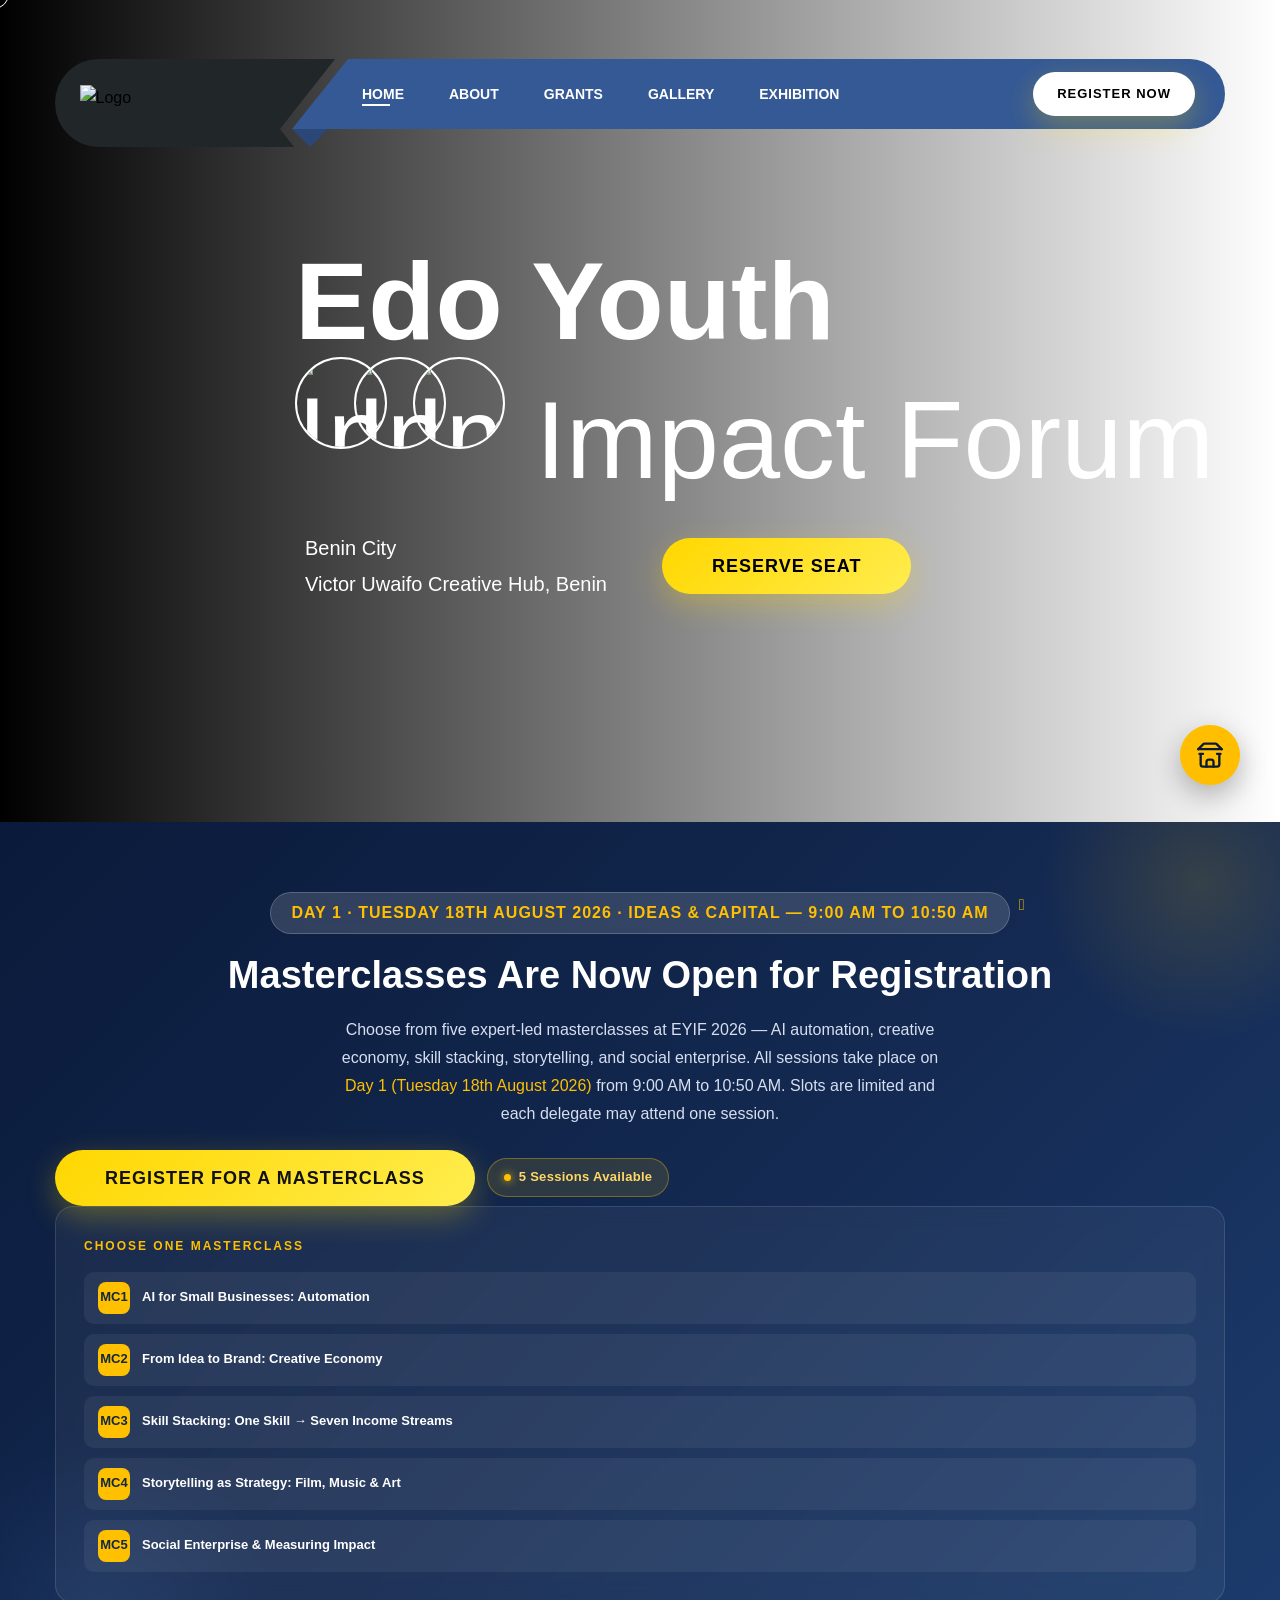
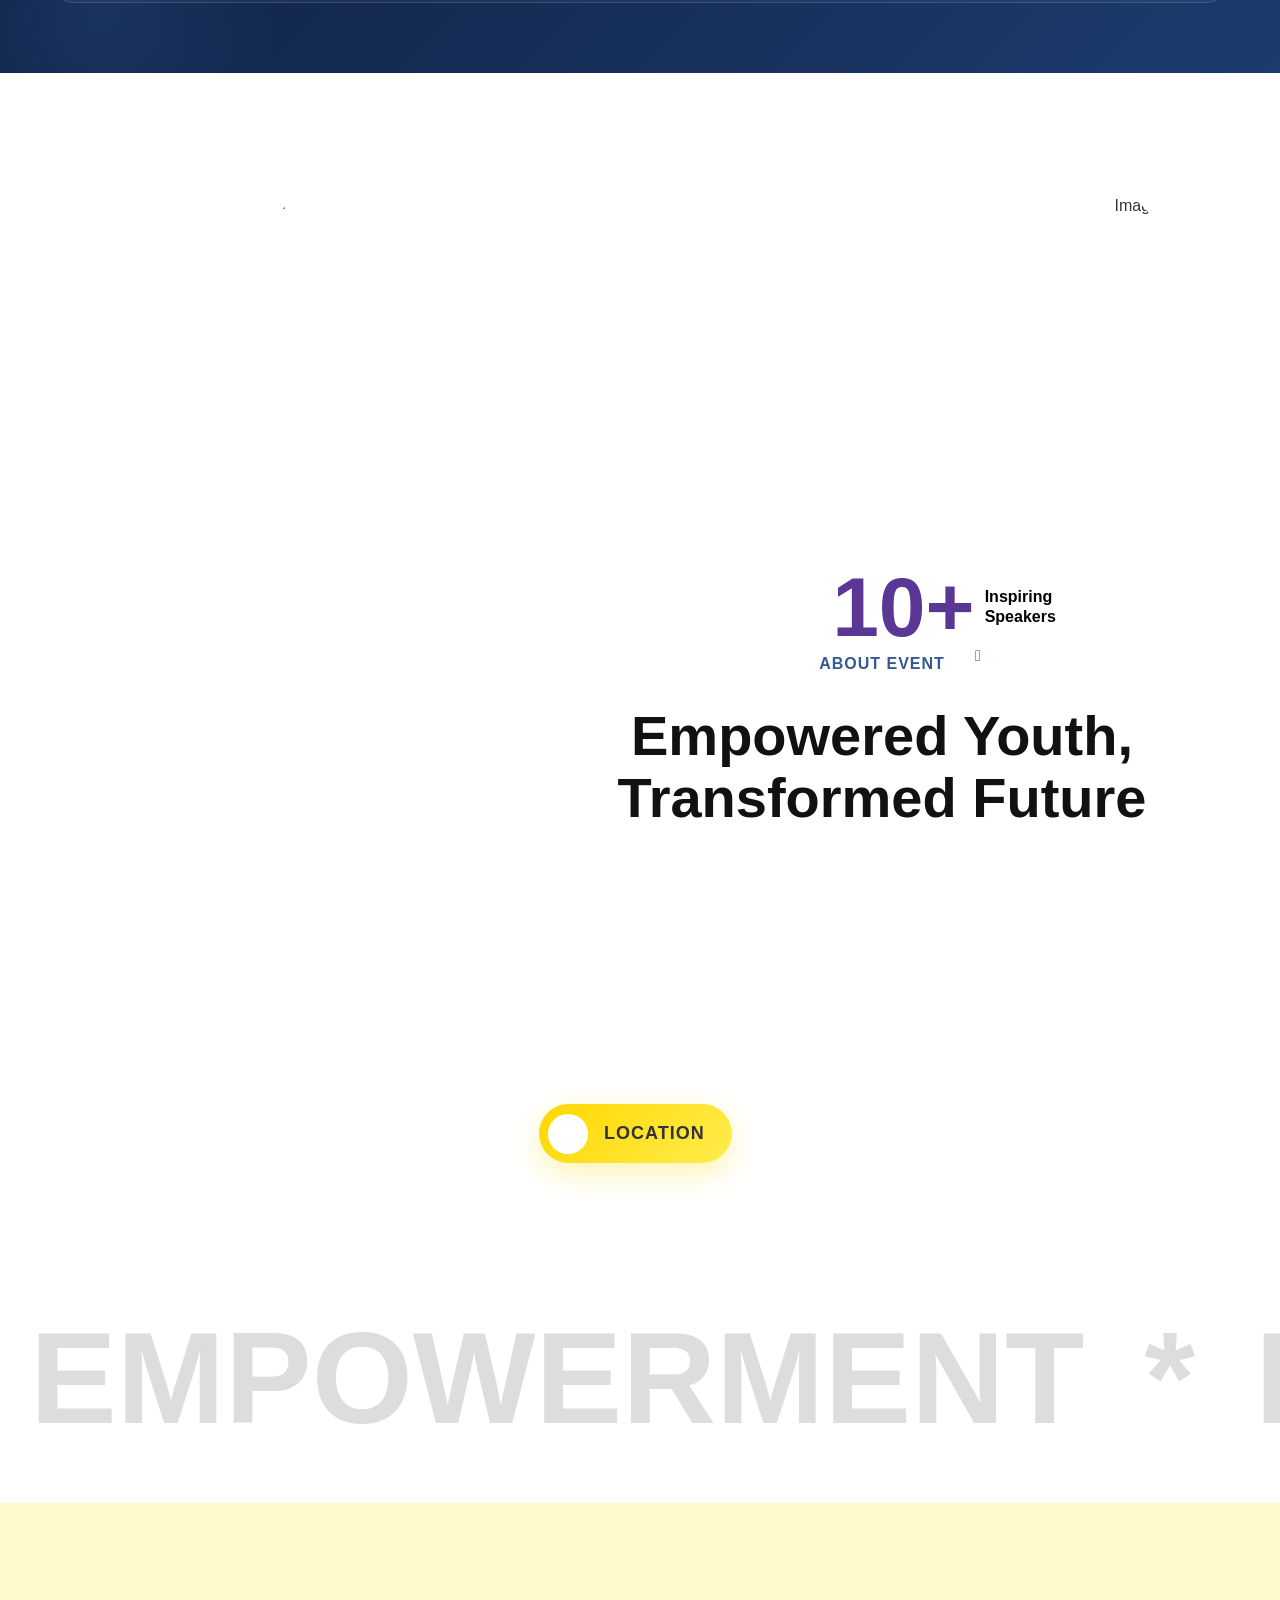
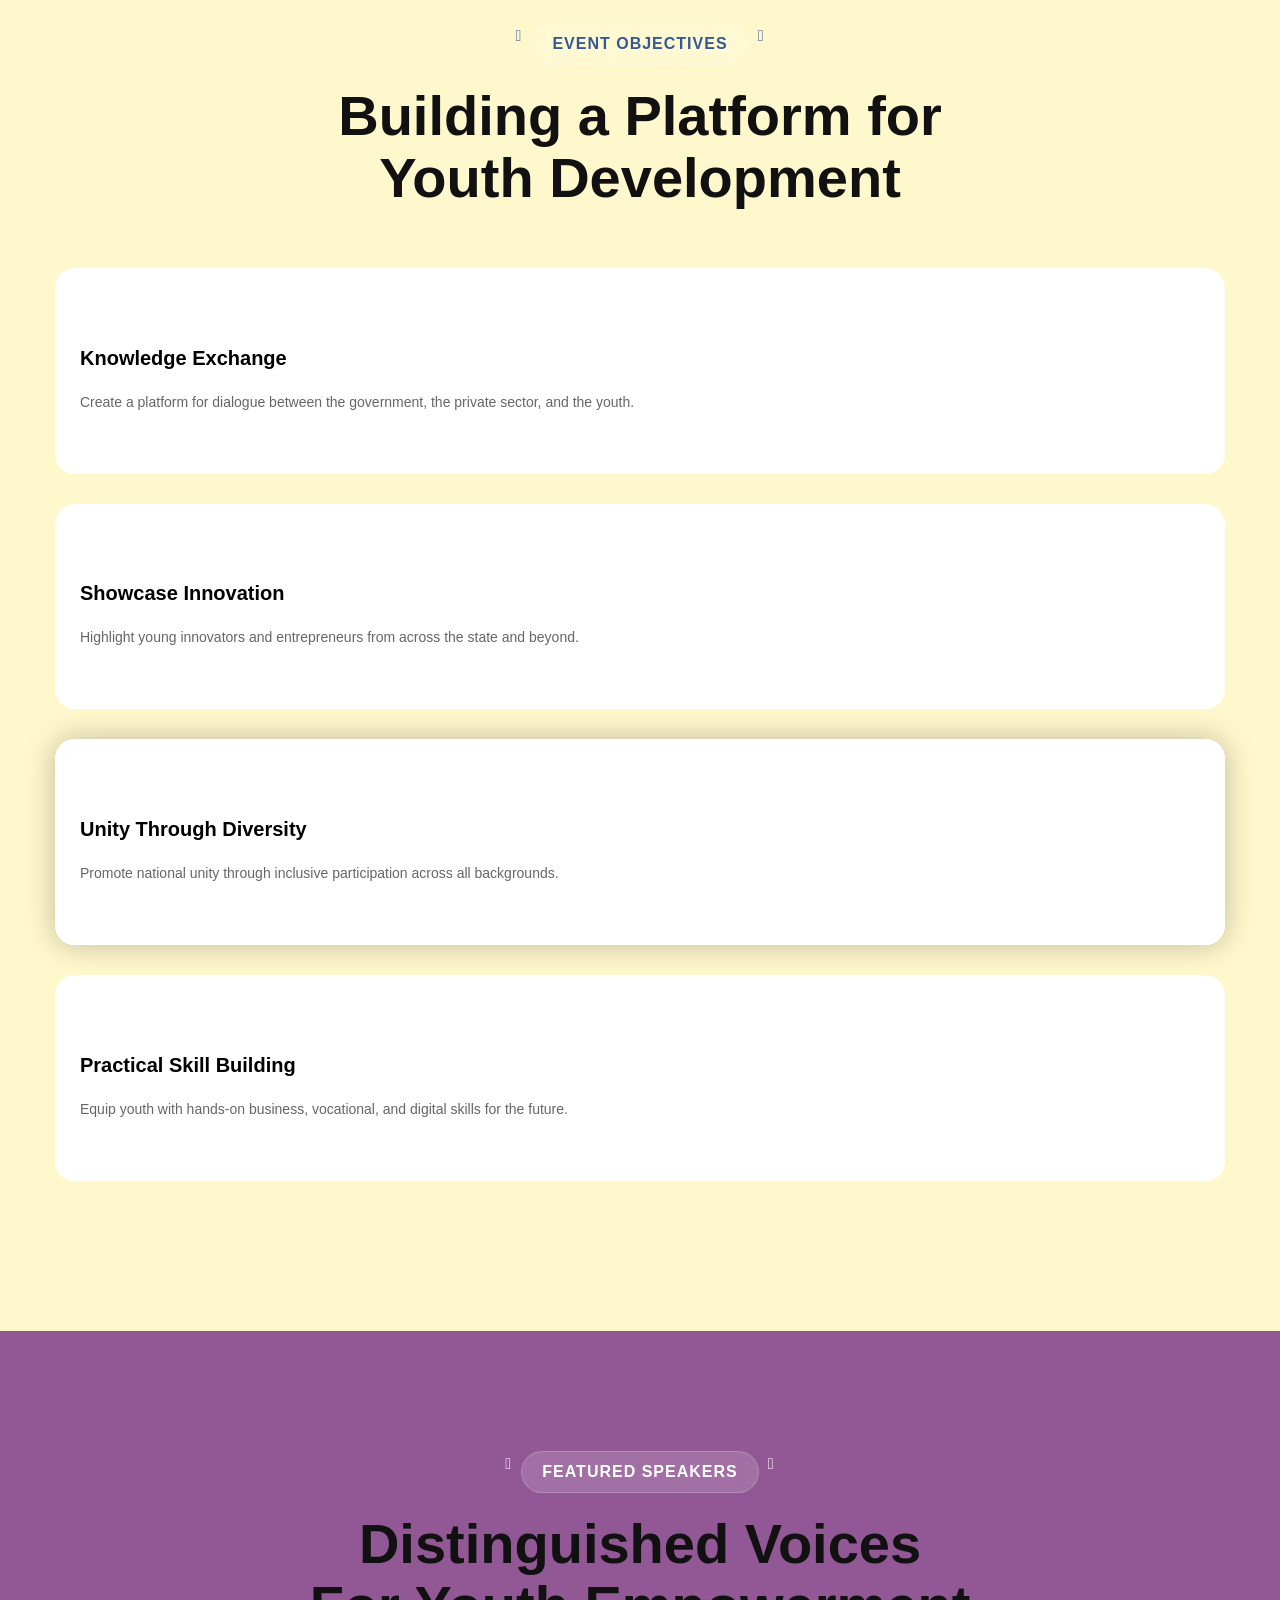
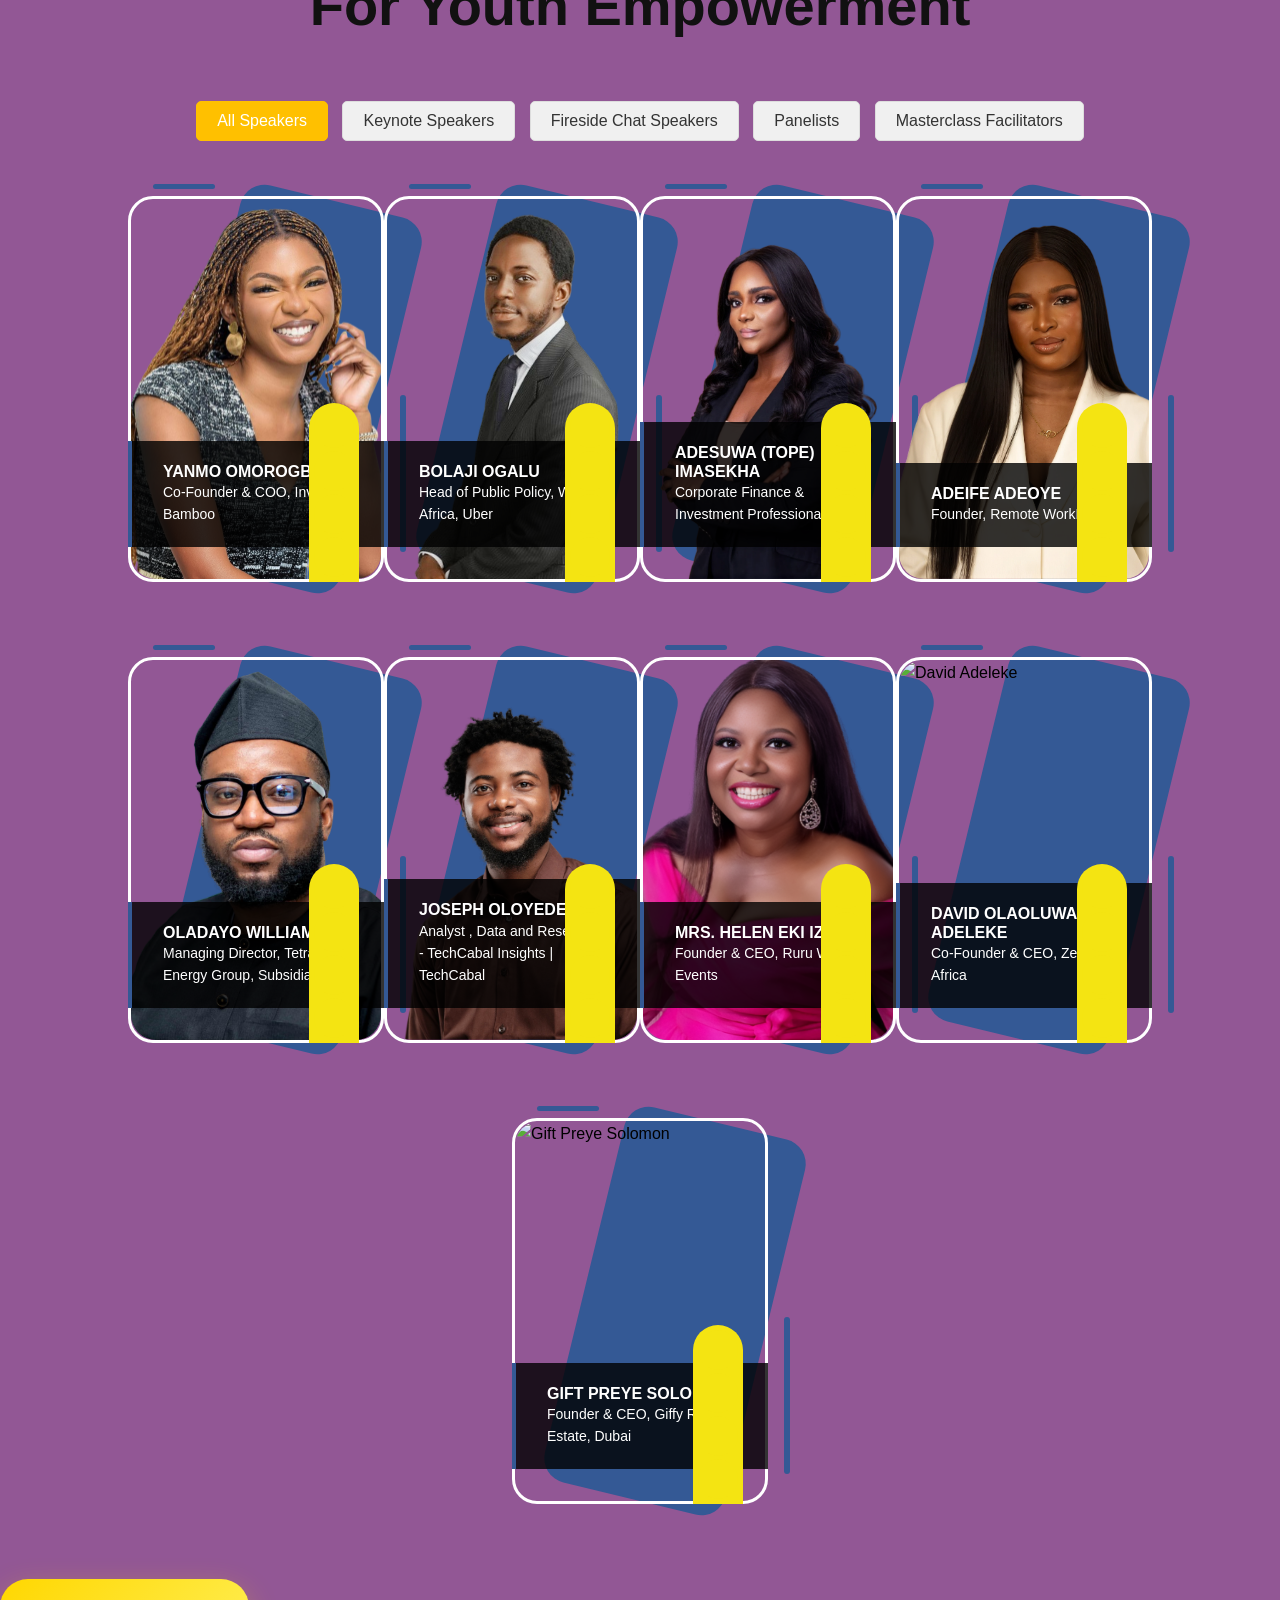
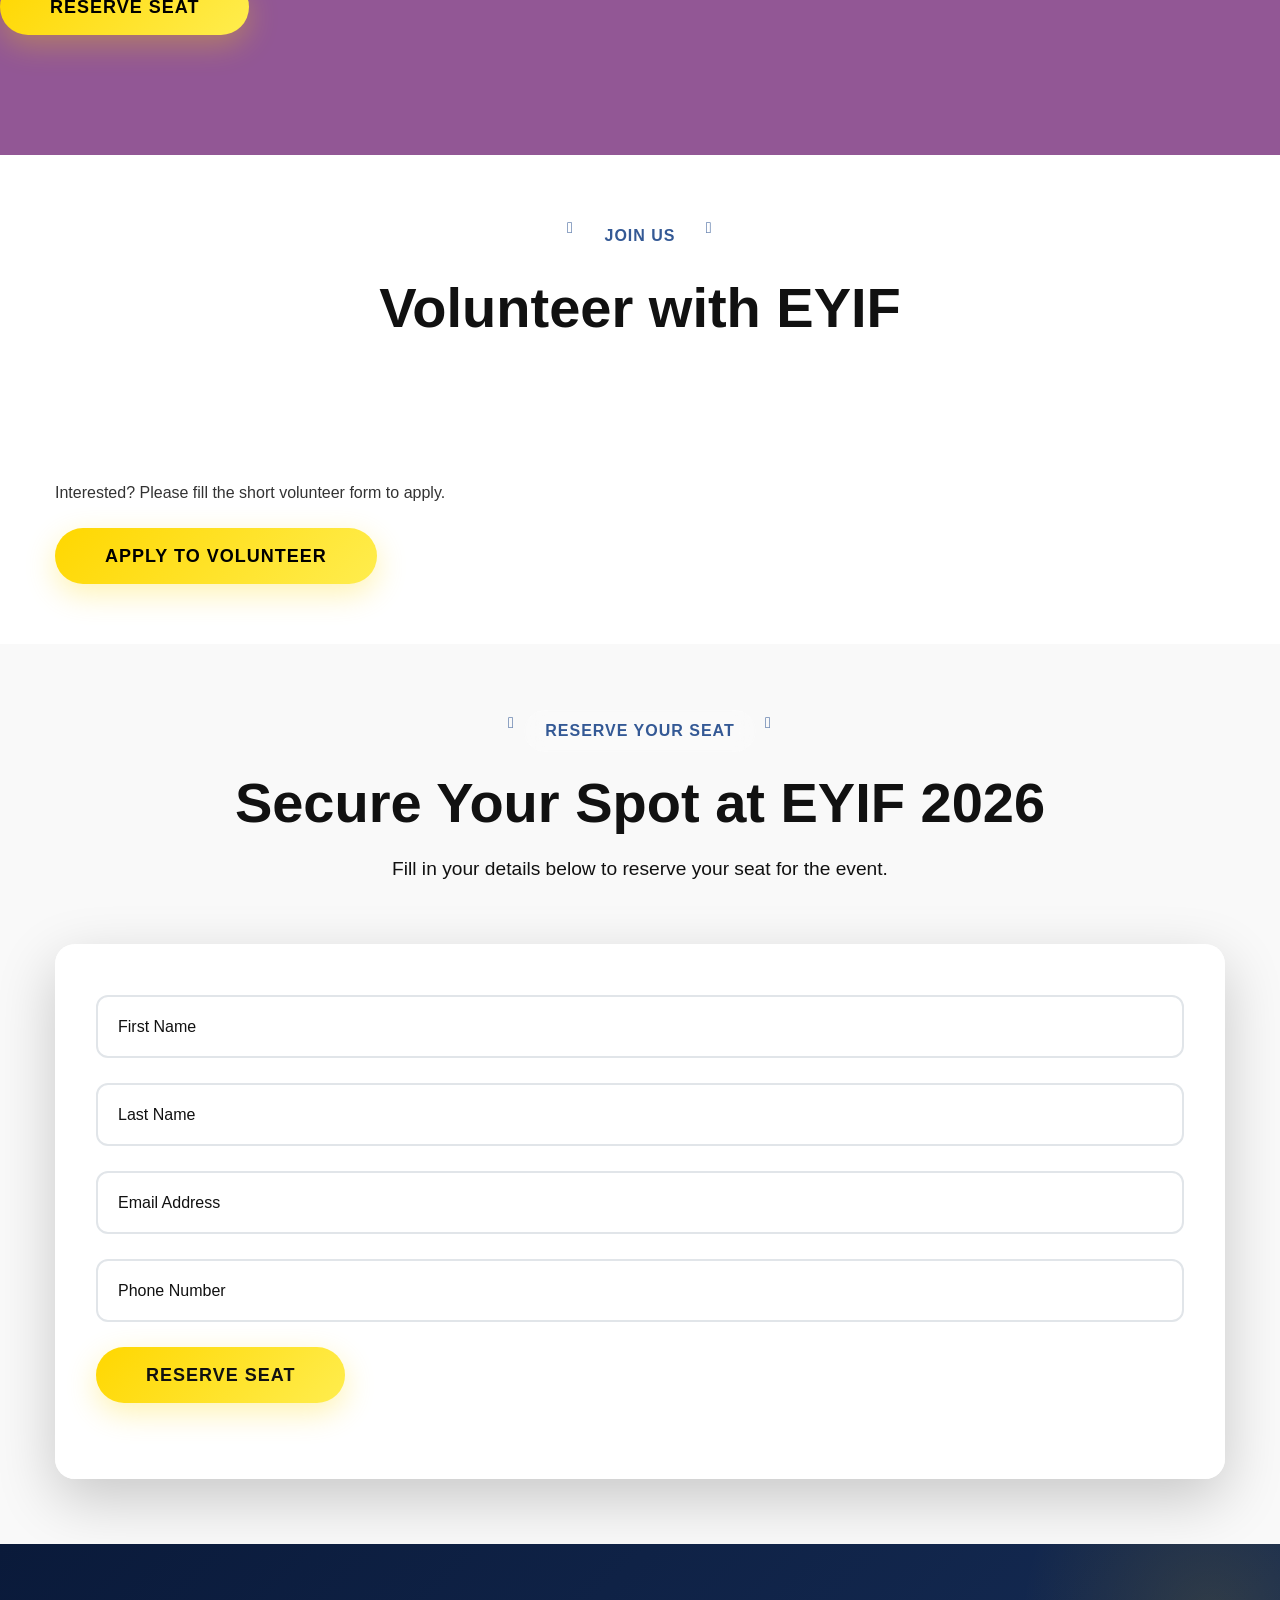
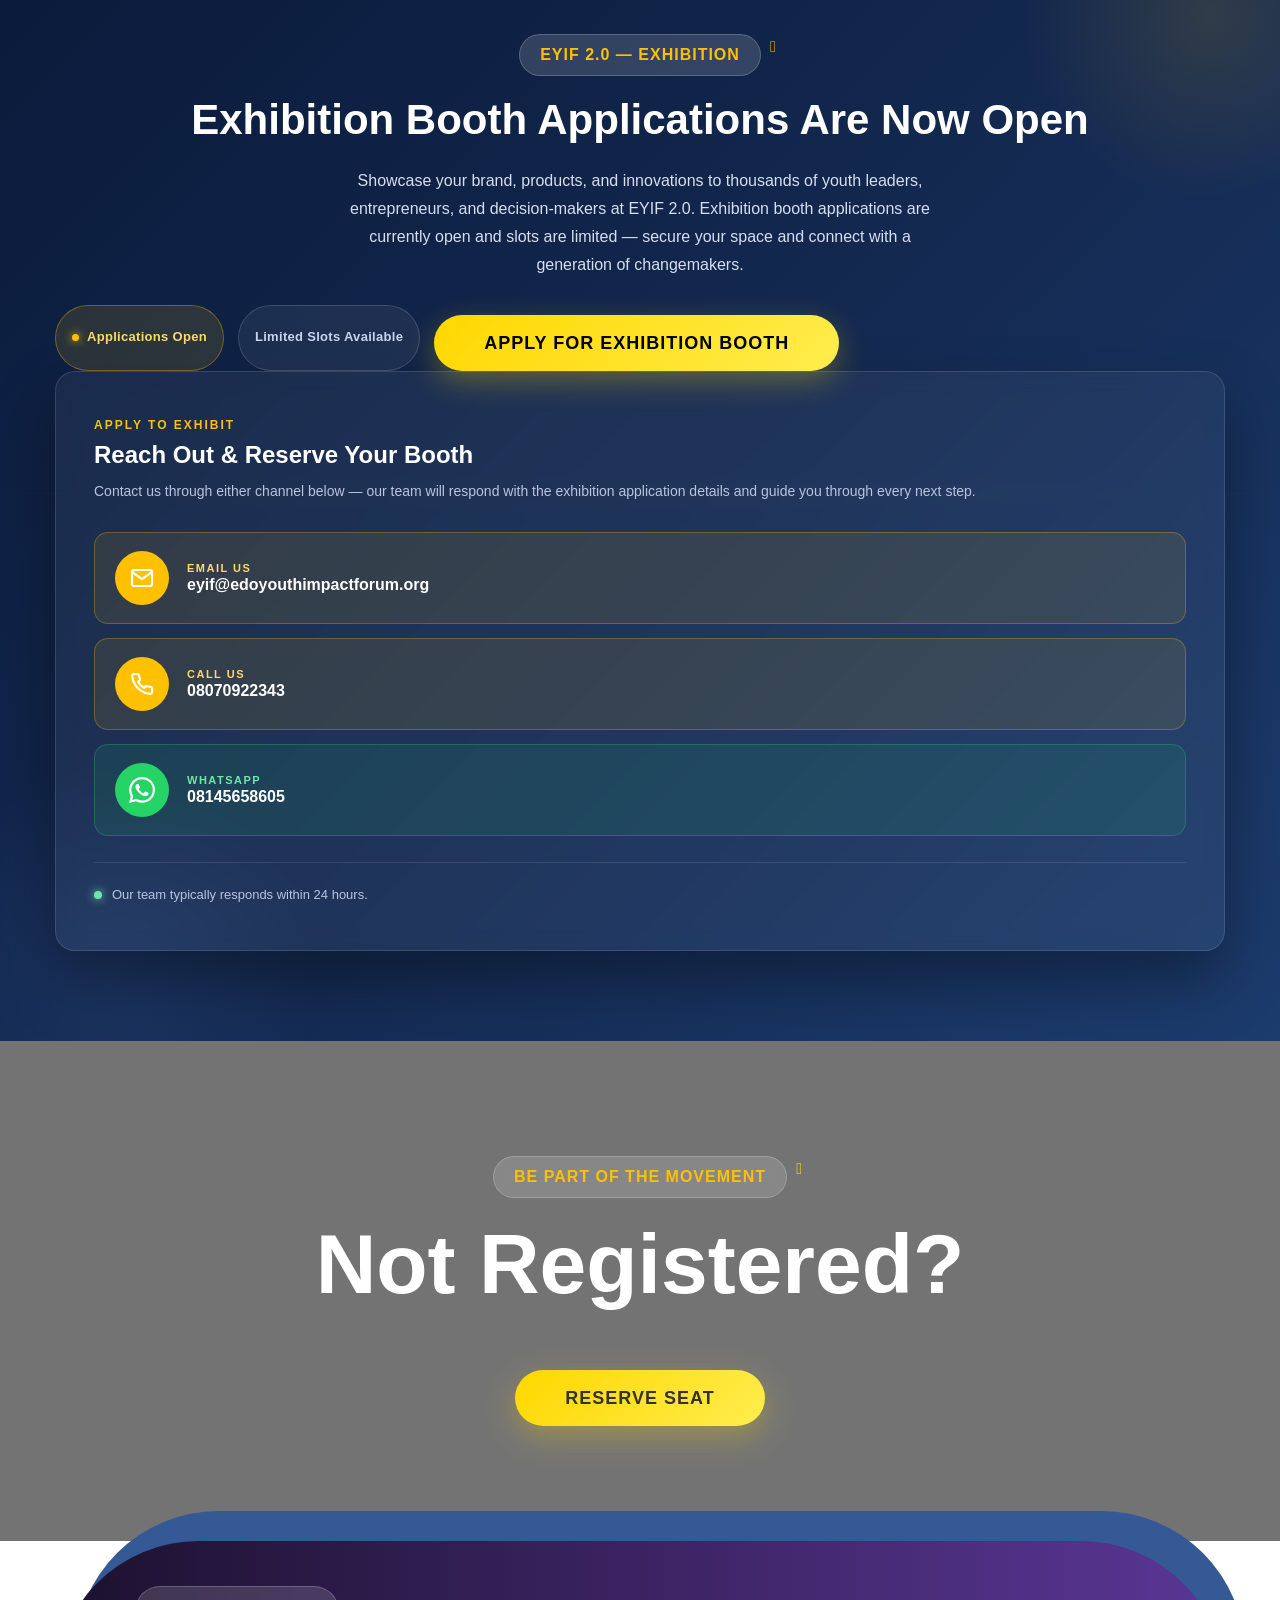
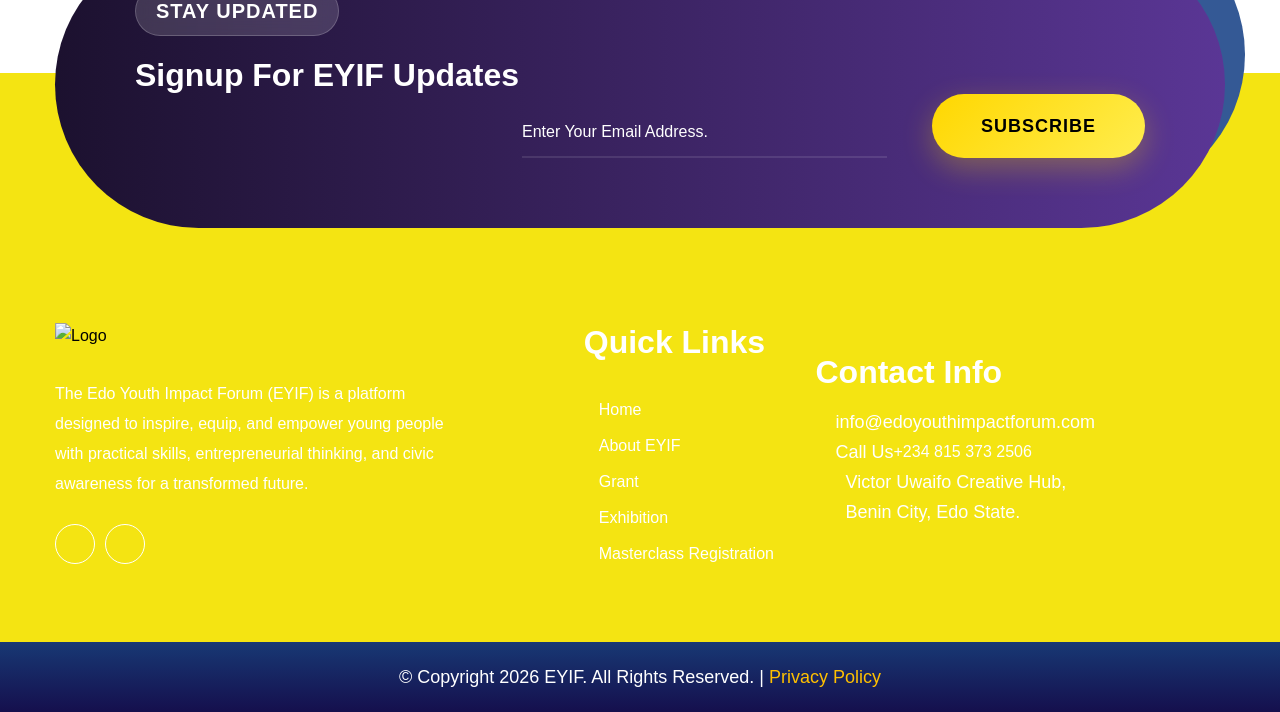
==== index.html @ 0c7dfbbf "updated the masterclass details" ====
<!DOCTYPE html>
<html lang="en">

<head>
  <!-- Meta -->
  <meta charset="utf-8" />
  <meta http-equiv="X-UA-Compatible" content="IE=edge" />
  <meta name="viewport" content="width=device-width, initial-scale=1.0, maximum-scale=1" />
  <meta name="description" content="Edo Youth Impact Forum 2026 - Empowered Youth, Transformed Future" />
  <meta name="keywords" content="youth, empowerment, entrepreneurship, innovation, Edo, forum, EYIF" />

  <!-- Open Graph Meta Tags -->
  <meta property="og:title" content="EYIF 2026 | Edo Youth Impact Forum | Empowered Youth, Transformed Future" />
  <meta property="og:description"
    content="Edo Youth Impact Forum 2026 - A platform for youth empowerment, leadership development, and community transformation in Edo State." />
  <meta property="og:image" content="images/updates/IMG-20250703-WA0111.jpg" />
  <meta property="og:url" content="https://edoyouthimpactforum.com" />
  <meta property="og:type" content="website" />
  <meta property="og:site_name" content="Edo Youth Impact Forum" />

  <!-- Twitter Card Meta Tags -->
  <meta name="twitter:card" content="summary_large_image" />
  <meta name="twitter:title" content="EYIF 2026 | Edo Youth Impact Forum | Empowered Youth, Transformed Future" />
  <meta name="twitter:description"
    content="Edo Youth Impact Forum 2026 - A platform for youth empowerment, leadership development, and community transformation in Edo State." />
  <meta name="twitter:image" content="images/updates/IMG-20250703-WA0111.jpg" />

  <!-- Page Title -->
  <title>
    EYIF 2026 | Edo Youth Impact Forum | Empowered Youth, Transformed Future
  </title>
  <!-- Favicon Icon -->
  <link rel="shortcut icon" href="images/favicon.png" type="image/x-icon" />
  <!-- Stylesheets -->
  <link href="css/bootstrap.min.css" rel="stylesheet" />
  <link href="css/master.css" rel="stylesheet" />
  <link href="css/color-switcher-design.css" rel="stylesheet" />
  <link href="css/custom.css" rel="stylesheet" />
  <link href="style.css" rel="stylesheet" />

  <style>
    .footer-flex {
      display: flex;
      flex-wrap: wrap;
      justify-content: space-between;
    }

    .footer-column {
      flex: 0 0 auto;
    }

    .footer-column:nth-child(1) {
      width: 35%;
    }

    .footer-column:nth-child(2) {
      width: 25%;
    }

    .footer-column:nth-child(3) {
      width: 35%;
    }

    @media (max-width: 991px) {

      .footer-column:nth-child(1),
      .footer-column:nth-child(2),
      .footer-column:nth-child(3) {
        width: 100%;
        margin-bottom: 30px;
      }
    }

    /* Speaker image styles */
    .speakers-section .row {
      display: flex;
      flex-wrap: wrap;
      justify-content: center;
    }

    .speaker-block {
      display: flex;
      justify-content: center;
    }

    .speaker-block .image-box figure.image {
      width: 250px;
      height: 380px;
    }

    .speaker-block .image-box figure.image a {
      width: 100%;
      height: 100%;
    }

    .speaker-block .image-box figure.image img {
      width: 100%;
      height: 100%;
      object-fit: cover;
    }

    @media (max-width: 767px) {
      .speaker-block {
        width: 250px;
        margin: 0 auto 30px;
      }

      .speaker-block .inner-box {
        width: 250px;
        margin: 0 auto;
      }

      .speaker-block .image-box {
        width: 250px;
        margin: 0 auto;
      }

      .speakers-section .row {
        display: flex;
        flex-wrap: wrap;
        justify-content: center;
        align-items: flex-start;
      }
    }

    .category-card {
      border: 2px solid #e0e0e0;
      border-radius: 8px;
      padding: 20px;
      margin-bottom: 20px;
      transition: all 0.3s ease;
      cursor: pointer;
      position: relative;
    }

    .category-card.active {
      border-color: #ffc000;
      background-color: rgba(255, 192, 0, 0.05);
      box-shadow: 0 5px 15px rgba(0, 0, 0, 0.08);
    }

    .category-card h5 {
      font-weight: 600;
      margin-bottom: 10px;
    }

    .category-card p {
      font-size: 14px;
      color: #666;
      margin-bottom: 0;
    }

    .radio-input {
      position: absolute;
      opacity: 0;
    }

    .radio-indicator {
      position: absolute;
      top: 15px;
      right: 15px;
      height: 22px;
      width: 22px;
      border: 2px solid #e0e0e0;
      border-radius: 50%;
    }

    .category-card.active .radio-indicator {
      border-color: #ffc000;
    }

    .category-card.active .radio-indicator:after {
      content: "";
      position: absolute;
      display: block;
      top: 3px;
      left: 3px;
      width: 12px;
      height: 12px;
      border-radius: 50%;
      background: #ffc000;
    }

    .grant-info-box {
      background-color: #f9f9f9;
      border-left: 4px solid #ffc000;
      padding: 20px;
      margin-bottom: 30px;
    }

    .grant-info-box h4 {
      margin-bottom: 15px;
      color: #222;
    }

    .grant-info-box ul {
      padding-left: 20px;
    }

    .grant-info-box ul li {
      margin-bottom: 8px;
    }

    .timeline {
      display: flex;
      justify-content: space-between;
      margin-bottom: 30px;
      position: relative;
    }

    .timeline:before {
      content: "";
      position: absolute;
      top: 15px;
      left: 0;
      width: 100%;
      height: 2px;
      background-color: #e0e0e0;
      z-index: 1;
    }

    .timeline-item {
      text-align: center;
      flex: 1;
      position: relative;
      z-index: 2;
    }

    .timeline-item:not(:last-child):after {
      display: none;
    }

    .timeline-dot {
      width: 30px;
      height: 30px;
      background-color: #ffc000;
      border-radius: 50%;
      margin: 0 auto 10px;
      position: relative;
      z-index: 2;
    }

    .timeline-date {
      font-weight: 600;
      font-size: 14px;
    }

    .timeline-label {
      font-size: 12px;
      color: #666;
    }

    .page-banner .content-box .title {
      line-height: 1.2;
      margin-bottom: 15px;
    }

    .page-banner .content-box .title br {
      line-height: 1.2;
      margin: 0;
      padding: 0;
    }

    @media (max-width: 767px) {
      .page-banner .content-box .title {
        font-size: 28px;
        margin-bottom: 10px;
      }

      .page-banner {
        padding-top: 8rem !important;
        padding-bottom: 3rem !important;
      }

      .page-banner .content-box {
        margin-bottom: 0;
      }
    }

    /* Filter Buttons for Speakers Section */
    .filter-buttons {
      text-align: center;
      margin-bottom: 50px;
    }

    .filter-buttons .btn {
      background-color: #f0f0f0;
      color: #333;
      border: 1px solid #ddd;
      padding: 10px 20px;
      margin: 5px;
      border-radius: 5px;
      cursor: pointer;
      transition: all 0.3s ease;
    }

    .filter-buttons .btn:hover {
      background-color: #e0e0e0;
    }

    .filter-buttons .btn.active {
      background-color: #ffc000;
      color: #fff;
      border-color: #ffc000;
    }

    @media (max-width: 767px) {
      .seat-reservation-section {
        padding: 30px 0 !important;
      }

      .seat-reservation-section .col-lg-6,
      .seat-reservation-section .col-md-8,
      .seat-reservation-section .col-sm-12 {
        max-width: 100%;
        flex: 0 0 100%;
      }

      .seat-reservation-section .form-control {
        font-size: 16px;
        padding: 12px 10px;
      }
    }

    /* Fix for dim h2.text-reveal-anim */
    h2.text-reveal-anim {
      color: #111 !important;
      background: none !important;
      -webkit-background-clip: initial !important;
      background-clip: initial !important;
      -webkit-text-fill-color: #111 !important;
      text-shadow: none !important;
    }

    .mobile-menu {
      display: block;
    }

    /* hide the mobile button on desktops */
    @media screen and (min-width: 399px) {
      .mobile-btn {
        display: none;
      }
    }
  </style>
</head>

<body>
  <div class="page-wrapper">
    <!-- Cursor Animation -->
    <div class="circle"></div>
    <div class="circle-follow"></div>

    <!-- Preloader -->
    <div class="preloader" style="display:none"></div>

    <!-- Main Header-->
    <header class="main-header header-style-one">
      <!-- Header Main Box -->
      <div class="auto-container">
        <div class="main-box">
          <div class="logo-box">
            <div class="logo">
              <a href="index.html"><img src="images/logo.png" alt="Logo" class="logo__image" title="EYIF" /></a>
            </div>
          </div>

          <div class="header-navbar">
            <!--Nav Box-->
            <div class="nav-outer">
              <nav class="nav main-menu">
                <ul class="navigation">
                  <li class="current"><a href="index.html">Home</a></li>
                  <li><a href="about.html">About</a></li>
                  <li><a href="grant-registration.html">Grants</a></li>
                  <li><a href="gallery.html">Gallery</a></li>
                  <li><a href="exhibition.html">Exhibition</a></li>
                </ul>
              </nav>
            </div>
            <!-- Main Menu End-->

            <!-- Outer Box -->
            <div class="outer-box">
              <!-- Hidden Bar -->
              <button class="ui-btn toggle-hidden-bar">
                <i class="icon flaticon-menu-2"></i>
              </button>

              <!-- Btn Box -->
              <div class="btn-box">
                <a href="seat-reservation.html" class="theme-btn btn-style-one light-bg"><span
                    class="btn-title">Register Now</span></a>
              </div>

              <!-- Mobile Nav toggler -->
              <div class="mobile-nav-toggler"><i class="fa fa-bars"></i></div>
            </div>
          </div>
        </div>
      </div>

      <!-- Mobile Menu  -->
      <div class="mobile-menu">
        <div class="menu-backdrop"></div>

        <!--Here Menu Will Come Automatically Via Javascript / Same Menu as in Header-->
        <nav class="menu-box">
          <div class="upper-box">
            <div class="logo-box">
              <div class="nav-logo light">
                <a href="index.html"><img src="images/logo-2.png" alt="Logo" /></a>
              </div>
              <div class="nav-logo dark">
                <a href="index.html"><img src="images/logo.png" alt="Logo" /></a>
              </div>
            </div>
            <div class="close-btn"><i class="icon fa fa-times"></i></div>
          </div>

          <ul class="navigation clearfix">
            <!--Keep This Empty / Menu will come through Javascript-->
          </ul>
          <ul class="contact-list-one">
            <li>
              <i class="icon lnr-icon-phone-handset"></i>
              <span class="title">Call Us</span>
              <div class="text">
                <a href="tel:+2348153732506">+234 815 373 2506</a>
              </div>
            </li>
            <li>
              <i class="icon lnr-icon-envelope1"></i>
              <span class="title">Send Email</span>
              <div class="text">
                <a href="mailto:info@edoyouthimpactforum.com">info@edoyouthimpactforum.com</a>
              </div>
            </li>
            <li>
              <i class="icon lnr-icon-map-marker"></i>
              <span class="title">Address</span>
              <div class="text">Victor Uwaifo Creative Hub, Benin City, Edo State</div>
            </li>
          </ul>

          <ul class="social-links">
            <li>
              <a href="index.html#"><i class="fab fa-twitter"></i></a>
            </li>
            <li>
              <a href="index.html#"><i class="fab fa-facebook-f"></i></a>
            </li>
            <li>
              <a href="index.html#"><i class="fab fa-pinterest"></i></a>
            </li>
            <li>
              <a href="index.html#"><i class="fab fa-instagram"></i></a>
            </li>
          </ul>
        </nav>
      </div>
      <!-- End Mobile Menu -->

      <!-- Header Search -->
      <div class="search-popup">
        <span class="search-back-drop"></span>
        <button class="close-search">
          <span class="fa fa-times"></span>
        </button>

        <div class="search-inner">
          <form method="post" action="https://expert-themes.com/html/konfer/blog-showcase.html">
            <div class="form-group">
              <input type="search" name="search-field" value="" placeholder="Search..." required="" />
              <button type="submit"><i class="fa fa-search"></i></button>
            </div>
          </form>
        </div>
      </div>
      <!-- End Header Search -->

      <!-- Sticky Header  -->
      <div class="sticky-header">
        <div class="auto-container">
          <div class="inner-container">
            <!--Logo-->
            <div class="logo-box">
              <div class="logo light">
                <a href="index.html#" title=""><img src="images/logo-2.png" alt="Logo" /></a>
              </div>
              <div class="logo dark">
                <a href="index.html#" title=""><img src="images/logo.png" alt="Logo" /></a>
              </div>
            </div>

            <!--Right Col-->
            <div class="nav-outer">
              <!-- Main Menu -->
              <nav class="main-menu">
                <div class="navbar-collapse show collapse clearfix">
                  <ul class="navigation clearfix">
                    <!--Keep This Empty / Menu will come through Javascript-->
                  </ul>
                </div>
              </nav>
              <!-- Main Menu End-->

              <!--Mobile Navigation Toggler-->
              <div class="mobile-nav-toggler">
                <span class="icon lnr-icon-bars"></span>
              </div>
            </div>
          </div>
        </div>
      </div>
      <!-- End Sticky Menu -->
    </header>
    <!--End Main Header -->

    <!-- Hidden bar back drop -->
    <div class="hidden-bar-back-drop"></div>

    <!-- Hidden Bar -->
    <section class="hidden-bar">
      <div class="inner-box">
        <div class="upper-box">
          <div class="logo-box">
            <div class="nav-logo light">
              <a href="index.html"><img src="images/logo-2.png" alt="Logo" /></a>
            </div>
            <div class="nav-logo dark">
              <a href="index.html"><img src="images/logo.png" alt="Logo" /></a>
            </div>
          </div>
          <div class="close-btn"><i class="icon fa fa-times"></i></div>
        </div>

        <div class="text-box">
          <h4 class="title">Empowering Youth for a Transformed Future</h4>
          <div class="text">
            The Edo Youth Impact Forum (EYIF) is designed to inspire and equip
            young people with practical skills, entrepreneurial thinking, and
            civic awareness. Join us to be part of this transformative
            movement.
          </div>
        </div>

        <ul class="contact-list-one">
          <li>
            <i class="icon lnr-icon-phone-handset"></i>
            <span class="title">Call Us</span>
            <div class="text">
              <a href="tel:+2348153732506">+234 815 373 2506</a>
            </div>
          </li>
          <li>
            <i class="icon lnr-icon-envelope1"></i>
            <span class="title">Send Email</span>
            <div class="text">
              <a href="mailto:info@edoyouthimpactforum.com">info@edoyouthimpactforum.com</a>
            </div>
          </li>
          <li>
            <i class="icon lnr-icon-map-marker"></i>
            <span class="title">Address</span>
            <div class="text">
              Victor Uwaifo Creative Hub, <br />
              Benin City, Edo State.
            </div>
          </li>
        </ul>

        <ul class="social-links">
          <li>
            <a href="https://x.com/edoyif?t=G2teLxeB8QG3la5JNJXrLw&s=09"><i class="fab fa-twitter"></i></a>
          </li>
          <li>
            <a href="#"><i class="fab fa-facebook-f"></i></a>
          </li>
          <li>
            <a href="https://www.instagram.com/edoyif?igsh=M2cwOHh4c295cnpt"><i class="fab fa-instagram"></i></a>
          </li>
          <li>
            <a href="#"><i class="fab fa-linkedin-in"></i></a>
          </li>
        </ul>
      </div>
    </section>
    <!--End Hidden Bar -->

    <!-- Banner Section -->
    <section class="banner-section">
      <div class="bg bg-image" style="background-image: url(images/updates/IMG-20250703-WA0111.jpg)"></div>
      <div class="auto-container">
        <div class="banner-layer"></div>
        <div class="content-box">
          <h1 class="title title-anim">
            Edo Youth <br />
            <span class="banner-small-images">
              <img src="images/updates/IMG-20250703-WA0275.jpg" alt="Image" class="wow fadeInRight custom__image"
                data-wow-delay="2300ms" />
              <img src="images/updates/IMG-20250703-WA0300.jpg" alt="Image" class="wow fadeInRight custom__image"
                data-wow-delay="2500ms" />
              <img src="images/updates/IMG-20250703-WA0203.jpg" alt="Image" class="wow fadeInRight custom__image"
                data-wow-delay="2800ms" />
            </span>
            <span>Impact Forum</span>
          </h1>
          <style>
            .custom__image {
              object-fit: cover !important;
              width: 92px;
              height: 92px;
            }
          </style>
          <div class="location-box wow fadeInRight" data-wow-delay="3100ms">
            <div class="text">
              Benin City <i class="icon fa fa-long-arrow-right"></i> <br />
              Victor Uwaifo Creative Hub, Benin
            </div>
            <div class="btn-box">
              <a href="seat-reservation.html" class="theme-btn btn-style-one bg-yellow"><span class="btn-title">Reserve
                  Seat</span></a>
            </div>
            <div class="btn-box mobile-btn">
              <a href="grant-registration.html" class="theme-btn btn-style-one bg-yellow"><span class="btn-title">Apply
                  for grant</span></a>
            </div>
          </div>
        </div>
        <!-- Time Counter -->
        <div class="time-counter wow fadeIn" data-wow-delay="3500ms">
          <div class="time-countdown" data-countdown="08/18/2026"></div>
        </div>
      </div>
    </section>
    <!-- End Banner Section -->

    <!-- Masterclass Promo Section -->
    <section id="masterclass-promo" style="background:linear-gradient(135deg,#0a1a3a 0%,#142a52 55%,#1c3c6e 100%);padding:70px 0;position:relative;overflow:hidden;scroll-margin-top:100px;">
      <div style="position:absolute;top:-100px;right:-80px;width:320px;height:320px;border-radius:50%;background:radial-gradient(circle,rgba(255,192,0,0.14) 0%,rgba(255,192,0,0) 70%);"></div>
      <div style="position:absolute;bottom:-120px;left:-80px;width:360px;height:360px;border-radius:50%;background:radial-gradient(circle,rgba(52,89,149,0.25) 0%,rgba(52,89,149,0) 70%);"></div>
      <div class="auto-container" style="position:relative;z-index:2;">
        <div class="row align-items-center" style="gap:30px 0;">
          <div class="col-lg-7 col-md-12 col-sm-12">
            <div class="sec-title light" style="margin-bottom:0;">
              <span class="sub-title" style="color:#ffc000 !important;">Day 1 &middot; Tuesday 18th August 2026 &middot; Ideas &amp; Capital &mdash; 9:00 AM to 10:50 AM</span>
              <h2 class="text-reveal-anim" style="color:#ffffff !important;-webkit-text-fill-color:#ffffff !important;font-size:38px;line-height:1.15;margin-bottom:18px;">
                Masterclasses Are Now Open for Registration
              </h2>
              <div class="text" style="color:#d6def0 !important;font-size:16px;line-height:1.75;margin-bottom:22px;">
                Choose from five expert-led masterclasses at EYIF 2026 &mdash; AI automation,
                creative economy, skill stacking, storytelling, and social enterprise.
                All sessions take place on <strong style="color:#ffc000;">Day 1 (Tuesday 18th August 2026)</strong> from
                9:00 AM to 10:50 AM. Slots are limited and each delegate may attend one session.
              </div>
              <div style="display:flex;flex-wrap:wrap;gap:12px;align-items:center;">
                <a href="masterclass.html#mc-form-section" class="theme-btn btn-style-one bg-yellow" style="color:#111;">
                  <span class="btn-title" style="color:#111;">Register for a Masterclass</span>
                </a>
                <span style="display:inline-flex;align-items:center;gap:8px;padding:8px 16px;border-radius:50px;background:rgba(255,192,0,0.12);border:1px solid rgba(255,192,0,0.35);color:#ffd866;font-size:13px;font-weight:600;letter-spacing:0.3px;">
                  <span style="width:7px;height:7px;border-radius:50%;background:#ffc000;box-shadow:0 0 8px #ffc000;"></span>5 Sessions Available
                </span>
              </div>
            </div>
          </div>
          <div class="col-lg-5 col-md-12 col-sm-12">
            <div style="background:rgba(255,255,255,0.05);border:1px solid rgba(255,255,255,0.12);border-radius:18px;padding:30px 28px;backdrop-filter:blur(10px);-webkit-backdrop-filter:blur(10px);">
              <div style="font-size:12px;font-weight:700;letter-spacing:2px;text-transform:uppercase;color:#ffc000;margin-bottom:16px;">Choose One Masterclass</div>
              <div style="display:flex;flex-direction:column;gap:10px;">
                <a href="masterclass.html#mc-form-section" style="display:flex;align-items:center;gap:12px;padding:10px 14px;border-radius:10px;background:rgba(255,255,255,0.06);text-decoration:none;transition:all 0.3s ease;" onmouseover="this.style.background='rgba(255,192,0,0.15)';this.style.transform='translateX(4px)';" onmouseout="this.style.background='rgba(255,255,255,0.06)';this.style.transform='';">
                  <span style="flex-shrink:0;display:inline-flex;align-items:center;justify-content:center;width:32px;height:32px;border-radius:8px;background:#ffc000;color:#13293d;font-size:13px;font-weight:700;">MC1</span>
                  <span style="color:#fff;font-size:13px;font-weight:600;">AI for Small Businesses: Automation</span>
                </a>
                <a href="masterclass.html#mc-form-section" style="display:flex;align-items:center;gap:12px;padding:10px 14px;border-radius:10px;background:rgba(255,255,255,0.06);text-decoration:none;transition:all 0.3s ease;" onmouseover="this.style.background='rgba(255,192,0,0.15)';this.style.transform='translateX(4px)';" onmouseout="this.style.background='rgba(255,255,255,0.06)';this.style.transform='';">
                  <span style="flex-shrink:0;display:inline-flex;align-items:center;justify-content:center;width:32px;height:32px;border-radius:8px;background:#ffc000;color:#13293d;font-size:13px;font-weight:700;">MC2</span>
                  <span style="color:#fff;font-size:13px;font-weight:600;">From Idea to Brand: Creative Economy</span>
                </a>
                <a href="masterclass.html#mc-form-section" style="display:flex;align-items:center;gap:12px;padding:10px 14px;border-radius:10px;background:rgba(255,255,255,0.06);text-decoration:none;transition:all 0.3s ease;" onmouseover="this.style.background='rgba(255,192,0,0.15)';this.style.transform='translateX(4px)';" onmouseout="this.style.background='rgba(255,255,255,0.06)';this.style.transform='';">
                  <span style="flex-shrink:0;display:inline-flex;align-items:center;justify-content:center;width:32px;height:32px;border-radius:8px;background:#ffc000;color:#13293d;font-size:13px;font-weight:700;">MC3</span>
                  <span style="color:#fff;font-size:13px;font-weight:600;">Skill Stacking: One Skill &rarr; Seven Income Streams</span>
                </a>
                <a href="masterclass.html#mc-form-section" style="display:flex;align-items:center;gap:12px;padding:10px 14px;border-radius:10px;background:rgba(255,255,255,0.06);text-decoration:none;transition:all 0.3s ease;" onmouseover="this.style.background='rgba(255,192,0,0.15)';this.style.transform='translateX(4px)';" onmouseout="this.style.background='rgba(255,255,255,0.06)';this.style.transform='';">
                  <span style="flex-shrink:0;display:inline-flex;align-items:center;justify-content:center;width:32px;height:32px;border-radius:8px;background:#ffc000;color:#13293d;font-size:13px;font-weight:700;">MC4</span>
                  <span style="color:#fff;font-size:13px;font-weight:600;">Storytelling as Strategy: Film, Music &amp; Art</span>
                </a>
                <a href="masterclass.html#mc-form-section" style="display:flex;align-items:center;gap:12px;padding:10px 14px;border-radius:10px;background:rgba(255,255,255,0.06);text-decoration:none;transition:all 0.3s ease;" onmouseover="this.style.background='rgba(255,192,0,0.15)';this.style.transform='translateX(4px)';" onmouseout="this.style.background='rgba(255,255,255,0.06)';this.style.transform='';">
                  <span style="flex-shrink:0;display:inline-flex;align-items:center;justify-content:center;width:32px;height:32px;border-radius:8px;background:#ffc000;color:#13293d;font-size:13px;font-weight:700;">MC5</span>
                  <span style="color:#fff;font-size:13px;font-weight:600;">Social Enterprise &amp; Measuring Impact</span>
                </a>
              </div>
            </div>
          </div>
        </div>
      </div>
    </section>
    <!-- End Masterclass Promo Section -->

    <!-- About Section -->
    <section class="about-section">
      <div class="icon-one bounce-y"></div>
      <div class="icon-two bounce-y"></div>
      <div class="auto-container">
        <div class="outer-box">
          <div class="image-box wow fadeInUp">
            <div class="image-outer">
              <figure class="image overlay-anim">
                <img src="images/updates/IMG-20250703-WA0497.jpg" style="width: 890px; height: 415px; object-fit: cover"
                  alt="Image" />
              </figure>
              <div class="icon-nineteen"></div>
              <div class="icon-twenty"></div>
            </div>
            <div class="speaker-box">
              <i class="icon flaticon-mic"></i>
              <div class="count">10+</div>
              <div class="text">
                Inspiring <br />
                Speakers
              </div>
            </div>
          </div>
        </div>
        <div class="outer-box two">
          <div class="image-box">
            <div class="image-outer">
              <figure class="image overlay-anim reveal">
                <img src="images/updates/IMG-20250703-WA0449.jpg" alt="Image" style="width: 410px; height: 518px" />
              </figure>
              <div class="icon-twentyfour"></div>
            </div>
          </div>
          <div class="content-box wow fadeInRight" data-wow-delay="200ms">
            <div class="sec-title">
              <span class="sub-title">About Event</span>
              <h2 class="text-reveal-anim">
                Empowered Youth, <br />
                Transformed Future
              </h2>
              <div class="text text-anim">
                Youth constitute the backbone of our state's development. As
                the drivers of creativity, energy, and innovation, young
                people must be inspired and equipped with practical skills,
                entrepreneurial thinking, and civic awareness. This event
                seeks to rally national attention on youth empowerment,
                showcasing innovation, entrepreneurship, and civic
                participation as vital tools for shaping a prosperous and
                inclusive future.
              </div>
            </div>
            <div class="btn-box">
              <a href="exhibition.html" class="theme-btn btn-style-one icon-btn"><i
                  class="icon flaticon-placeholder"></i><span class="btn-title">Location</span></a>
            </div>
          </div>
        </div>
        <div class="outer-box show-xl">
          <div class="image-box wow fadeInUp">
            <figure class="image">
              <img src="images/updates/IMG-20250703-WA0492.jpg" alt="Image" />
            </figure>
            <div class="speaker-box">
              <i class="icon flaticon-mic"></i>
              <div class="count">10+</div>
              <div class="text">
                Inspiring <br />
                Speakers
              </div>
            </div>
          </div>
        </div>
      </div>
    </section>
    <!-- End About Section -->

    <!-- Marquee Section -->
    <div class="marquee-section">
      <div class="marquee-container">
        <div class="marquee">
          <div class="text">Empowerment</div>
          <div class="text">*</div>
          <div class="text">Innovation</div>
          <div class="text">*</div>
          <div class="text">Entrepreneurship</div>
          <div class="text">*</div>
          <div class="text">Leadership</div>
          <div class="text">*</div>
          <div class="text">Transformation</div>
          <div class="text">*</div>
          <div class="text">Growth</div>
          <div class="text">*</div>
          <div class="text">Empowerment</div>
          <div class="text">*</div>
          <div class="text">Innovation</div>
          <div class="text">*</div>
          <div class="text">Entrepreneurship</div>
          <div class="text">*</div>
          <div class="text">Leadership</div>
          <div class="text">*</div>
          <div class="text">Transformation</div>
          <div class="text">*</div>
          <div class="text">Growth</div>
          <div class="text">*</div>
        </div>
      </div>
    </div>
    <!-- End Marquee Section -->

    <!-- Feature Section -->
    <section class="features-section">
      <div class="shape-one bounce-y"></div>
      <div class="shape-two"></div>
      <div class="auto-container">
        <div class="sec-title text-center">
          <span class="sub-title">Event Objectives</span>
          <h2 class="text-reveal-anim">
            Building a Platform for <br />
            Youth Development
          </h2>
        </div>
        <div class="row">
          <!-- Feature Block -->
          <div class="feature-block has-active col-lg-3 col-md-6 col-sm-6 wow fadeInUp">
            <div class="inner-box">
              <i class="icon flaticon-speech"></i>
              <div class="content">
                <h5 class="title">Knowledge Exchange</h5>
                <div class="text">
                  Create a platform for dialogue between the government, the
                  private sector, and the youth.
                </div>
              </div>
            </div>
          </div>

          <!-- Feature Block -->
          <div class="feature-block has-active col-lg-3 col-md-6 col-sm-6 wow fadeInUp" data-wow-delay="200ms">
            <div class="inner-box">
              <i class="icon flaticon-computer"></i>
              <div class="content">
                <h5 class="title">Showcase Innovation</h5>
                <div class="text">
                  Highlight young innovators and entrepreneurs from across the
                  state and beyond.
                </div>
              </div>
            </div>
          </div>

          <!-- Feature Block -->
          <div class="feature-block has-active col-lg-3 col-md-6 col-sm-6 wow fadeInUp" data-wow-delay="400ms">
            <div class="inner-box active">
              <i class="icon flaticon-team"></i>
              <div class="content">
                <h5 class="title">Unity Through Diversity</h5>
                <div class="text">
                  Promote national unity through inclusive participation
                  across all backgrounds.
                </div>
              </div>
            </div>
          </div>

          <!-- Feature Block -->
          <div class="feature-block has-active col-lg-3 col-md-6 col-sm-6 wow fadeInUp" data-wow-delay="600ms">
            <div class="inner-box">
              <i class="icon flaticon-creativity"></i>
              <div class="content">
                <h5 class="title">Practical Skill Building</h5>
                <div class="text">
                  Equip youth with hands-on business, vocational, and digital
                  skills for the future.
                </div>
              </div>
            </div>
          </div>
        </div>
      </div>
    </section>
    <!-- End Feature Section -->

    <!-- Speakers Section -->
    <section class="speakers-section">
      <div class="bg bg-image" style="background-image: url(images/background/1.jpg)"></div>
      <div class="auto-container">
        <div class="sec-title light text-center">
          <span class="sub-title">Featured Speakers</span>
          <h2 class="text-reveal-anim">
            Distinguished Voices <br />
            For Youth Empowerment
          </h2>
        </div>

        <div class="filter-buttons text-center mb-5">
          <button class="btn btn-primary active" data-filter="all">All Speakers</button>
          <button class="btn btn-primary" data-filter="keynote-speaker">Keynote Speakers</button>
          <button class="btn btn-primary" data-filter="fireside-chat-speaker">Fireside Chat Speakers</button>
          <button class="btn btn-primary" data-filter="panelist">Panelists</button>
          <button class="btn btn-primary" data-filter="masterclass-facilitator">Masterclass Facilitators</button>
        </div>

        <div class="row">
          <!-- Speaker Block 1 -->
          <div class="speaker-block has-active col-xl-3 col-lg-4 col-md-6 col-sm-6 wow fadeInUp animated"
            data-category="keynote-speaker">
            <div class="inner-box active">
              <div class="image-box">
                <figure class="image">
                  <a>
                    <img src="images/speakers/yanmo-omorogbe.png" alt="Yanmo Omorogbe" />
                    <img src="images/speakers/yanmo-omorogbe.png" alt="Yanmo Omorogbe" />
                  </a>
                </figure>
                <div class="icon-box">
                  <span class="icon share-icon fa fa-share-alt"></span>
                </div>
                <div class="social-links">
                  <a><i class="fab fa-twitter"></i></a>
                  <a><i class="fab fa-instagram"></i></a>
                  <a><i class="fab fa-pinterest-p"></i></a>
                  <a><i class="fab fa-facebook-f"></i></a>
                </div>
              </div>
              <div class="info-box">
                <h4 class="name" style="font-size: 16px">
                  <a>YANMO OMOROGBE</a>
                </h4>
                <span class="designation">Co-Founder &amp; COO, Invest Bamboo</span>
              </div>
            </div>
          </div>

          <!-- Speaker Block 2 -->
          <div class="speaker-block has-active col-xl-3 col-lg-4 col-md-6 col-sm-6 wow fadeInUp" data-wow-delay="200ms"
            data-category="panelist">
            <div class="inner-box active">
              <div class="image-box">
                <figure class="image" style="height: 380px;">
                  <a style="display:block; height:100%;">
                    <img src="images/speakers/bolaji-ogalu.png" alt="Bolaji Ogalu"
                      style="width:100%; height:100%; object-fit:cover; object-position:center bottom; transform:scale(1.3);" />
                    <img src="images/speakers/bolaji-ogalu.png" alt="Bolaji Ogalu"
                      style="width:100%; height:100%; object-fit:cover; object-position:center bottom; transform:scale(1.3);" />
                  </a>
                </figure>
                <div class="icon-box">
                  <span class="icon share-icon fa fa-share-alt"></span>
                </div>
                <div class="social-links">
                  <a><i class="fab fa-twitter"></i></a>
                  <a><i class="fab fa-instagram"></i></a>
                  <a><i class="fab fa-pinterest-p"></i></a>
                  <a><i class="fab fa-facebook-f"></i></a>
                </div>
              </div>
              <div class="info-box">
                <h4 class="name" style="font-size: 16px">
                  <a>BOLAJI OGALU</a>
                </h4>
                <span class="designation">Head of Public Policy, West Africa, Uber</span>
              </div>
            </div>
          </div>

          <!-- Speaker Block 3 -->
          <div class="speaker-block has-active col-xl-3 col-lg-4 col-md-6 col-sm-6 wow fadeInUp" data-wow-delay="200ms"
            data-category="panelist masterclass-facilitator">
            <div class="inner-box active">
              <div class="image-box">
                <figure class="image">
                  <a>
                    <img src="images/speakers/adesuwa-imasekha.png" alt="Adesuwa (Tope) Imasekha" />
                    <img src="images/speakers/adesuwa-imasekha.png" alt="Adesuwa (Tope) Imasekha" />
                  </a>
                </figure>
                <div class="icon-box">
                  <span class="icon share-icon fa fa-share-alt"></span>
                </div>
                <div class="social-links">
                  <a><i class="fab fa-twitter"></i></a>
                  <a><i class="fab fa-instagram"></i></a>
                  <a><i class="fab fa-pinterest-p"></i></a>
                  <a><i class="fab fa-facebook-f"></i></a>
                </div>
              </div>
              <div class="info-box">
                <h4 class="name" style="font-size: 16px">
                  <a>ADESUWA (TOPE) IMASEKHA</a>
                </h4>
                <span class="designation">Corporate Finance &amp; Investment Professional</span>
              </div>
            </div>
          </div>

          <!-- Speaker Block 4 -->
          <div class="speaker-block has-active col-xl-3 col-lg-4 col-md-6 col-sm-6 wow fadeInUp" data-wow-delay="400ms"
            data-category="masterclass-facilitator">
            <div class="inner-box active">
              <div class="image-box">
                <figure class="image">
                  <a>
                    <img src="images/speakers/adeife-adeoye.png" alt="Adeife Adeoye" />
                    <img src="images/speakers/adeife-adeoye.png" alt="Adeife Adeoye" />
                  </a>
                </figure>
                <div class="icon-box">
                  <span class="icon share-icon fa fa-share-alt"></span>
                </div>
                <div class="social-links">
                  <a><i class="fab fa-twitter"></i></a>
                  <a><i class="fab fa-instagram"></i></a>
                  <a><i class="fab fa-pinterest-p"></i></a>
                  <a><i class="fab fa-facebook-f"></i></a>
                </div>
              </div>
              <div class="info-box">
                <h4 class="name" style="font-size: 16px">
                  <a>ADEIFE ADEOYE</a>
                </h4>
                <span class="designation">Founder, Remote WorkHer</span>
              </div>
            </div>
          </div>

          <!-- Speaker Block 5 -->
          <div class="speaker-block has-active col-xl-3 col-lg-4 col-md-6 col-sm-6 wow fadeInUp" data-wow-delay="400ms"
            data-category="keynote-speaker">
            <div class="inner-box active">
              <div class="image-box">
                <figure class="image">
                  <a>
                    <img src="images/speakers/oladayo-williams.png" alt="Oladayo Williams" />
                    <img src="images/speakers/oladayo-williams.png" alt="Oladayo Williams" />
                  </a>
                </figure>
                <div class="icon-box">
                  <span class="icon share-icon fa fa-share-alt"></span>
                </div>
                <div class="social-links">
                  <a><i class="fab fa-twitter"></i></a>
                  <a><i class="fab fa-instagram"></i></a>
                  <a><i class="fab fa-pinterest-p"></i></a>
                  <a><i class="fab fa-facebook-f"></i></a>
                </div>
              </div>
              <div class="info-box">
                <h4 class="name" style="font-size: 16px">
                  <a>OLADAYO WILLIAMS</a>
                </h4>
                <span class="designation">Managing Director, Tetracore Energy Group, Subsidiaries</span>
              </div>
            </div>
          </div>

          <!-- Speaker Block 6 -->
          <div class="speaker-block has-active col-xl-3 col-lg-4 col-md-6 col-sm-6 wow fadeInUp" data-wow-delay="600ms"
            data-category="panelist">
            <div class="inner-box active">
              <div class="image-box">
                <figure class="image">
                  <a>
                    <img src="images/speakers/joseph-oloyede.png" alt="Joseph Oloyede" />
                    <img src="images/speakers/joseph-oloyede.png" alt="Joseph Oloyede" />
                  </a>
                </figure>
                <div class="icon-box">
                  <span class="icon share-icon fa fa-share-alt"></span>
                </div>
                <div class="social-links">
                  <a><i class="fab fa-twitter"></i></a>
                  <a><i class="fab fa-instagram"></i></a>
                  <a><i class="fab fa-pinterest-p"></i></a>
                  <a><i class="fab fa-facebook-f"></i></a>
                </div>
              </div>
              <div class="info-box">
                <h4 class="name" style="font-size: 16px">
                  <a>JOSEPH OLOYEDE</a>
                </h4>
                <span class="designation">Analyst , Data and Research - TechCabal Insights | TechCabal</span>
              </div>
            </div>
          </div>

          <!-- Speaker Block 7 -->
          <div class="speaker-block has-active col-xl-3 col-lg-4 col-md-6 col-sm-6 wow fadeInUp" data-wow-delay="600ms"
            data-category="panelist">
            <div class="inner-box active">
              <div class="image-box">
                <figure class="image">
                  <a>
                    <img src="images/speakers/helen-izore.png" alt="Mrs. Helen Eki Izore" />
                    <img src="images/speakers/helen-izore.png" alt="Mrs. Helen Eki Izore" />
                  </a>
                </figure>
                <div class="icon-box">
                  <span class="icon share-icon fa fa-share-alt"></span>
                </div>
                <div class="social-links">
                  <a><i class="fab fa-twitter"></i></a>
                  <a><i class="fab fa-instagram"></i></a>
                  <a><i class="fab fa-pinterest-p"></i></a>
                  <a><i class="fab fa-facebook-f"></i></a>
                </div>
              </div>
              <div class="info-box">
                <h4 class="name" style="font-size: 16px">
                  <a>MRS. HELEN EKI IZORE</a>
                </h4>
                <span class="designation">Founder &amp; CEO, Ruru World Events</span>
              </div>
            </div>
          </div>

          <!-- Speaker Block 8 -->
          <div class="speaker-block has-active col-xl-3 col-lg-4 col-md-6 col-sm-6 wow fadeInUp" data-wow-delay="600ms"
            data-category="masterclass-facilitator">
            <div class="inner-box active">
              <div class="image-box">
                <figure class="image">
                  <a>
                    <img src="images/speakers/david-adeleke.jpeg" alt="David Adeleke" />
                    <img src="images/speakers/david-adeleke.jpeg" alt="David Adeleke" />
                  </a>
                </figure>
                <div class="icon-box">
                  <span class="icon share-icon fa fa-share-alt"></span>
                </div>
                <div class="social-links">
                  <a><i class="fab fa-twitter"></i></a>
                  <a><i class="fab fa-instagram"></i></a>
                  <a><i class="fab fa-pinterest-p"></i></a>
                  <a><i class="fab fa-facebook-f"></i></a>
                </div>
              </div>
              <div class="info-box">
                <h4 class="name" style="font-size: 16px">
                  <a style="text-transform: uppercase;">David Olaoluwa Adeleke</a>
                </h4>
                <span class="designation">Co-Founder &amp; CEO, Zeeh Africa</span>
              </div>
            </div>
          </div>

          <!-- Speaker Block 9 -->
          <div class="speaker-block has-active col-xl-3 col-lg-4 col-md-6 col-sm-6 wow fadeInUp" data-wow-delay="600ms"
            data-category="fireside-chat-speaker">
            <div class="inner-box active">
              <div class="image-box">
                <figure class="image">
                  <a>
                    <img src="images/speakers/gift.jpeg" alt="Gift Preye Solomon" />
                    <img src="images/speakers/gift.jpeg" alt="Gift Preye Solomon" />
                  </a>
                </figure>
                <div class="icon-box">
                  <span class="icon share-icon fa fa-share-alt"></span>
                </div>
                <div class="social-links">
                  <a><i class="fab fa-twitter"></i></a>
                  <a><i class="fab fa-instagram"></i></a>
                  <a><i class="fab fa-pinterest-p"></i></a>
                  <a><i class="fab fa-facebook-f"></i></a>
                </div>
              </div>
              <div class="info-box">
                <h4 class="name" style="font-size: 16px">
                  <a style="text-transform: uppercase;">Gift Preye Solomon</a>
                </h4>
                <span class="designation">Founder &amp; CEO, Giffy Real Estate, Dubai</span>
              </div>
            </div>
          </div>

        </div>

      </div>

      <!-- Btn Box -->
      <div class="btn-box text-center">
        <a href="seat-reservation.html" class="theme-btn btn-style-one bg-yellow"><span class="btn-title">Reserve
            Seat</span></a>
      </div>
  </div>
  </section>
  <!-- End Speakers Section -->

  <!-- Volunteers Section -->
  <section id="volunteer" class="volunteer-section" style="background:#ffffff; padding:60px 0;">
    <div class="auto-container">
      <div class="sec-title text-center">
        <span class="sub-title">Join Us</span>
        <h2 class="text-reveal-anim">Volunteer with EYIF</h2>
        <div class="text">Be part of the team that brings EYIF to life — support operations, hospitality, and logistics.
        </div>
      </div>

      <div class="row justify-content-center">
        <div class="col-lg-6 col-md-8 col-sm-12 text-center">
          <p style="margin-bottom:20px;color:#333;">Interested? Please fill the short volunteer form to apply.</p>
          <a href="https://forms.gle/8Sv6TTDRDgE6sPpZ7" target="_blank" rel="noopener"
            class="theme-btn btn-style-one bg-yellow">
            <span class="btn-title">Apply to Volunteer</span>
          </a>
        </div>
      </div>
    </div>
  </section>
  <!-- End Volunteers Section -->

  <!-- Powered By Section -->
  <!-- <section class="powered-by-section" style="
          background: linear-gradient(135deg, #1a4d8c 0%, #345995 100%);
          padding: 80px 0;
        ">
    <div class="auto-container">
      <div class="powered-by-content text-center">
        <div class="logo-placeholder" style="
                width: 150px;
                height: 150px;
                margin: 0 auto 30px;
                background: rgba(255, 255, 255, 0.1);
                border-radius: 50%;
                display: flex;
                align-items: center;
                justify-content: center;
              ">
          <img src="/images/edsg.jpg" alt="edsg" style="border-radius: 50%" />
        </div>
        <div class="sec-title light text-center">
          <span class="sub-title" style="color: #f2b705">Official Support</span>
          <h2 class="text-reveal-anim" style="color: #ffffff; font-size: 36px; margin: 15px 0">
            Powered By
          </h2>
          <h3 style="color: #ffffff; font-size: 28px; margin: 20px 0">
            Edo State Government
          </h3>
          <p style="
                  color: rgba(255, 255, 255, 0.8);
                  font-size: 18px;
                  max-width: 600px;
                  margin: 0 auto;
                ">
            Committed to Youth Development and Empowerment
          </p>
        </div>
        <div class="btn-box" style="margin-top: 40px">
          <a href="exhibition.html" class="theme-btn btn-style-one bg-yellow">
            <span class="btn-title">Register Now</span>
          </a>
        </div>
      </div>
    </div>
  </section> -->
  <!-- End Powered By Section -->

  <!-- Program Flow Section -->
  <!-- <section class="event-section">
    <div class="shape-three bounce-y"></div>
    <div class="shape-four bounce-y"></div>
    <div class="auto-container">
      <div class="sec-title text-center">
        <span class="sub-title">Event Schedule</span>
        <h2 class="text-reveal-anim">Program Flow</h2>
        <div class="text" style="color: #000000;">
          Join us for a day packed with inspiration, learning, and
          networking <br />
          as we shape the future of Edo's youth together.
        </div>
      </div>

      <div class="event-tabs tabs-box">
        <ul class="tab-btns tab-buttons wow fadeInUp">
          <li class="tab-btn active-btn" data-tab="#tab1">
            August 18th, 2026
          </li>
        </ul>


        <div class="tabs-content wow fadeInUp" data-wow-delay="200ms">
          <div class="tab active-tab" id="tab1">
            <div class="outer-box">
              <div class="event-block">
                <div class="inner-box event-block-inner">
                  <div class="date-box">
                    <div class="date">9:00</div>
                    <div class="year">
                      AM <br />
                      10:30 AM
                    </div>
                  </div>
                  <div class="title-box">
                    <h3 class="title"><a href="#">Opening</a></h3>
                    <ul class="location-box">
                      <li>
                        <i class="icon fal fa-info-circle"></i>By HE'S
                        EXCELLENCY SENATOR MONDAY OKPEBHOLO (EXECUTIVE
                        GOVERNOR OF EDO STATE)
                      </li>
                    </ul>
                  </div>
                  <div class="btn-box"></div>
                </div>
              </div>

              <div class="event-block">
                <div class="inner-box event-block-inner">
                  <div class="date-box">
                    <div class="date">10:30</div>
                    <div class="year">
                      AM <br />
                      11:00 AM
                    </div>
                  </div>
                  <div class="title-box">
                    <h3 class="title"><a href="#">Keynote Address</a></h3>
                    <ul class="location-box">
                      <li>
                        <i class="icon fal fa-info-circle"></i>By Minister
                        of Youth
                      </li>
                    </ul>
                  </div>
                  <div class="btn-box"></div>
                </div>
              </div>

              <div class="event-block">
                <div class="inner-box event-block-inner">
                  <div class="date-box">
                    <div class="date">11:00</div>
                    <div class="year">
                      PM <br />
                      12:30 PM
                    </div>
                  </div>
                  <div class="title-box">
                    <h3 class="title">
                      <a href="#">Panel Session: "From Hustle to Scale"</a>
                    </h3>
                    <ul class="location-box">
                      <li>
                        <i class="icon fal fa-info-circle"></i>Building
                        Sustainable Youth-led Enterprises
                      </li>
                    </ul>
                  </div>
                  <div class="btn-box"></div>
                </div>
              </div>

              <div class="event-block">
                <div class="inner-box event-block-inner">
                  <div class="date-box">
                    <div class="date">12:30</div>
                    <div class="year">
                      PM <br />
                      1:30 PM
                    </div>
                  </div>
                  <div class="title-box">
                    <h3 class="title">
                      <a href="#">Break & Networking</a>
                    </h3>
                    <ul class="location-box">
                      <li>
                        <i class="icon fal fa-info-circle"></i>Networking &
                        Lunch
                      </li>
                    </ul>
                  </div>
                  <div class="btn-box"></div>
                </div>
              </div>

              <div class="event-block">
                <div class="inner-box event-block-inner">
                  <div class="date-box">
                    <div class="date">1:30</div>
                    <div class="year">
                      PM <br />
                      3:30 PM
                    </div>
                  </div>
                  <div class="title-box">
                    <h3 class="title">
                      <a href="#">Masterclasses (Parallel Sessions)</a>
                    </h3>
                    <ul class="location-box">
                      <li>
                        <i class="icon fal fa-info-circle"></i>Business,
                        Creative, Vocational & Digital Tracks
                      </li>
                    </ul>
                  </div>
                  <div class="btn-box"></div>
                </div>
              </div>

              <div class="event-block">
                <div class="inner-box event-block-inner">
                  <div class="date-box">
                    <div class="date">3:30</div>
                    <div class="year">
                      PM <br />
                      4:30 PM
                    </div>
                  </div>
                  <div class="title-box">
                    <h3 class="title">
                      <a href="#">Demo Showcase (Hackathon)</a>
                    </h3>
                    <ul class="location-box">
                      <li>
                        <i class="icon fal fa-info-circle"></i>1-Min Pitch
                        for Each Hackathon Team
                      </li>
                    </ul>
                  </div>
                  <div class="btn-box"></div>
                </div>
              </div>

              <div class="event-block">
                <div class="inner-box event-block-inner">
                  <div class="date-box">
                    <div class="date">4:30</div>
                    <div class="year">
                      PM <br />
                      5:00 PM
                    </div>
                  </div>
                  <div class="title-box">
                    <h3 class="title">
                      <a href="#">Closing Session & Group Picture</a>
                    </h3>
                    <ul class="location-box">
                      <li>
                        <i class="icon fal fa-info-circle"></i>Recognition
                        of Partners, Announcements
                      </li>
                    </ul>
                  </div>
                  <div class="btn-box"></div>
                </div>
              </div>
            </div>
          </div>
        </div>
      </div>
    </div>
  </section> -->
  <!-- Program Flow Section -->

  <!-- Seat Reservation Section -->
  <section id="seat-reservation-section" class="seat-reservation-section" style="background: #f9f9f9; padding: 60px 0;">
    <div class="auto-container">
      <div class="sec-title text-center">
        <span class="sub-title">Reserve Your Seat</span>
        <h2 class="text-reveal-anim" style="color:#111 !important;">Secure Your Spot at EYIF 2026</h2>
        <div class="text" style="color:#111;">Fill in your details below to reserve your seat for the event.</div>
      </div>
      <div class="row justify-content-center">
        <div class="col-lg-6 col-md-8 col-sm-12">
          <form id="seat-reservation-form" class="reservation-form" autocomplete="off">
            <div class="form-group">
              <input type="text" name="first_name" class="form-control" placeholder="First Name" required
                style="color:#111;background:#fff;" onfocus="this.style.color='#111'"
                onblur="this.style.color='#111'" />
            </div>
            <div class="form-group">
              <input type="text" name="last_name" class="form-control" placeholder="Last Name" required
                style="color:#111;background:#fff;" onfocus="this.style.color='#111'"
                onblur="this.style.color='#111'" />
            </div>
            <div class="form-group">
              <input type="email" name="email" class="form-control" placeholder="Email Address" required
                style="color:#111;background:#fff;" onfocus="this.style.color='#111'"
                onblur="this.style.color='#111'" />
            </div>
            <div class="form-group">
              <input type="tel" name="phone" class="form-control" placeholder="Phone Number" required
                style="color:#111;background:#fff;" onfocus="this.style.color='#111'"
                onblur="this.style.color='#111'" />
            </div>
            <div class="form-group text-center">
              <button type="submit" class="theme-btn btn-style-one bg-yellow" style="color:#111;">
                <span class="btn-title" style="color:#111;">Reserve Seat</span>
              </button>
            </div>
            <div class="form-message text-center" style="margin-top: 15px; display: none; color:#111;"></div>
          </form>
        </div>
      </div>
    </div>
  </section>
  <!-- End Seat Reservation Section -->

  <!-- Exhibition Application Section -->
  <section id="exhibition-application-section" class="exhibition-application-section"
    style="background: linear-gradient(135deg, #0a1a3a 0%, #142a52 55%, #1c3c6e 100%); padding: 90px 0; position: relative; overflow: hidden; scroll-margin-top: 100px;">
    <div
      style="position: absolute; top: -120px; right: -120px; width: 380px; height: 380px; border-radius: 50%; background: radial-gradient(circle, rgba(255,192,0,0.12) 0%, rgba(255,192,0,0) 70%);">
    </div>
    <div
      style="position: absolute; bottom: -140px; left: -100px; width: 420px; height: 420px; border-radius: 50%; background: radial-gradient(circle, rgba(52,89,149,0.25) 0%, rgba(52,89,149,0) 70%);">
    </div>
    <div
      style="position: absolute; top: 50%; left: 0; width: 100%; height: 1px; background: linear-gradient(90deg, transparent 0%, rgba(255,192,0,0.25) 50%, transparent 100%);">
    </div>
    <div class="auto-container" style="position: relative; z-index: 2;">
      <div class="row align-items-center" style="gap: 40px 0;">
        <!-- Content Column -->
        <div class="col-lg-6 col-md-12 col-sm-12">
          <div class="sec-title light" style="margin-bottom: 0;">
            <span class="sub-title" style="color: #ffc000 !important;">EYIF 2.0 &mdash; Exhibition</span>
            <h2 class="text-reveal-anim"
              style="color: #ffffff !important; -webkit-text-fill-color: #ffffff !important; font-size: 42px; line-height: 1.15; margin-bottom: 22px;">
              Exhibition Booth Applications Are Now Open
            </h2>
            <div class="text"
              style="color: #d6def0 !important; font-size: 16px; line-height: 1.75; margin-bottom: 26px;">
              Showcase your brand, products, and innovations to thousands of youth leaders,
              entrepreneurs, and decision-makers at EYIF 2.0. Exhibition booth applications
              are currently open and slots are limited &mdash; secure your space and connect
              with a generation of changemakers.
            </div>
            <div style="display: flex; flex-wrap: wrap; gap: 14px; margin-top: 18px;">
              <span
                style="display: inline-flex; align-items: center; gap: 8px; padding: 8px 16px; border-radius: 50px; background: rgba(255,192,0,0.12); border: 1px solid rgba(255,192,0,0.35); color: #ffd866; font-size: 13px; font-weight: 600; letter-spacing: 0.3px;">
                <span
                  style="width: 7px; height: 7px; border-radius: 50%; background: #ffc000; box-shadow: 0 0 8px #ffc000;"></span>Applications
                Open
              </span>
              <span
                style="display: inline-flex; align-items: center; gap: 8px; padding: 8px 16px; border-radius: 50px; background: rgba(255,255,255,0.06); border: 1px solid rgba(255,255,255,0.15); color: #c9d4ee; font-size: 13px; font-weight: 600; letter-spacing: 0.3px;">
                Limited Slots Available
              </span>
              <a href="exhibition.html" class="theme-btn btn-style-one bg-yellow" style="margin-top: 10px;">
                <span class="btn-title">Apply For Exhibition Booth</span>
              </a>
            </div>
          </div>
        </div>

        <!-- Contact Card Column -->
        <div class="col-lg-6 col-md-12 col-sm-12">
          <div
            style="background: rgba(255,255,255,0.05); border: 1px solid rgba(255,255,255,0.12); border-radius: 20px; padding: 44px 38px; backdrop-filter: blur(10px); -webkit-backdrop-filter: blur(10px); box-shadow: 0 30px 60px rgba(0,0,0,0.35);">
            <div
              style="font-size: 12px; font-weight: 700; letter-spacing: 2px; text-transform: uppercase; color: #ffc000; margin-bottom: 6px;">
              Apply To Exhibit</div>
            <h3 style="color: #ffffff; font-size: 24px; font-weight: 700; margin: 0 0 10px;">Reach Out & Reserve Your
              Booth</h3>
            <p style="color: #b8c4e0; font-size: 14px; line-height: 1.6; margin: 0 0 30px;">
              Contact us through either channel below &mdash; our team will respond with the
              exhibition application details and guide you through every next step.
            </p>

            <!-- Email Contact -->
            <a href="mailto:eyif@edoyouthimpactforum.org"
              style="display: flex; align-items: center; gap: 18px; padding: 18px 20px; border-radius: 14px; background: rgba(255,192,0,0.1); border: 1px solid rgba(255,192,0,0.28); text-decoration: none; transition: all 0.3s ease; margin-bottom: 14px;"
              onmouseover="this.style.background='rgba(255,192,0,0.18)'; this.style.borderColor='rgba(255,192,0,0.55)'; this.style.transform='translateX(4px)';"
              onmouseout="this.style.background='rgba(255,192,0,0.1)'; this.style.borderColor='rgba(255,192,0,0.28)'; this.style.transform='';">
              <span
                style="flex-shrink: 0; display: inline-flex; align-items: center; justify-content: center; width: 54px; height: 54px; border-radius: 50%; background: #ffc000;">
                <svg xmlns="http://www.w3.org/2000/svg" width="24" height="24" viewBox="0 0 24 24" fill="none"
                  stroke="#ffffff" stroke-width="2.2" stroke-linecap="round" stroke-linejoin="round" aria-hidden="true">
                  <rect x="2" y="4" width="20" height="16" rx="2"></rect>
                  <polyline points="22,6 12,13 2,6"></polyline>
                </svg>
              </span>
              <span style="display: flex; flex-direction: column; line-height: 1.3;">
                <span
                  style="font-size: 11px; font-weight: 700; letter-spacing: 1.5px; text-transform: uppercase; color: #ffd866;">Email
                  Us</span>
                <span style="font-size: 16px; font-weight: 600; color: #ffffff;">eyif@edoyouthimpactforum.org</span>
              </span>
            </a>

            <!-- Call Contact -->
            <a href="tel:08070922343"
              style="display: flex; align-items: center; gap: 18px; padding: 18px 20px; border-radius: 14px; background: rgba(255,192,0,0.1); border: 1px solid rgba(255,192,0,0.28); text-decoration: none; transition: all 0.3s ease; margin-bottom: 14px;"
              onmouseover="this.style.background='rgba(255,192,0,0.18)'; this.style.borderColor='rgba(255,192,0,0.55)'; this.style.transform='translateX(4px)';"
              onmouseout="this.style.background='rgba(255,192,0,0.1)'; this.style.borderColor='rgba(255,192,0,0.28)'; this.style.transform='';">
              <span
                style="flex-shrink: 0; display: inline-flex; align-items: center; justify-content: center; width: 54px; height: 54px; border-radius: 50%; background: #ffc000;">
                <svg xmlns="http://www.w3.org/2000/svg" width="24" height="24" viewBox="0 0 24 24" fill="none"
                  stroke="#ffffff" stroke-width="2.2" stroke-linecap="round" stroke-linejoin="round" aria-hidden="true">
                  <path
                    d="M22 16.92v3a2 2 0 0 1-2.18 2 19.79 19.79 0 0 1-8.63-3.07 19.5 19.5 0 0 1-6-6 19.79 19.79 0 0 1-3.07-8.67A2 2 0 0 1 4.11 2h3a2 2 0 0 1 2 1.72c.127.96.361 1.903.7 2.81a2 2 0 0 1-.45 2.11L8.09 9.91a16 16 0 0 0 6 6l1.27-1.27a2 2 0 0 1 2.11-.45c.907.339 1.85.573 2.81.7A2 2 0 0 1 22 16.92z">
                  </path>
                </svg>
              </span>
              <span style="display: flex; flex-direction: column; line-height: 1.3;">
                <span
                  style="font-size: 11px; font-weight: 700; letter-spacing: 1.5px; text-transform: uppercase; color: #ffd866;">Call
                  Us</span>
                <span style="font-size: 16px; font-weight: 600; color: #ffffff;">08070922343</span>
              </span>
            </a>

            <!-- WhatsApp Contact -->
            <a href="https://wa.me/2348145658605" target="_blank" rel="noopener"
              style="display: flex; align-items: center; gap: 18px; padding: 18px 20px; border-radius: 14px; background: rgba(37,211,102,0.1); border: 1px solid rgba(37,211,102,0.28); text-decoration: none; transition: all 0.3s ease;"
              onmouseover="this.style.background='rgba(37,211,102,0.18)'; this.style.borderColor='rgba(37,211,102,0.55)'; this.style.transform='translateX(4px)';"
              onmouseout="this.style.background='rgba(37,211,102,0.1)'; this.style.borderColor='rgba(37,211,102,0.28)'; this.style.transform='';">
              <span
                style="flex-shrink: 0; display: inline-flex; align-items: center; justify-content: center; width: 54px; height: 54px; border-radius: 50%; background: #25D366;">
                <svg xmlns="http://www.w3.org/2000/svg" width="26" height="26" viewBox="0 0 24 24" fill="#ffffff"
                  aria-hidden="true">
                  <path
                    d="M17.472 14.382c-.297-.149-1.758-.867-2.03-.967-.273-.099-.471-.148-.67.15-.197.297-.767.966-.94 1.164-.173.199-.347.223-.644.075-.297-.15-1.255-.463-2.39-1.475-.883-.788-1.48-1.761-1.653-2.059-.173-.297-.018-.458.13-.606.134-.133.298-.347.446-.52.149-.174.198-.298.298-.497.099-.198.05-.371-.025-.52-.075-.149-.669-1.612-.916-2.207-.242-.579-.487-.5-.669-.51l-.57-.01c-.198 0-.52.074-.792.372-.272.297-1.04 1.016-1.04 2.479 0 1.462 1.065 2.875 1.213 3.074.149.198 2.096 3.2 5.077 4.487.709.306 1.262.489 1.694.625.712.227 1.36.195 1.871.118.571-.085 1.758-.719 2.006-1.413.247-.694.247-1.289.173-1.413-.074-.124-.272-.198-.57-.347m-5.421 7.403h-.004a9.87 9.87 0 01-5.031-1.378l-.361-.214-3.741.982.998-3.648-.235-.374a9.86 9.86 0 01-1.51-5.26c.001-5.45 4.436-9.884 9.888-9.884 2.64 0 5.122 1.03 6.988 2.898a9.825 9.825 0 012.893 6.994c-.003 5.45-4.437 9.884-9.885 9.884m8.413-18.297A11.815 11.815 0 0012.05 0C5.495 0 .16 5.335.157 11.892c0 2.096.547 4.142 1.588 5.945L.057 24l6.305-1.654a11.882 11.882 0 005.683 1.448h.005c6.554 0 11.89-5.335 11.89-11.893a11.821 11.821 0 00-3.48-8.413z">
                  </path>
                </svg>
              </span>
              <span style="display: flex; flex-direction: column; line-height: 1.3;">
                <span
                  style="font-size: 11px; font-weight: 700; letter-spacing: 1.5px; text-transform: uppercase; color: #6ee7a8;">WhatsApp</span>
                <span style="font-size: 16px; font-weight: 600; color: #ffffff;">08145658605</span>
              </span>
            </a>

            <div
              style="display: flex; align-items: center; gap: 10px; margin-top: 26px; padding-top: 22px; border-top: 1px solid rgba(255,255,255,0.1);">
              <span
                style="width: 8px; height: 8px; border-radius: 50%; background: #6ee7a8; box-shadow: 0 0 10px #6ee7a8;"></span>
              <span style="color: #b8c4e0; font-size: 13px;">Our team typically responds within 24 hours.</span>
            </div>
          </div>
        </div>
      </div>
    </div>
  </section>
  <!-- End Exhibition Application Section -->

  <!-- Video Section -->
  <section class="video-section parallax-section"
    style="margin-bottom: 0 !important; padding: 0 !important; min-height: 500px; display: flex; align-items: center;">
    <div class="outer-box" style="width: 100%; display: flex; align-items: center; justify-content: center;">
      <div class="icon-two bounce-y"></div>
      <div class="parallax-bg bg bg-image" data-speed="0.5"
        style="background-image: url(images/updates/IMG-20250703-WA0299.jpg)"></div>
      <div
        style="position: absolute; top: 0; left: 0; width: 100%; height: 100%; background: rgba(0, 0, 0, 0.55); z-index: 1;">
      </div>
      <!-- <div class="image-box">
        <div class="image-outer">
          <figure class="image" style="width: 575px; height: 575px">
            <img src="images/updates/IMG-20250703-WA0580.jpg" alt="Image" style="object-fit: cover" />
          </figure>
        </div>
      </div> -->
      <div class="auto-container" style="position: relative; z-index: 2;">
        <div class="row justify-content-center">
          <!-- Content Column -->
          <div class="content-column col-lg-8 col-md-10 col-sm-12">
            <div class="inner-column" style="text-align: center; margin-left: 0;">
              <div class="sec-title yellow light">
                <span class="sub-title" style="color: #ffc000 !important;">Be Part of the Movement</span>
                <h2 class="text-reveal-anim"
                  style="color: #ffffff !important; -webkit-text-fill-color: #ffffff !important;">Not Registered?</h2>
              </div>
              <div class="btn-box" style="display: flex; justify-content: center;">
                <a href="seat-reservation.html" class="theme-btn btn-style-one"><span class="btn-title">Reserve
                    Seat</span></a>
              </div>
            </div>
          </div>
        </div>
      </div>
    </div>
  </section>
  <!-- End Video Section -->

  <!-- Subscribe Section -->
  <section class="subscribe-section" style="padding-top: 0 !important;">
    <div class="auto-container">
      <div class="outer-box">
        <div class="content-box" style="padding: 45px 80px !important;">
          <div class="shape-ten"></div>
          <div class="row">
            <!-- Content Column -->
            <div class="content-column col-xl-5 col-lg-12 col-md-12 col-sm-12 wow fadeInLeft">
              <div class="inner-column">
                <div class="sub-title">Stay Updated</div>
                <h3 class="title">Signup For EYIF Updates</h3>
              </div>
            </div>

            <!-- Form Column -->
            <div class="form-column col-xl-7 col-lg-12 col-md-12 col-sm-12 wow fadeInRight" data-wow-delay="200ms">
              <div class="inner-column">
                <!-- Subscribe Form -->
                <div class="subscribe-form">
                  <form method="post" action="#" id="newsletter-form">
                    <div class="form-group">
                      <input type="email" name="email" placeholder="Enter Your Email Address." required />
                      <button type="submit" class="theme-btn btn-style-one bg-yellow">
                        <span class="btn-title">Subscribe</span>
                      </button>
                    </div>
                    <div class="form-message"></div>
                  </form>
                </div>
              </div>
            </div>
          </div>
        </div>
      </div>
    </div>
  </section>
  <!-- End Subscribe Section -->

  <!-- Main Footer -->
  <footer class="main-footer footer-style-one">
    <div class="bg bg-image" style="background-image: url(images/background/3.jpg)"></div>
    <div class="shape-eleven bounce-y"></div>
    <div class="shape-twelve bounce-y"></div>

    <!-- Widgets Section -->
    <div class="widgets-section">
      <div class="auto-container">
        <div class="footer-flex">
          <!-- Footer Column -->
          <div class="footer-column">
            <div class="footer-widget about-widget">
              <div class="widget-content">
                <div class="logo">
                  <a href="index.html"><img src="images/logo.png" alt="Logo" /></a>
                </div>
                <div class="text">
                  The Edo Youth Impact Forum (EYIF) is a platform designed
                  to inspire, equip, and empower young people with practical
                  skills, entrepreneurial thinking, and civic awareness for
                  a transformed future.
                </div>
                <ul class="social-icon-one">
                  <li>
                    <a href="https://x.com/edoyif?t=G2teLxeB8QG3la5JNJXrLw&s=09"><i class="fab fa-twitter"></i></a>
                  </li>
                  <li>
                    <a href="https://www.instagram.com/edoyif?igsh=M2cwOHh4c295cnpt"><i
                        class="fab fa-instagram"></i></a>
                  </li>
                </ul>
              </div>
            </div>
          </div>

          <!-- Footer Column -->
          <div class="footer-column">
            <div class="footer-widget links-widget">
              <h3 class="widget-title">Quick Links</h3>
              <div class="widget-content">
                <ul class="user-links">
                  <li>
                    <i class="fa fa-angle-double-right"></i><a href="index.html">Home</a>
                  </li>
                  <li>
                    <i class="fa fa-angle-double-right"></i><a href="about.html">About EYIF</a>
                  </li>
                  <li>
                    <i class="fa fa-angle-double-right"></i><a href="grant-registration.html">Grant</a>
                  </li>
                  <li>
                    <i class="fa fa-angle-double-right"></i><a href="exhibition.html">Exhibition</a>
                  </li>
                  <li>
                    <i class="fa fa-angle-double-right"></i><a href="masterclass.html#mc-form-section">Masterclass Registration</a>
                  </li>
                </ul>
              </div>
            </div>
          </div>

          <!-- Footer Column -->
          <div class="footer-column">
            <div class="footer-widget contact-widget">
              <h3 class="widget-title">Contact Info</h3>
              <div class="widget-content">
                <ul class="contact-list-two light">
                  <li>
                    <i class="fa fa-envelope"></i>
                    <a href="mailto:info@edoyouthimpactforum.com">info@edoyouthimpactforum.com</a>
                  </li>
                  <li>
                    <i class="icon lnr-icon-phone-handset"></i>
                    <span class="title">Call Us</span>
                    <div class="text">
                      <a href="tel:+2348153732506">+234 815 373 2506</a>
                    </div>
                  </li>
                  <li>
                    <i class="fa fa-location-dot"></i>
                    <span style="margin-left: 10px;">
                      Victor Uwaifo Creative Hub,<br>
                      Benin City, Edo State.
                    </span>
                  </li>
                </ul>
              </div>
            </div>
          </div>
        </div>
      </div>
    </div>

    <!--  Footer Bottom -->
    <div class="footer-bottom">
      <div class="auto-container">
        <div class="inner-container">
          <div class="copyright-text">
            © Copyright 2026 EYIF. All Rights Reserved. | <a href="privacy-policy.html"
              style="color: #ffc000; text-decoration: none;">Privacy Policy</a>
          </div>
        </div>
      </div>
    </div>
  </footer>
  <!--End Main Footer -->
  </div>
  <!-- End Page Wrapper -->

  <!-- Back To Top Start -->
  <div class="progress-wrap">
    <svg class="progress-circle svg-content" width="100%" height="100%" viewBox="-1 -1 102 102">
      <path d="M50,1 a49,49 0 0,1 0,98 a49,49 0 0,1 0,-98" />
    </svg>
  </div>
  <!-- back to top end -->

  <script src="js/jquery.js"></script>
  <script src="js/popper.min.js"></script>
  <script src="js/bootstrap.min.js"></script>
  <script src="js/jquery.fancybox.js"></script>
  <script src="js/jquery.countdown.js"></script>
  <script src="js/wow.js"></script>
  <script src="js/appear.js"></script>
  <script src="js/lightcase.js"></script>
  <script src="js/swipper.min.js"></script>
  <script src="js/backtotop.js"></script>
  <script src="js/gsap.min.js"></script>
  <script src="js/ScrollTrigger.min.js"></script>
  <script src="js/splitType.js"></script>
  <script src="js/SplitText.min.js"></script>
  <script src="js/script.js"></script>
  <!-- Form Handler -->
  <script src="js/form-handler.js"></script>
  <!-- Color Setting -->
  <script src="js/color-settings.js"></script>

  <script>
    document.addEventListener('DOMContentLoaded', function () {
      const filterButtons = document.querySelectorAll('.filter-buttons .btn');
      const speakerBlocks = document.querySelectorAll('.speakers-section .speaker-block');

      filterButtons.forEach(button => {
        button.addEventListener('click', function () {
          // Remove active class from all buttons and add to the clicked one
          filterButtons.forEach(btn => btn.classList.remove('active'));
          this.classList.add('active');

          const filter = this.dataset.filter;

          speakerBlocks.forEach(speaker => {
            const category = speaker.dataset.category;

            if (filter === 'all') {
              speaker.style.display = 'block';
            } else {
              if (category.split(' ').includes(filter)) {
                speaker.style.display = 'block';
              } else {
                speaker.style.display = 'none';
              }
            }
          });
        });
      });
    });
  </script>

  <!-- Seat reservation form handled by js/form-handler.js -->
  <script>
    // Inline JS to set placeholder color for all browsers
    document.addEventListener('DOMContentLoaded', function () {
      var inputs = document.querySelectorAll('.seat-reservation-section input');
      inputs.forEach(function (input) {
        input.style.setProperty('color', '#111', 'important');
        input.style.setProperty('background', '#fff', 'important');
        input.setAttribute('onfocus', "this.style.color='#111'");
        input.setAttribute('onblur', "this.style.color='#111'");
        // Set placeholder color for modern browsers
        input.setAttribute('style', input.getAttribute('style') + ';caret-color:#111;');
        if (input.placeholder) {
          input.setAttribute('placeholder', input.placeholder);
        }
      });
      // For placeholder color in all browsers
      var style = document.createElement('style');
      style.innerHTML = '.seat-reservation-section input::placeholder { color: #111 !important; opacity: 1 !important; }';
      document.head.appendChild(style);
    });
  </script>

  <!-- Exhibition Booth Floating Action Button -->
  <a href="#exhibition-application-section" class="exhibition-fab" aria-label="Exhibition Booth">
    <span class="fab-pulse"></span>
    <span class="fab-icon">
      <svg xmlns="http://www.w3.org/2000/svg" width="28" height="28" viewBox="0 0 24 24" fill="none" stroke="#0a1a3a"
        stroke-width="2" stroke-linecap="round" stroke-linejoin="round" aria-hidden="true">
        <path d="m2 7 4.5-4.5a1 1 0 0 1 .7-.3h9.6a1 1 0 0 1 .7.3L22 7"></path>
        <path d="M4 12v8a2 2 0 0 0 2 2h12a2 2 0 0 0 2-2v-8"></path>
        <path d="M15 22v-4a2 2 0 0 0-2-2h-2a2 2 0 0 0-2 2v4"></path>
        <path d="M2 7h20"></path>
        <path d="M3 11h3"></path>
        <path d="M18 11h3"></path>
      </svg>
    </span>
    <span class="fab-label">Exhibition Booth</span>
  </a>
  <!-- End Exhibition FAB -->
</body>

</html>
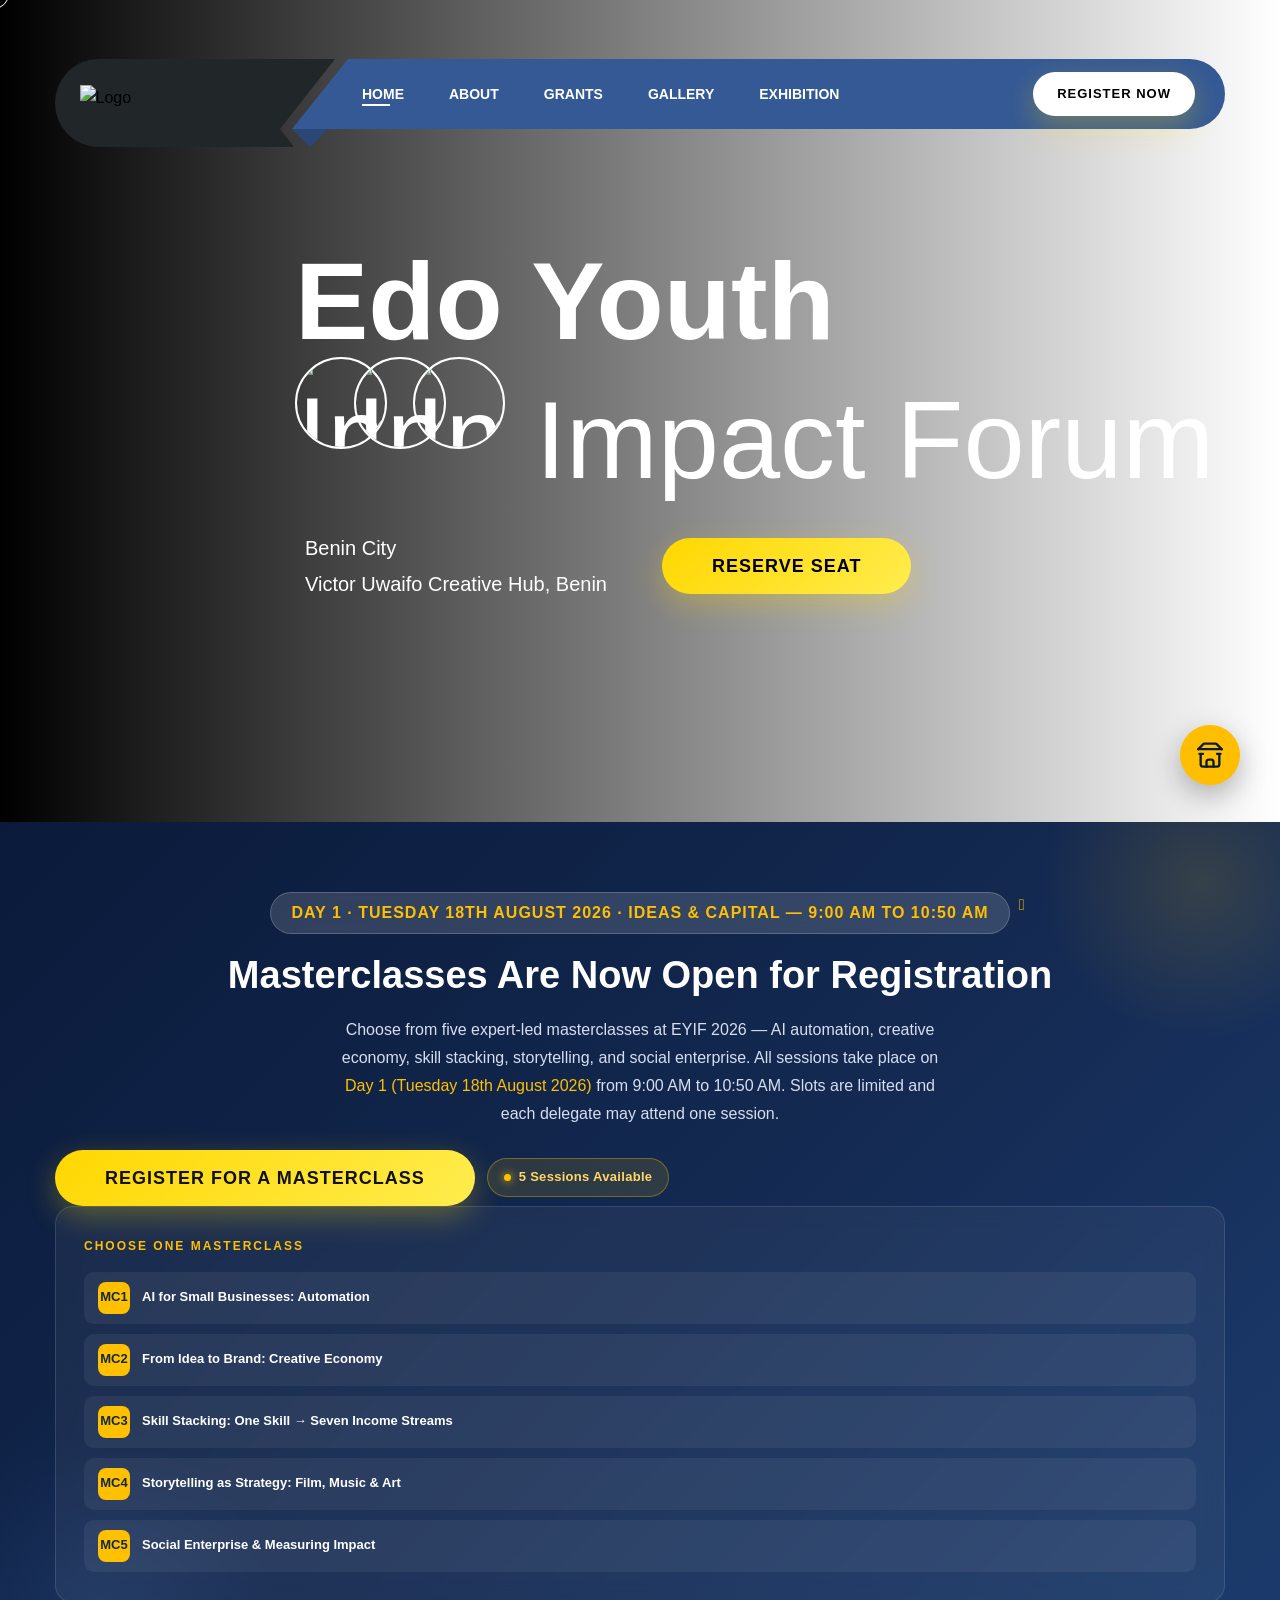
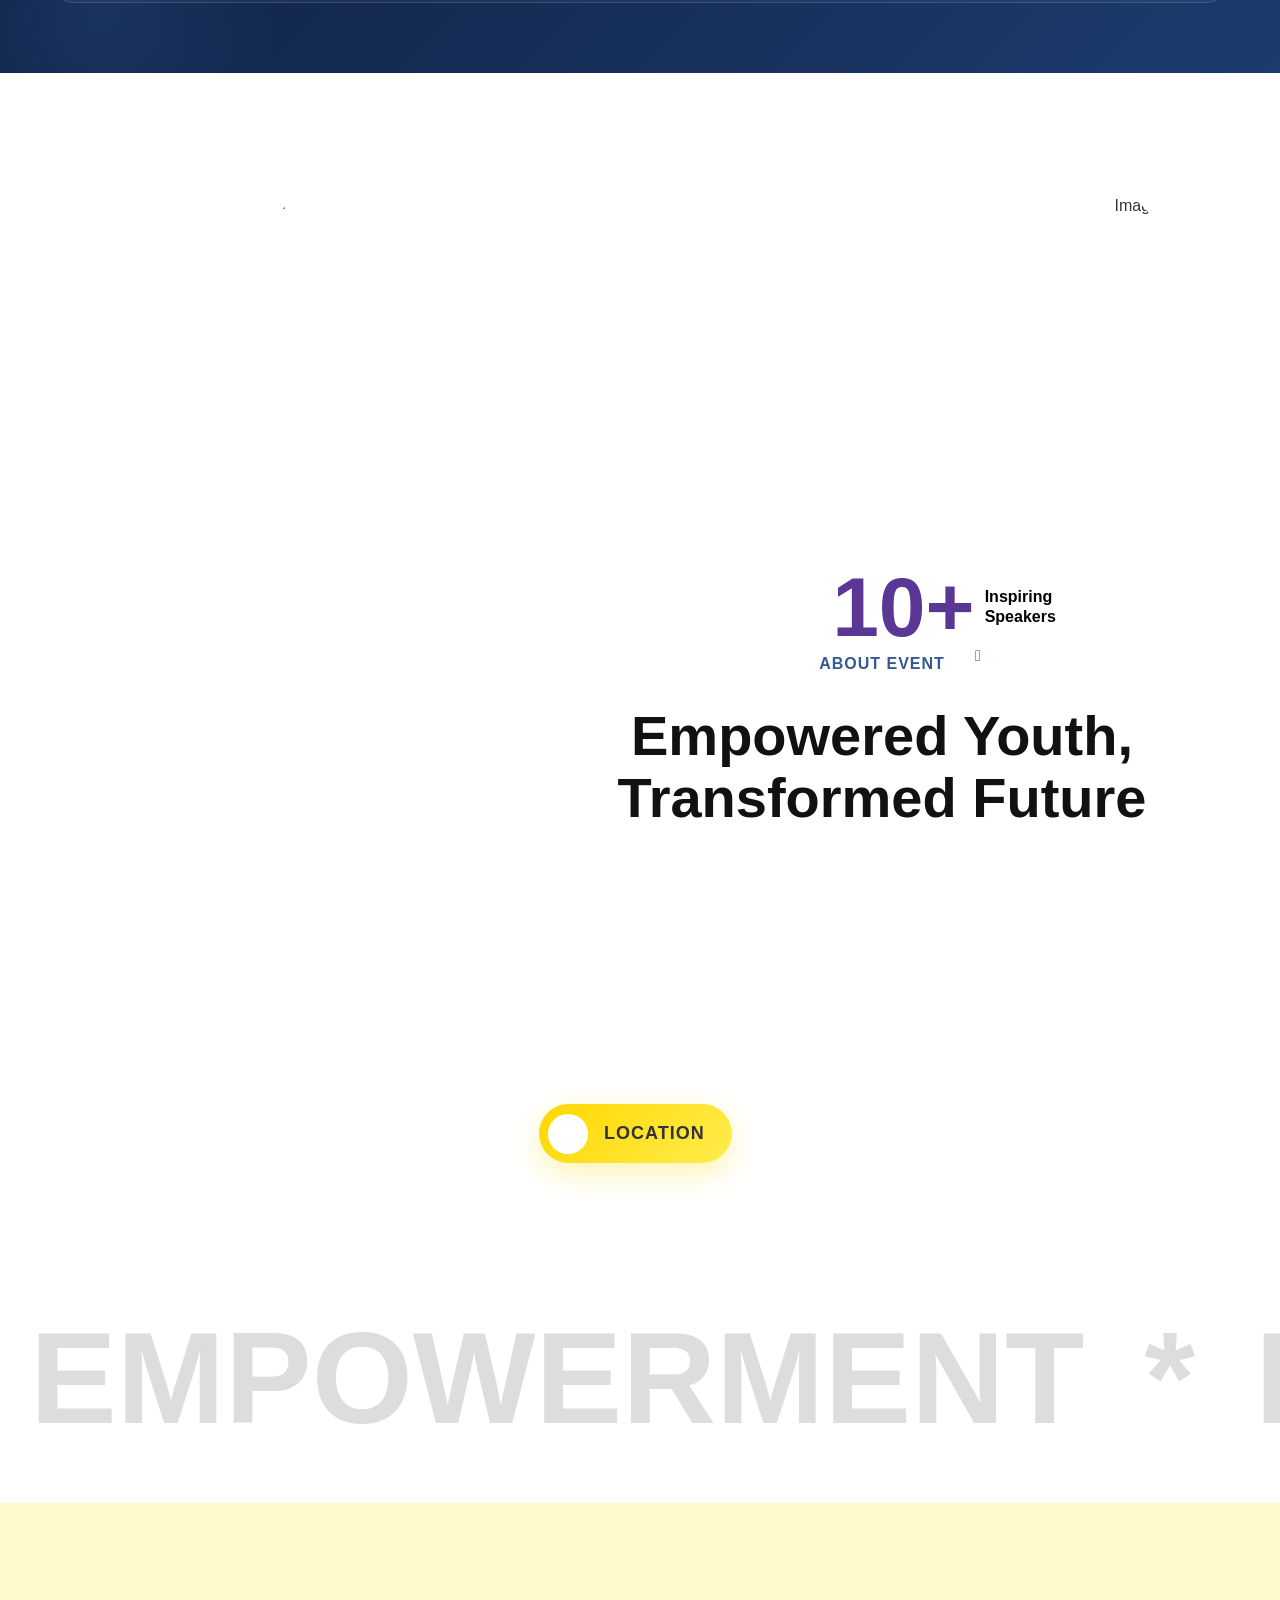
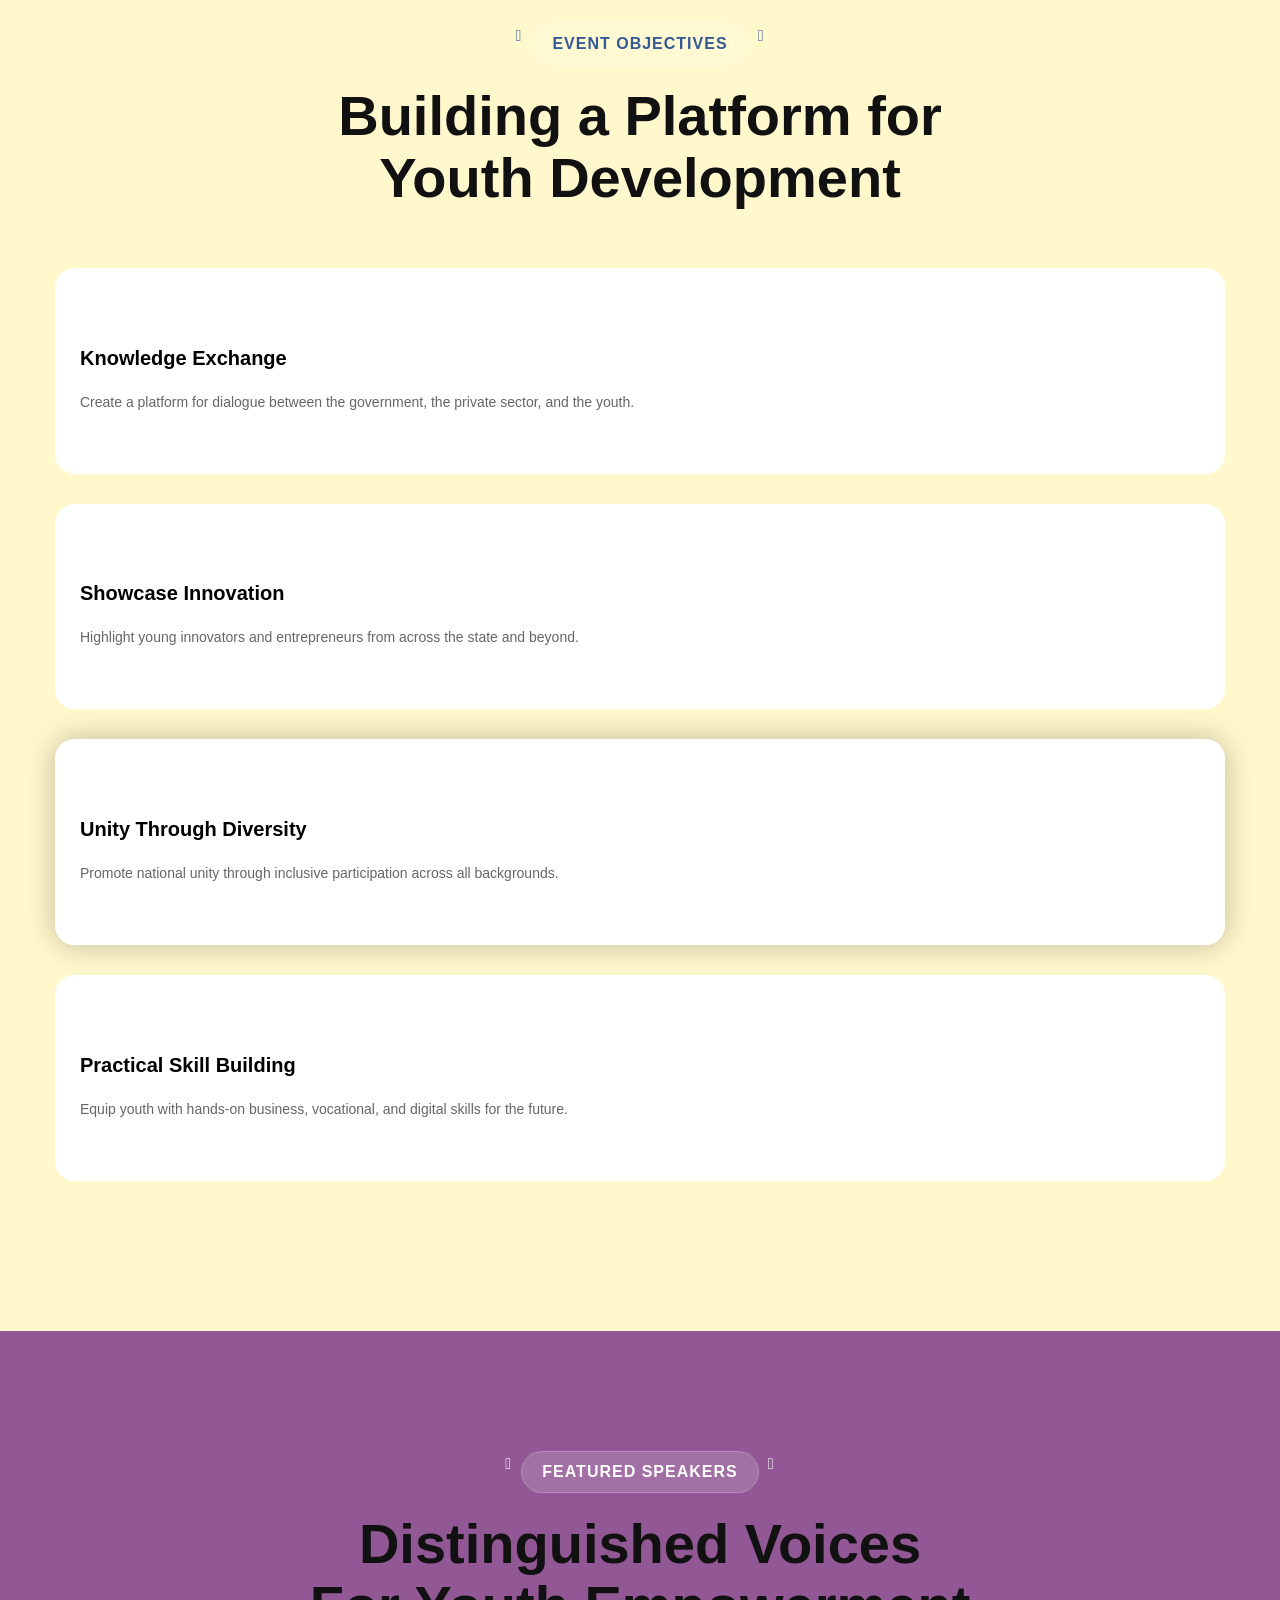
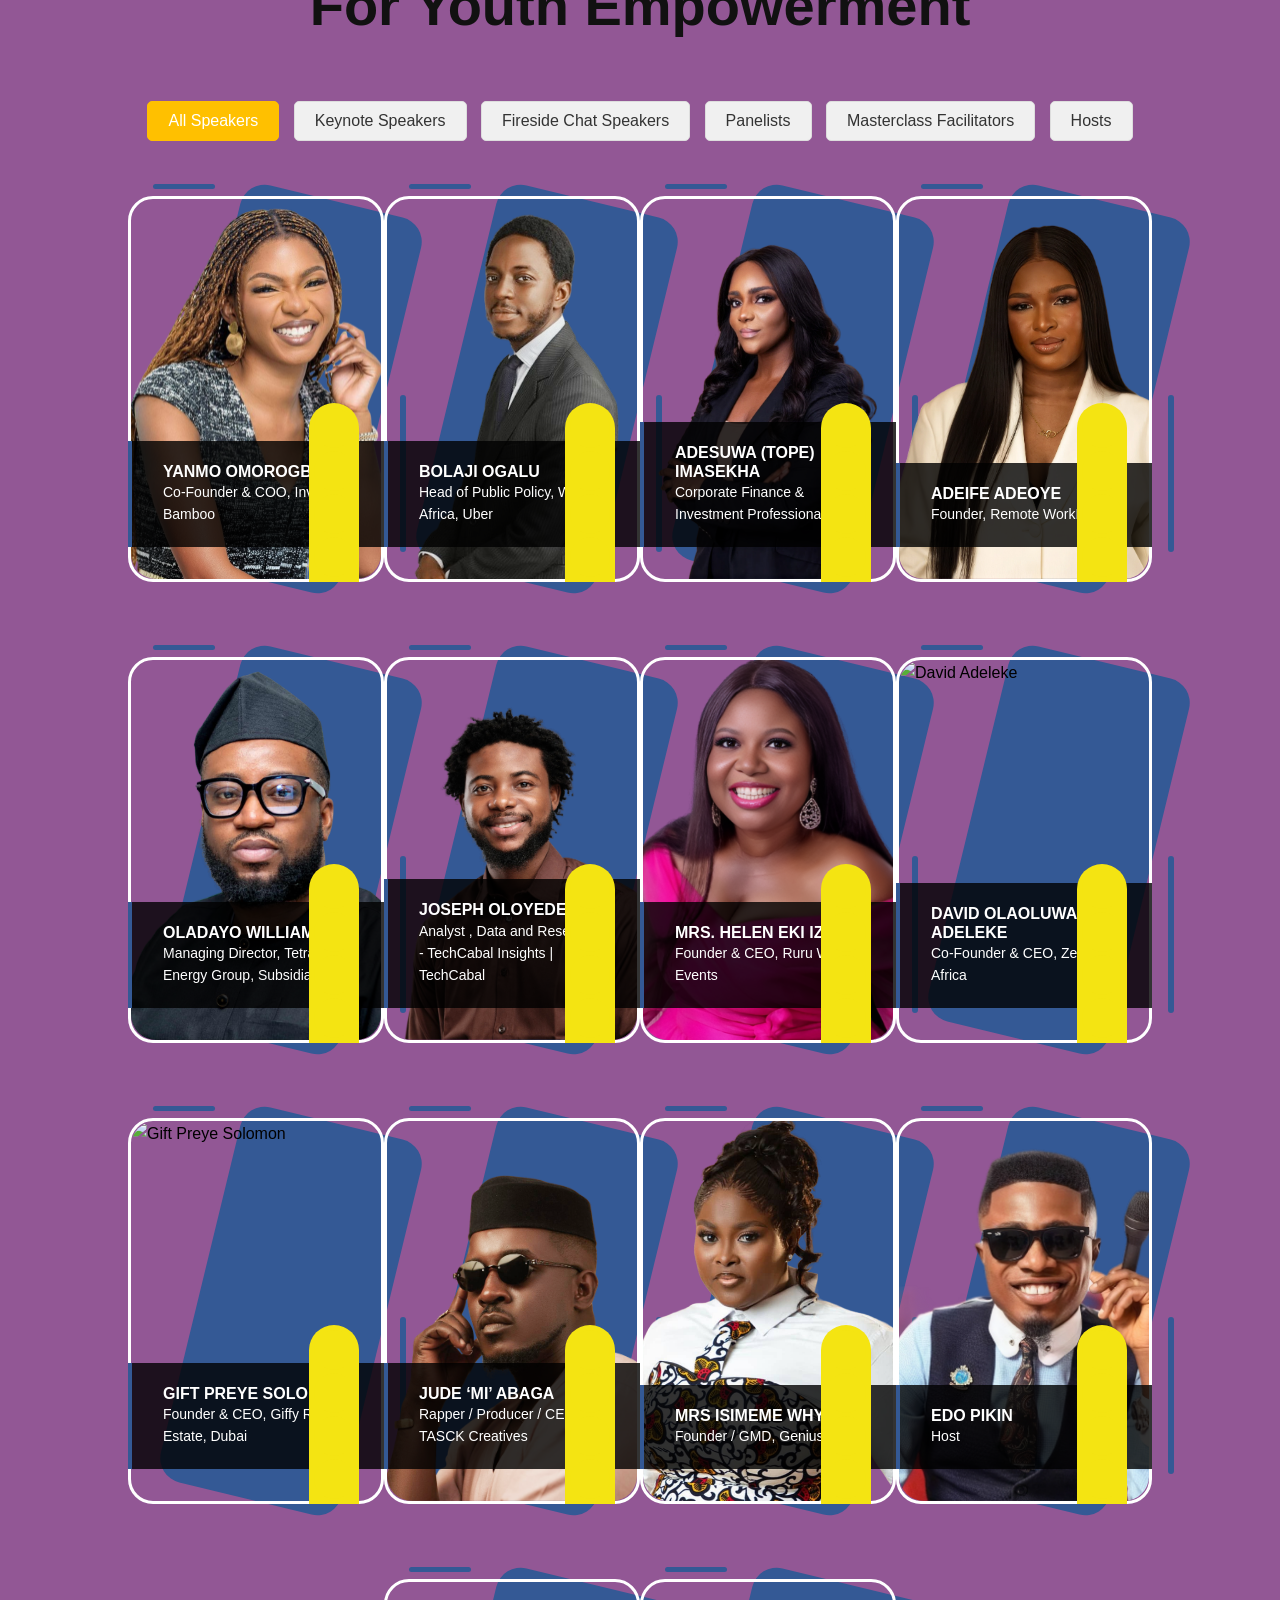
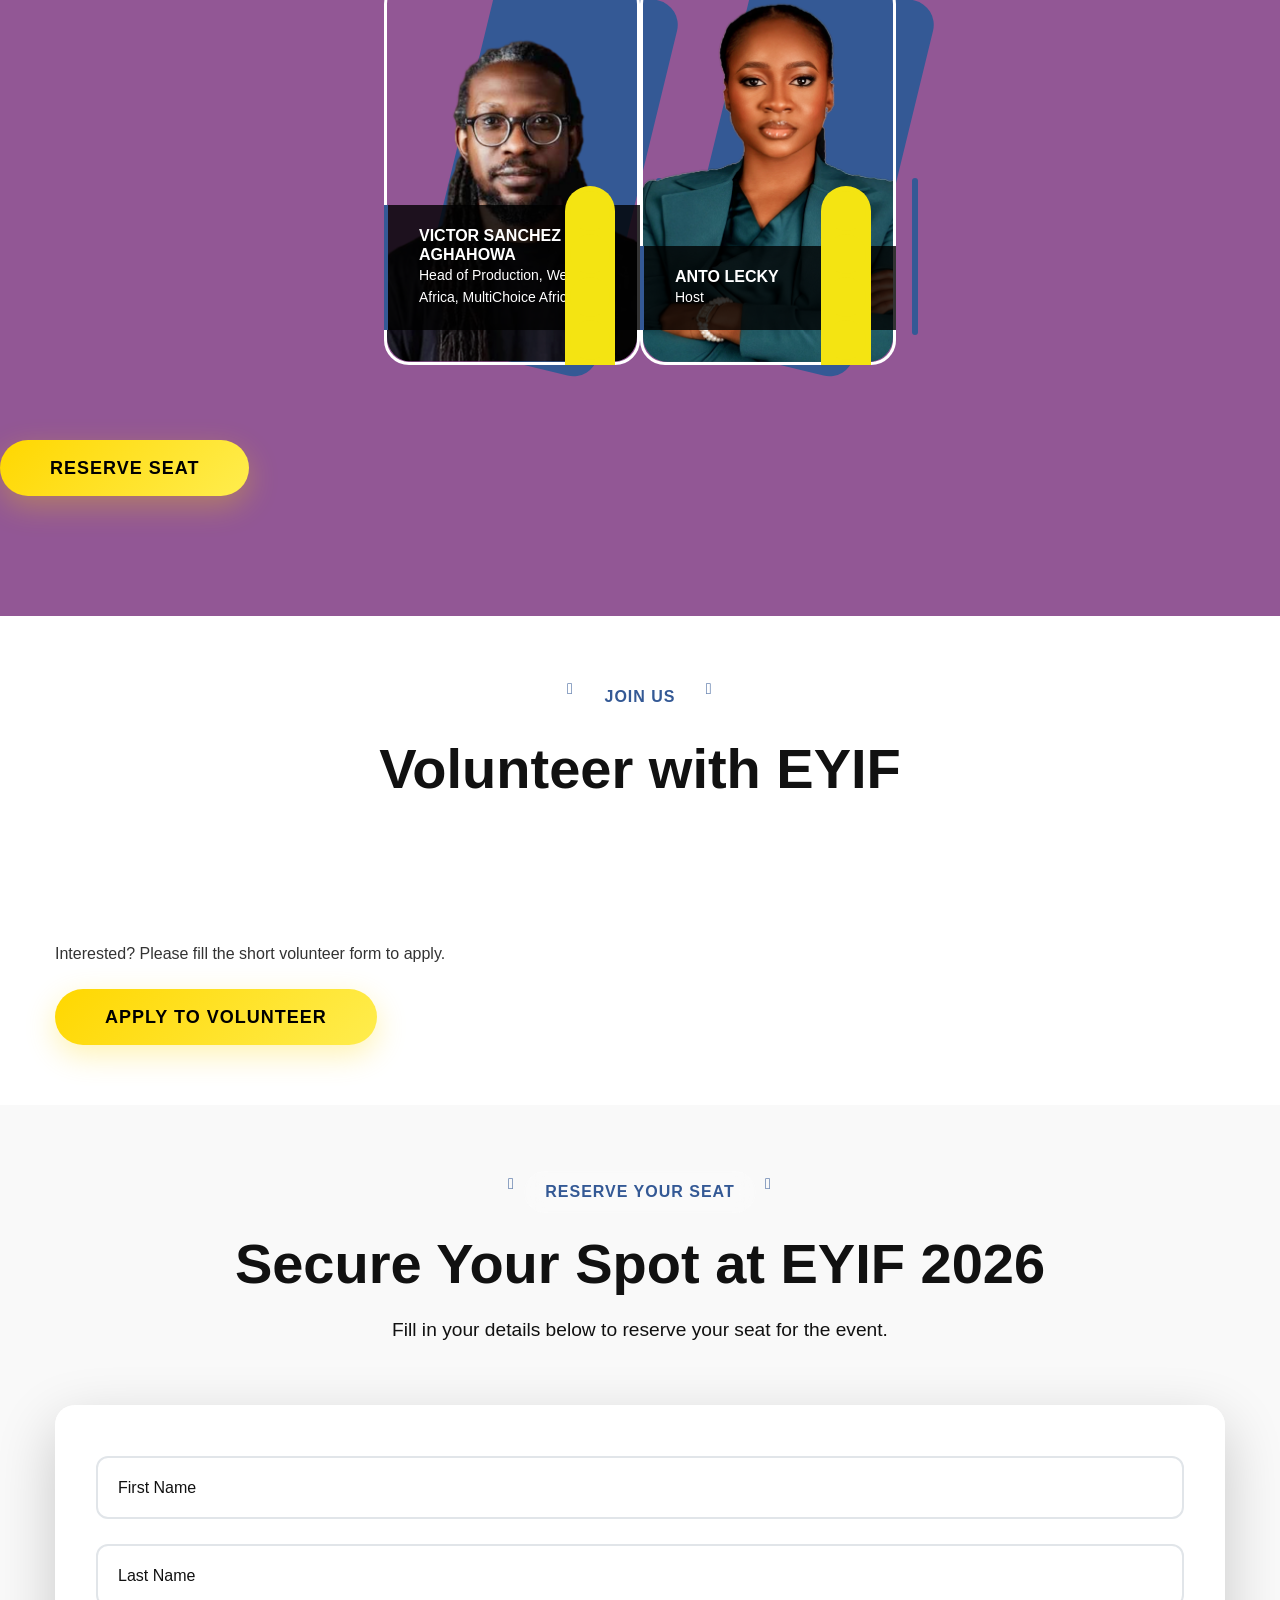
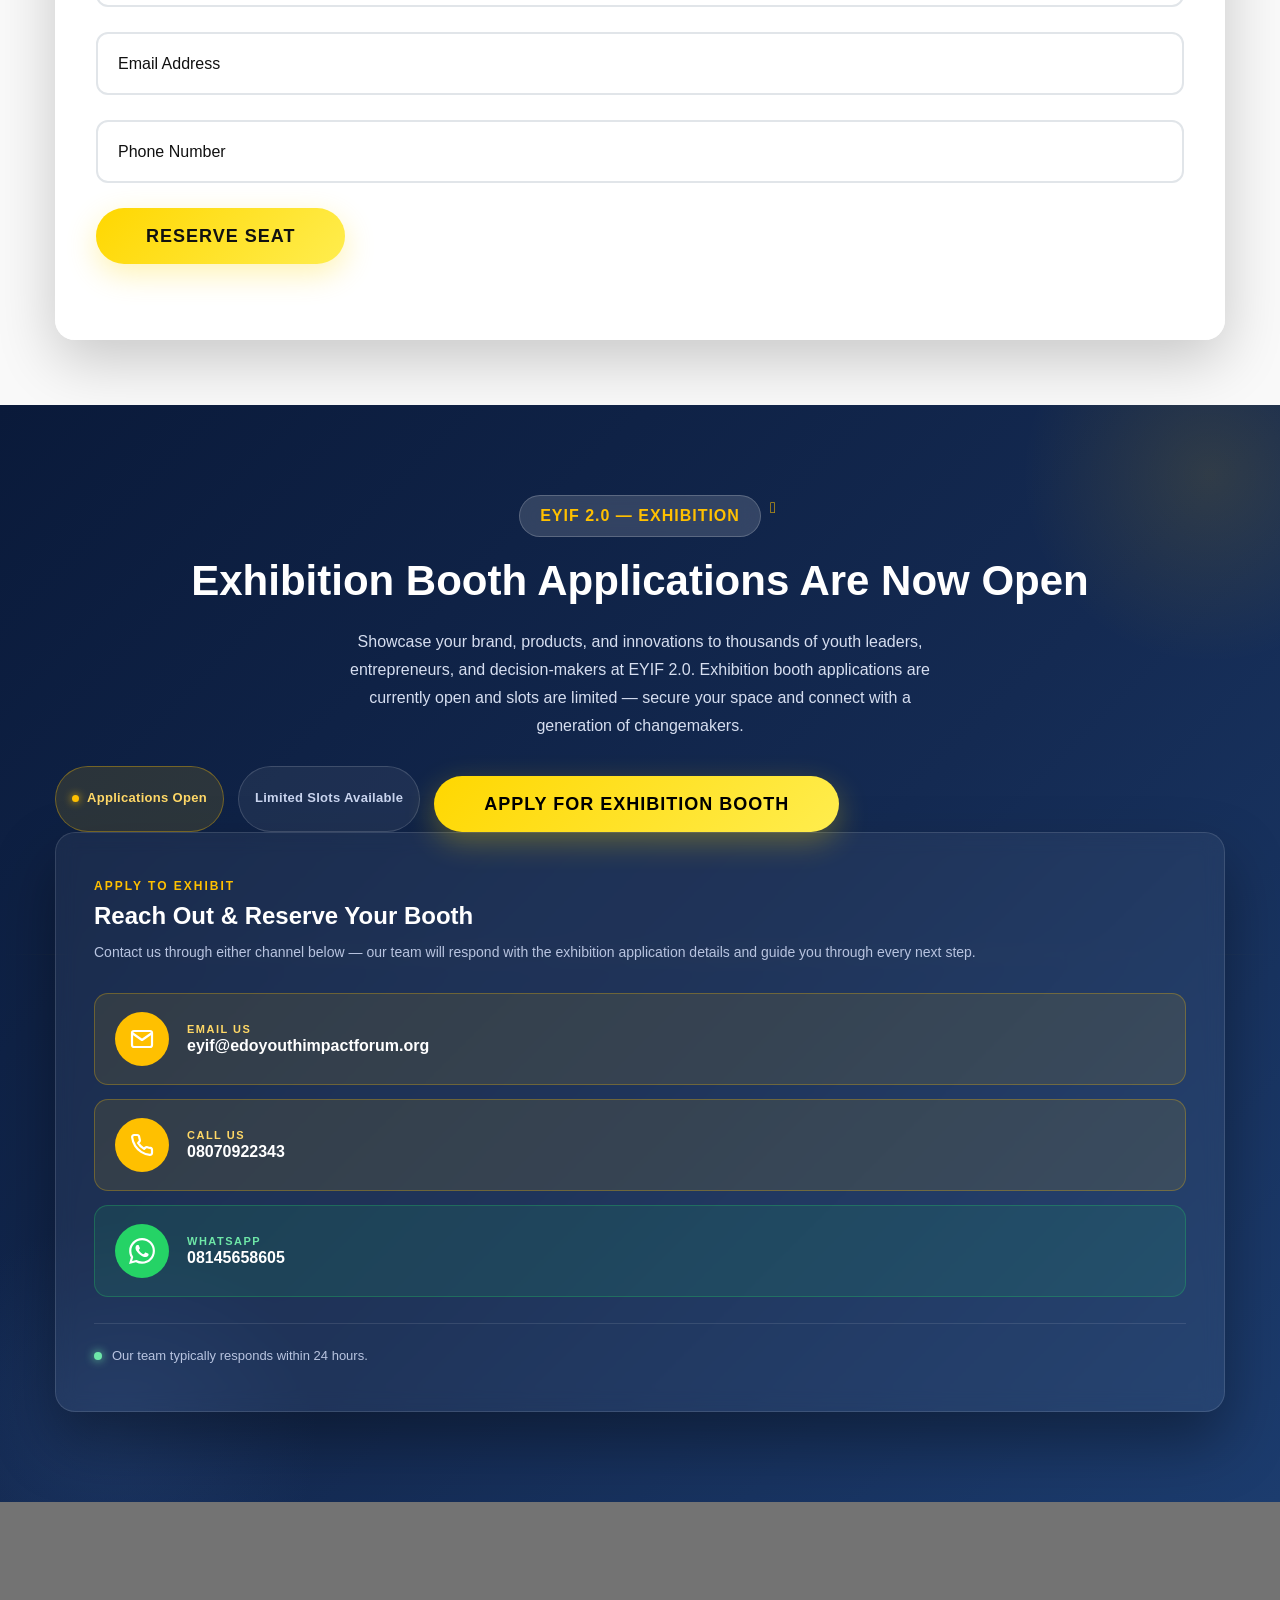
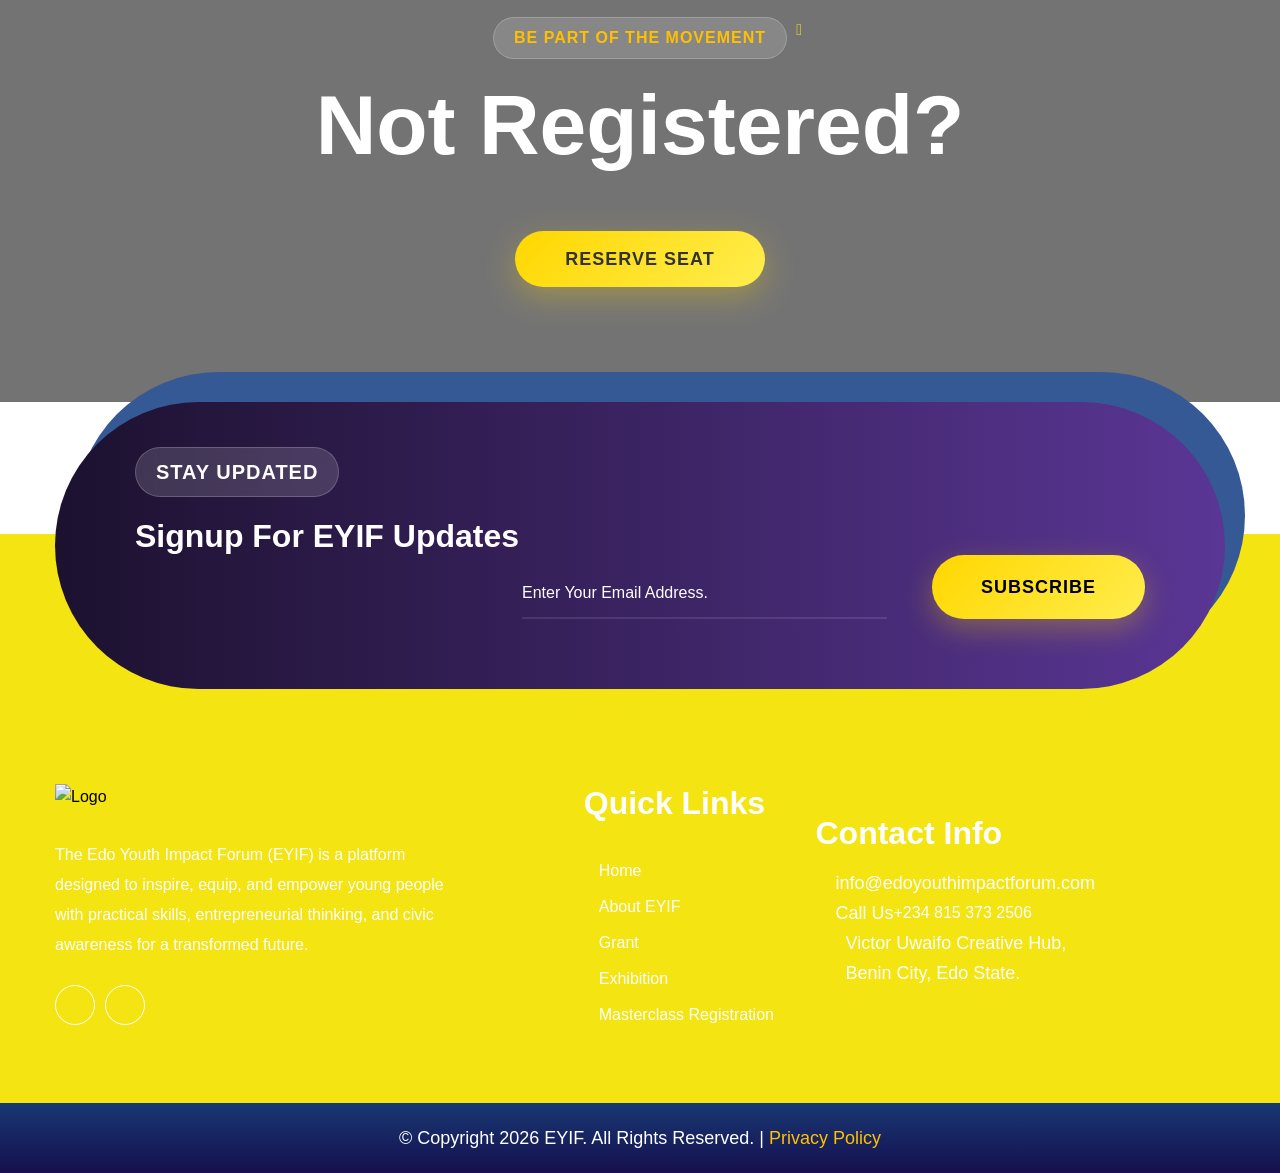
==== commit acc0286c: "updated speakers" ====
--- a/index.html
+++ b/index.html
@@ -897,6 +897,7 @@
           <button class="btn btn-primary" data-filter="fireside-chat-speaker">Fireside Chat Speakers</button>
           <button class="btn btn-primary" data-filter="panelist">Panelists</button>
           <button class="btn btn-primary" data-filter="masterclass-facilitator">Masterclass Facilitators</button>
+          <button class="btn btn-primary" data-filter="host">Hosts</button>
         </div>
 
         <div class="row">
@@ -1168,6 +1169,156 @@
                   <a style="text-transform: uppercase;">Gift Preye Solomon</a>
                 </h4>
                 <span class="designation">Founder &amp; CEO, Giffy Real Estate, Dubai</span>
+              </div>
+            </div>
+          </div>
+
+          <!-- Speaker Block 10 -->
+          <div class="speaker-block has-active col-xl-3 col-lg-4 col-md-6 col-sm-6 wow fadeInUp" data-wow-delay="200ms"
+            data-category="fireside-chat-speaker panelist">
+            <div class="inner-box active">
+              <div class="image-box">
+                <figure class="image">
+                  <a>
+                    <img src="images/speakers/MI abaga.png" alt="Jude 'MI' Abaga" />
+                    <img src="images/speakers/MI abaga.png" alt="Jude 'MI' Abaga" />
+                  </a>
+                </figure>
+                <div class="icon-box">
+                  <span class="icon share-icon fa fa-share-alt"></span>
+                </div>
+                <div class="social-links">
+                  <a><i class="fab fa-twitter"></i></a>
+                  <a><i class="fab fa-instagram"></i></a>
+                  <a><i class="fab fa-pinterest-p"></i></a>
+                  <a><i class="fab fa-facebook-f"></i></a>
+                </div>
+              </div>
+              <div class="info-box">
+                <h4 class="name" style="font-size: 16px">
+                  <a style="text-transform: uppercase;">Jude &lsquo;MI&rsquo; Abaga</a>
+                </h4>
+                <span class="designation">Rapper / Producer / CEO, TASCK Creatives</span>
+              </div>
+            </div>
+          </div>
+
+          <!-- Speaker Block 11 -->
+          <div class="speaker-block has-active col-xl-3 col-lg-4 col-md-6 col-sm-6 wow fadeInUp" data-wow-delay="200ms"
+            data-category="masterclass-facilitator">
+            <div class="inner-box active">
+              <div class="image-box">
+                <figure class="image">
+                  <a>
+                    <img src="images/speakers/isimeme whyte.png" alt="Mrs Isimeme Whyte" />
+                    <img src="images/speakers/isimeme whyte.png" alt="Mrs Isimeme Whyte" />
+                  </a>
+                </figure>
+                <div class="icon-box">
+                  <span class="icon share-icon fa fa-share-alt"></span>
+                </div>
+                <div class="social-links">
+                  <a><i class="fab fa-twitter"></i></a>
+                  <a><i class="fab fa-instagram"></i></a>
+                  <a><i class="fab fa-pinterest-p"></i></a>
+                  <a><i class="fab fa-facebook-f"></i></a>
+                </div>
+              </div>
+              <div class="info-box">
+                <h4 class="name" style="font-size: 16px">
+                  <a style="text-transform: uppercase;">Mrs Isimeme Whyte</a>
+                </h4>
+                <span class="designation">Founder / GMD, Genius Hub</span>
+              </div>
+            </div>
+          </div>
+
+          <!-- Speaker Block 12 -->
+          <div class="speaker-block has-active col-xl-3 col-lg-4 col-md-6 col-sm-6 wow fadeInUp" data-wow-delay="400ms"
+            data-category="host">
+            <div class="inner-box active">
+              <div class="image-box">
+                <figure class="image">
+                  <a>
+                    <img src="images/speakers/edo pikin.png" alt="Edo Pikin" />
+                    <img src="images/speakers/edo pikin.png" alt="Edo Pikin" />
+                  </a>
+                </figure>
+                <div class="icon-box">
+                  <span class="icon share-icon fa fa-share-alt"></span>
+                </div>
+                <div class="social-links">
+                  <a><i class="fab fa-twitter"></i></a>
+                  <a><i class="fab fa-instagram"></i></a>
+                  <a><i class="fab fa-pinterest-p"></i></a>
+                  <a><i class="fab fa-facebook-f"></i></a>
+                </div>
+              </div>
+              <div class="info-box">
+                <h4 class="name" style="font-size: 16px">
+                  <a style="text-transform: uppercase;">Edo Pikin</a>
+                </h4>
+                <span class="designation">Host</span>
+              </div>
+            </div>
+          </div>
+
+          <!-- Speaker Block 13 -->
+          <div class="speaker-block has-active col-xl-3 col-lg-4 col-md-6 col-sm-6 wow fadeInUp" data-wow-delay="400ms"
+            data-category="panelist masterclass-facilitator">
+            <div class="inner-box active">
+              <div class="image-box">
+                <figure class="image">
+                  <a>
+                    <img src="images/speakers/sanchez.png" alt="Victor Sanchez Aghahowa" />
+                    <img src="images/speakers/sanchez.png" alt="Victor Sanchez Aghahowa" />
+                  </a>
+                </figure>
+                <div class="icon-box">
+                  <span class="icon share-icon fa fa-share-alt"></span>
+                </div>
+                <div class="social-links">
+                  <a><i class="fab fa-twitter"></i></a>
+                  <a><i class="fab fa-instagram"></i></a>
+                  <a><i class="fab fa-pinterest-p"></i></a>
+                  <a><i class="fab fa-facebook-f"></i></a>
+                </div>
+              </div>
+              <div class="info-box">
+                <h4 class="name" style="font-size: 16px">
+                  <a style="text-transform: uppercase;">Victor Sanchez Aghahowa</a>
+                </h4>
+                <span class="designation">Head of Production, West Africa, MultiChoice Africa</span>
+              </div>
+            </div>
+          </div>
+
+          <!-- Speaker Block 14 -->
+          <div class="speaker-block has-active col-xl-3 col-lg-4 col-md-6 col-sm-6 wow fadeInUp" data-wow-delay="600ms"
+            data-category="host">
+            <div class="inner-box active">
+              <div class="image-box">
+                <figure class="image">
+                  <a>
+                    <img src="images/speakers/anto lecky.png" alt="Anto Lecky" />
+                    <img src="images/speakers/anto lecky.png" alt="Anto Lecky" />
+                  </a>
+                </figure>
+                <div class="icon-box">
+                  <span class="icon share-icon fa fa-share-alt"></span>
+                </div>
+                <div class="social-links">
+                  <a><i class="fab fa-twitter"></i></a>
+                  <a><i class="fab fa-instagram"></i></a>
+                  <a><i class="fab fa-pinterest-p"></i></a>
+                  <a><i class="fab fa-facebook-f"></i></a>
+                </div>
+              </div>
+              <div class="info-box">
+                <h4 class="name" style="font-size: 16px">
+                  <a style="text-transform: uppercase;">Anto Lecky</a>
+                </h4>
+                <span class="designation">Host</span>
               </div>
             </div>
           </div>
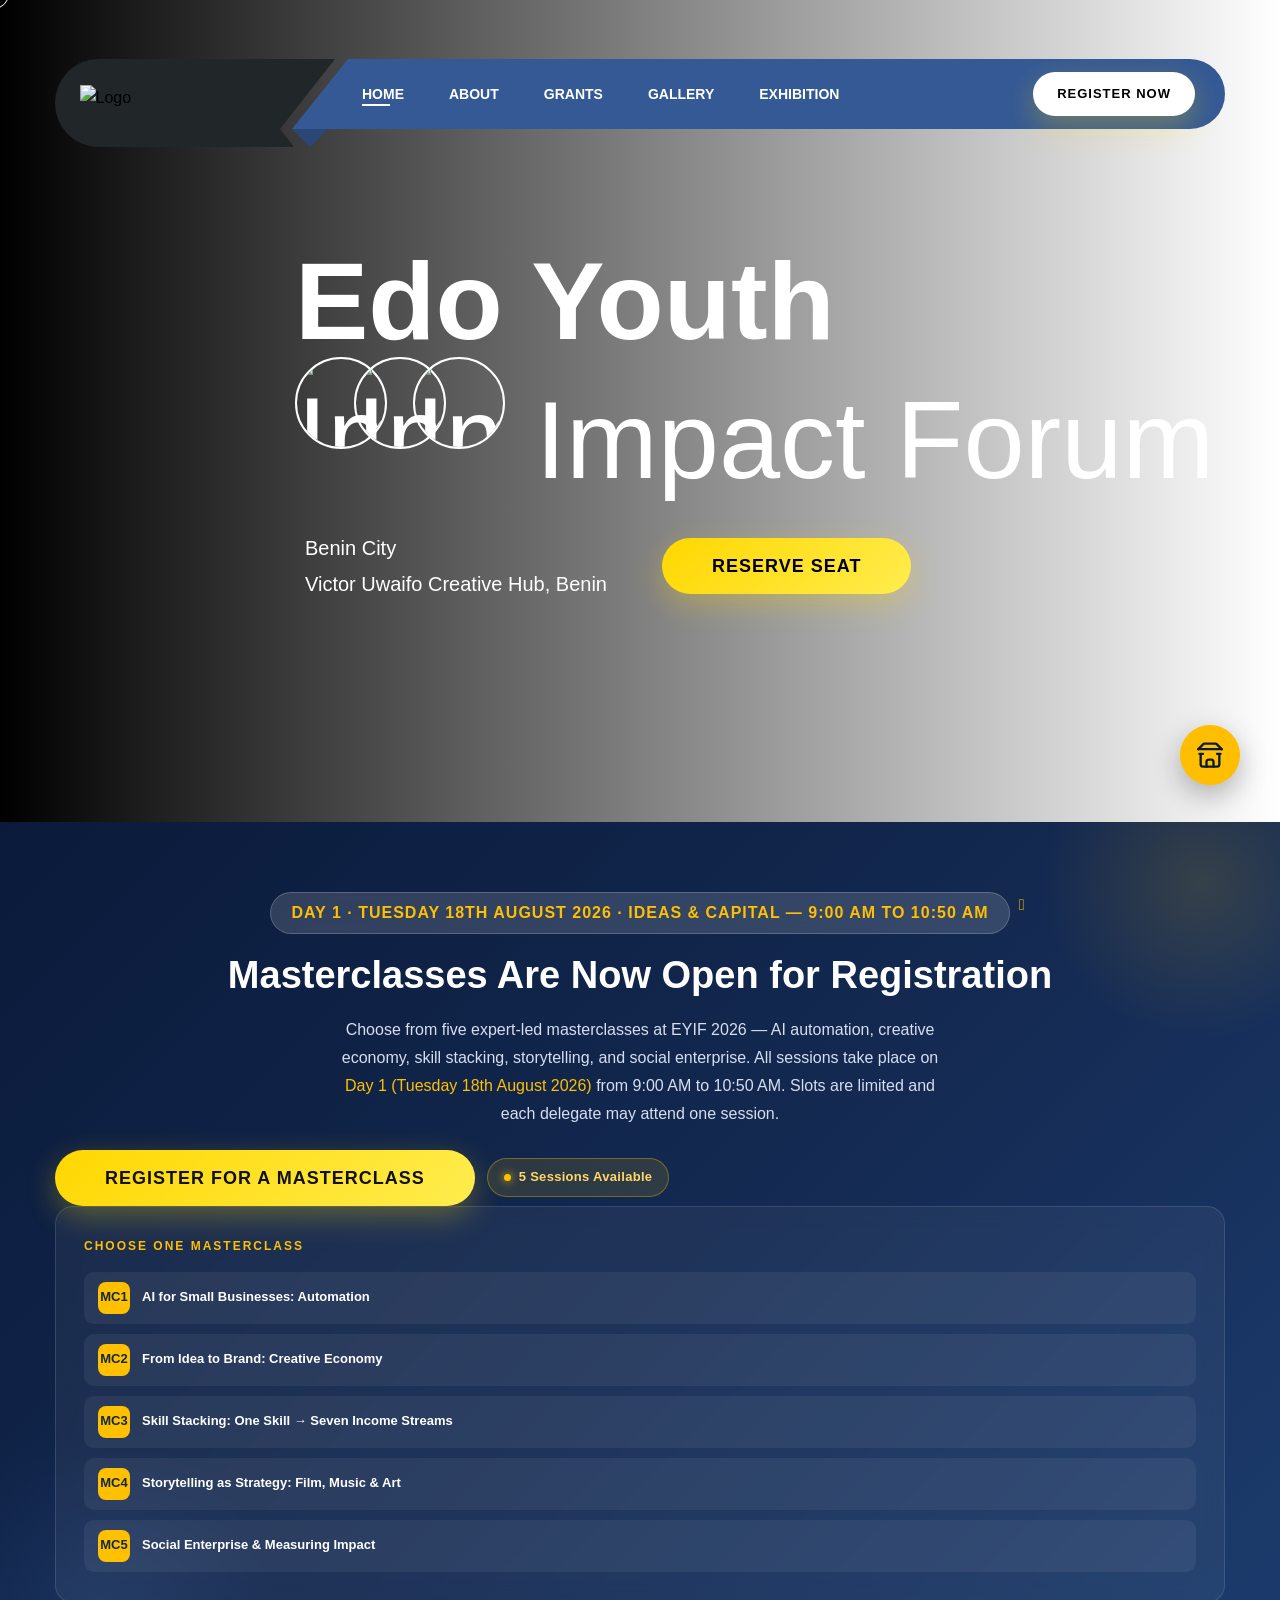
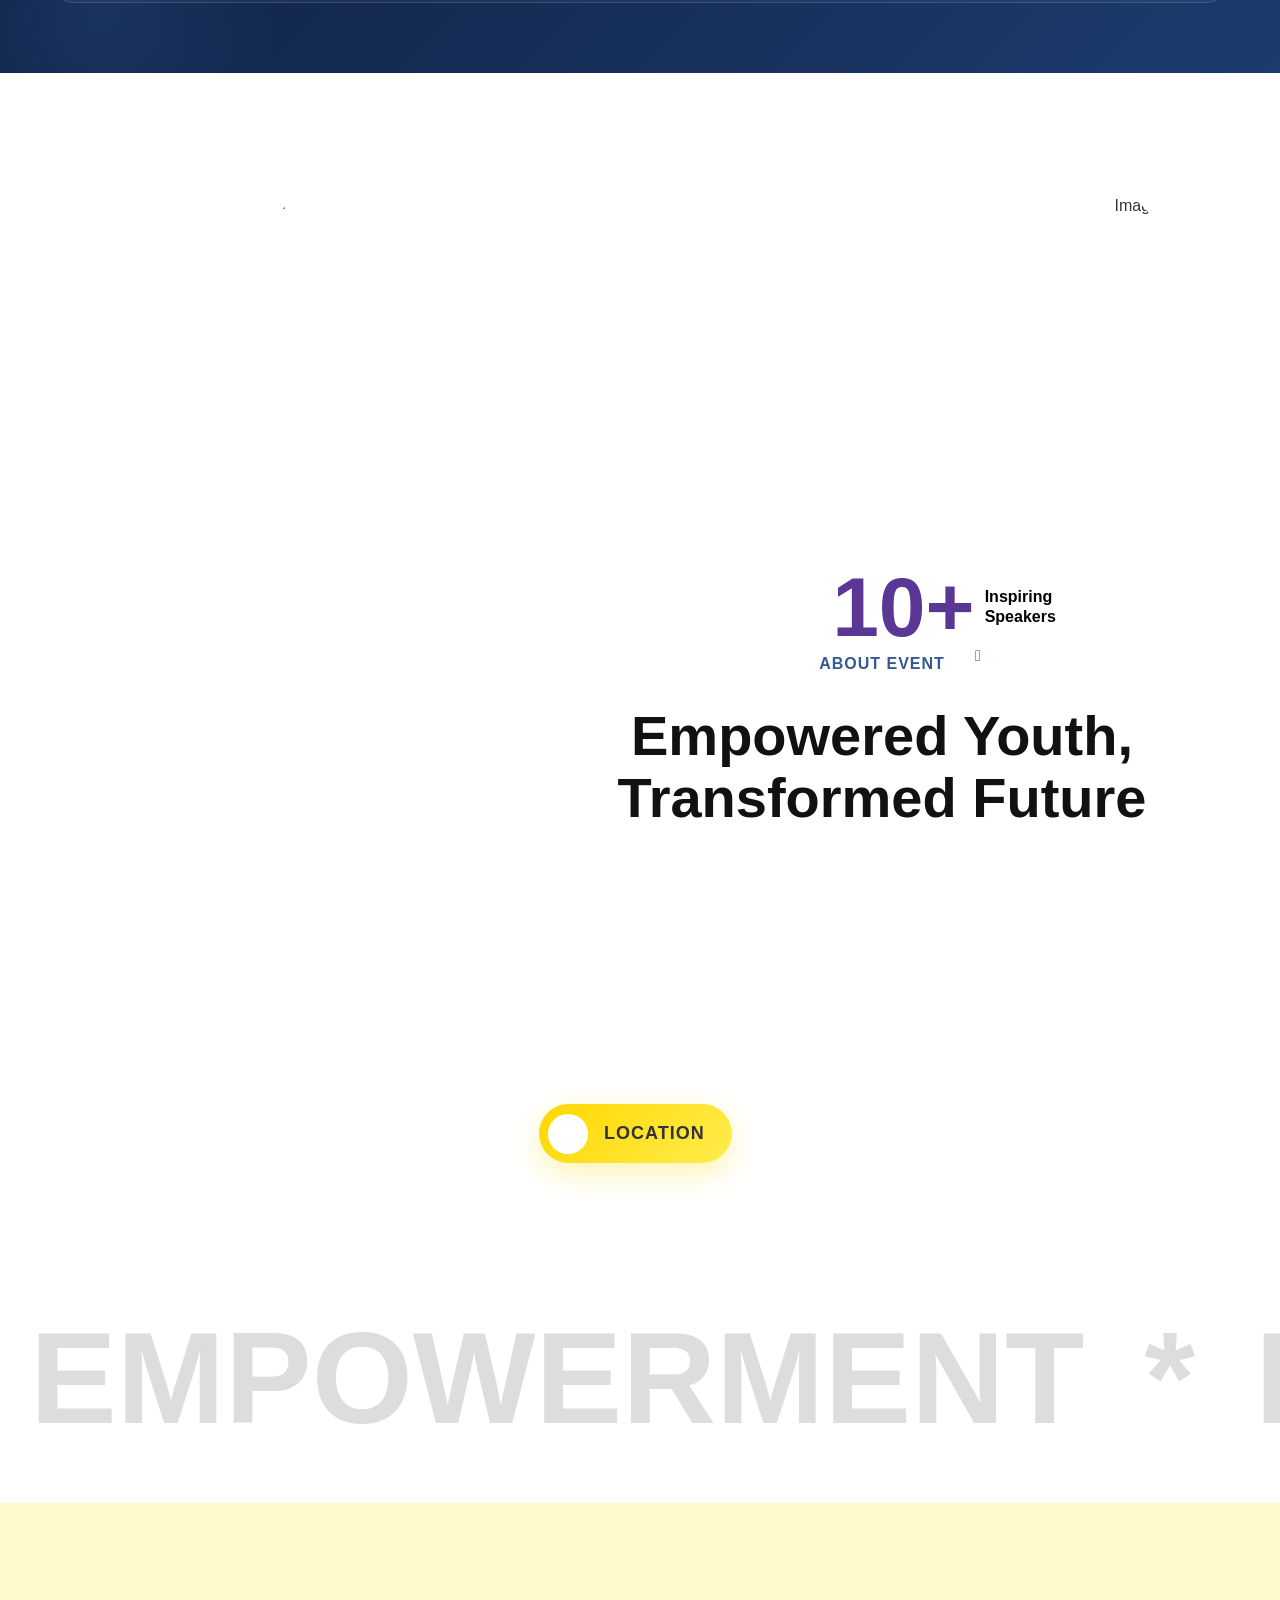
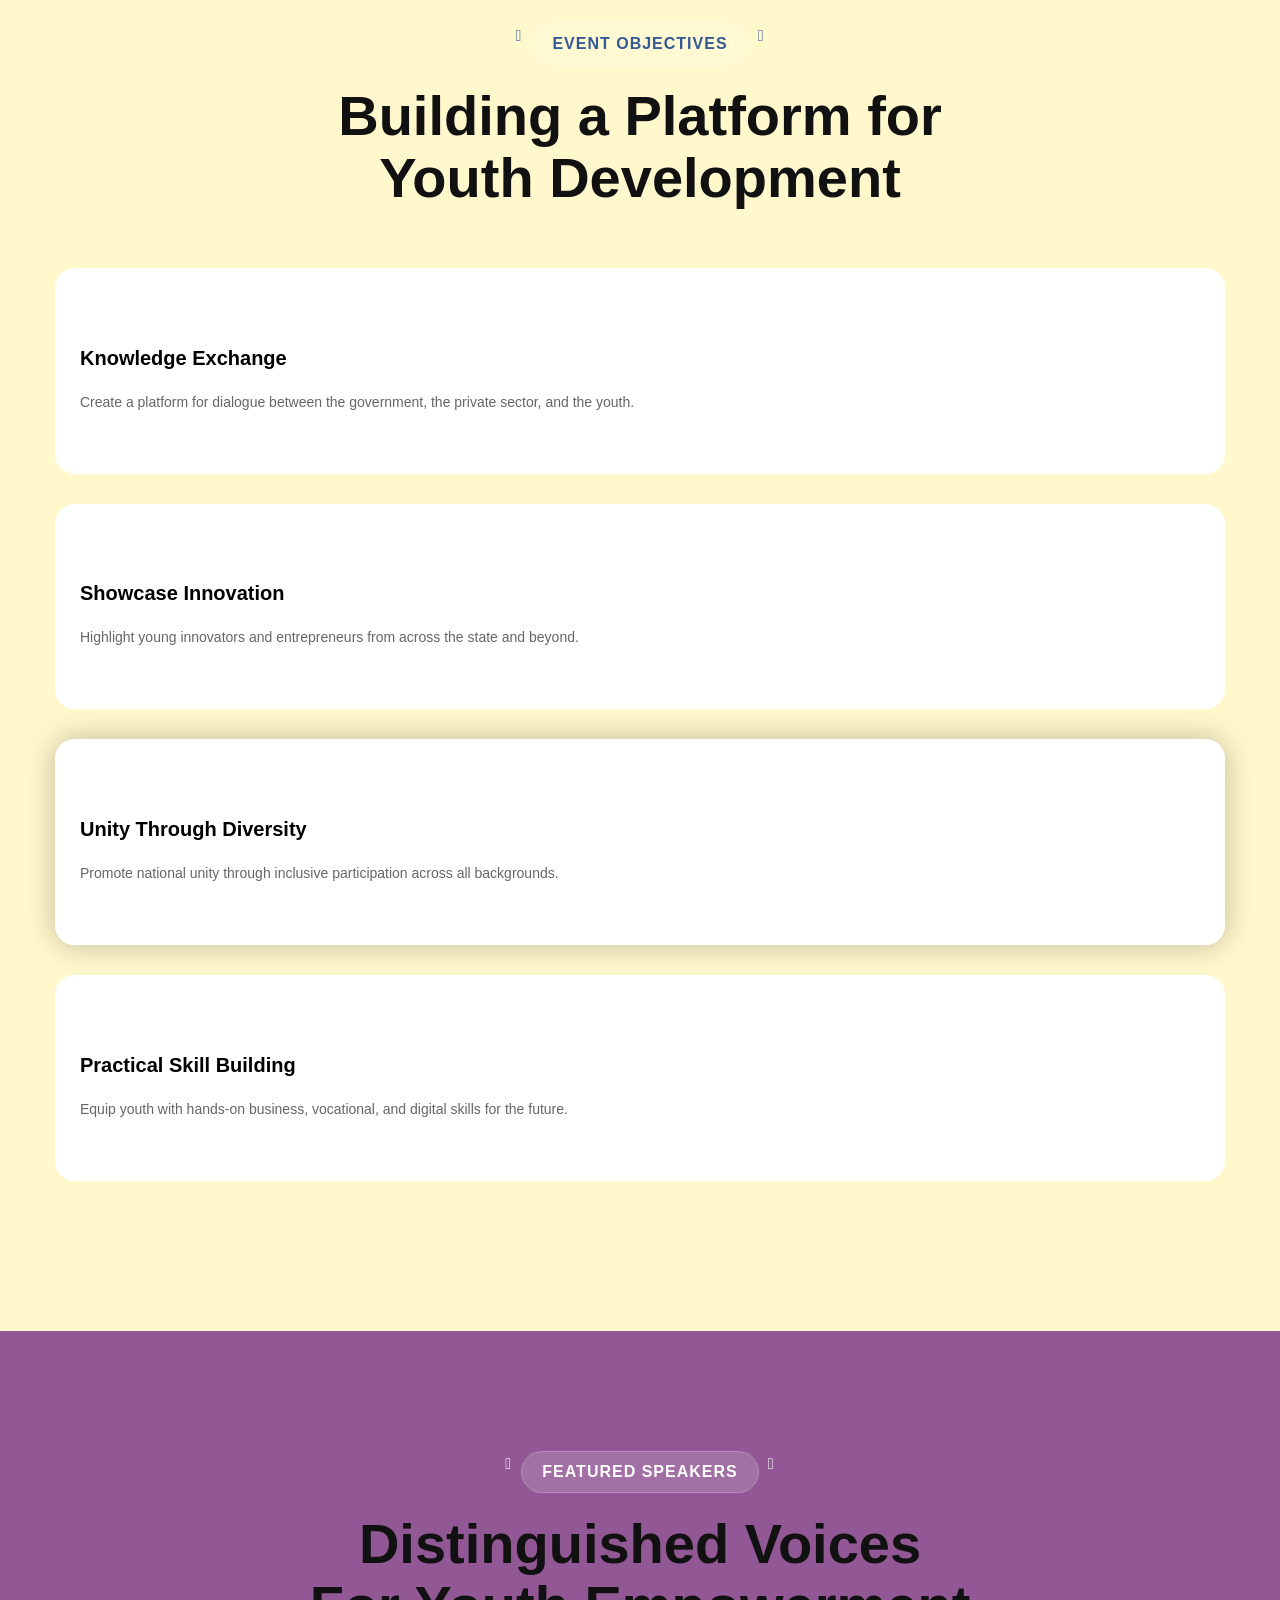
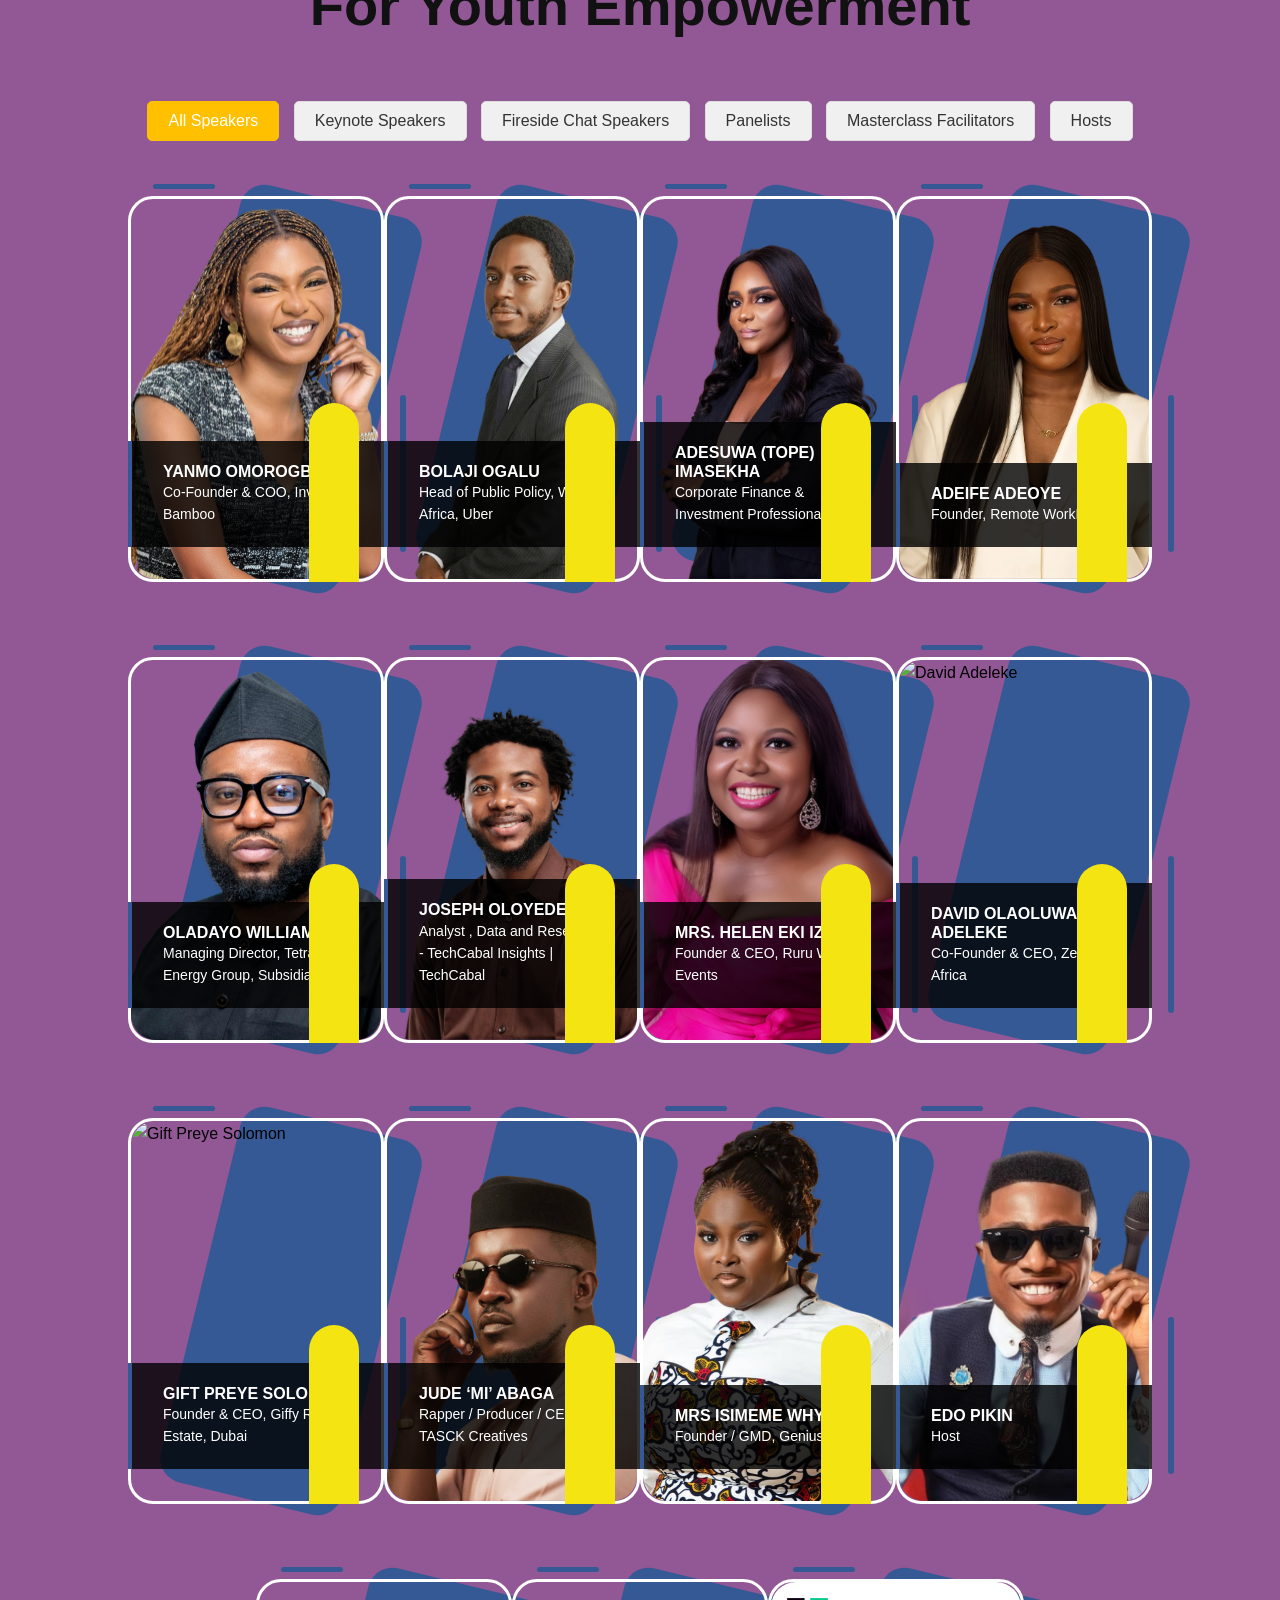
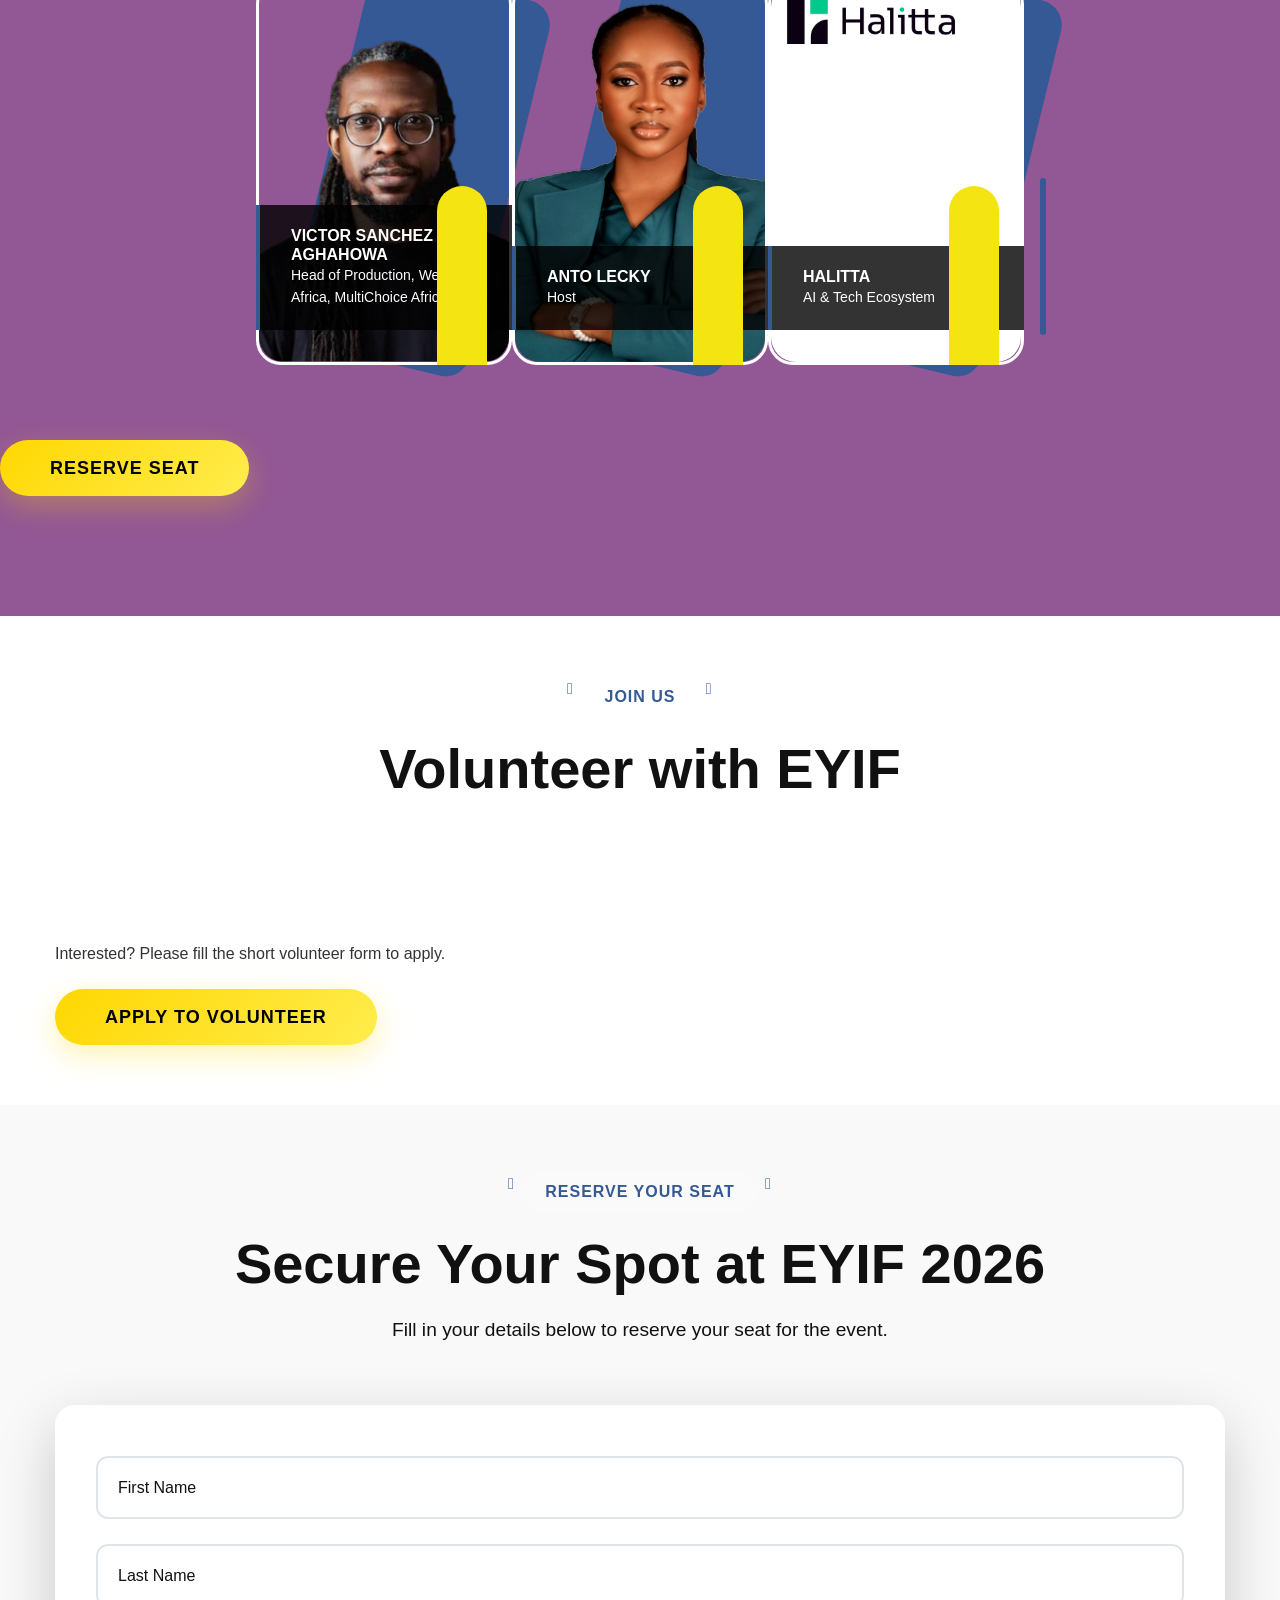
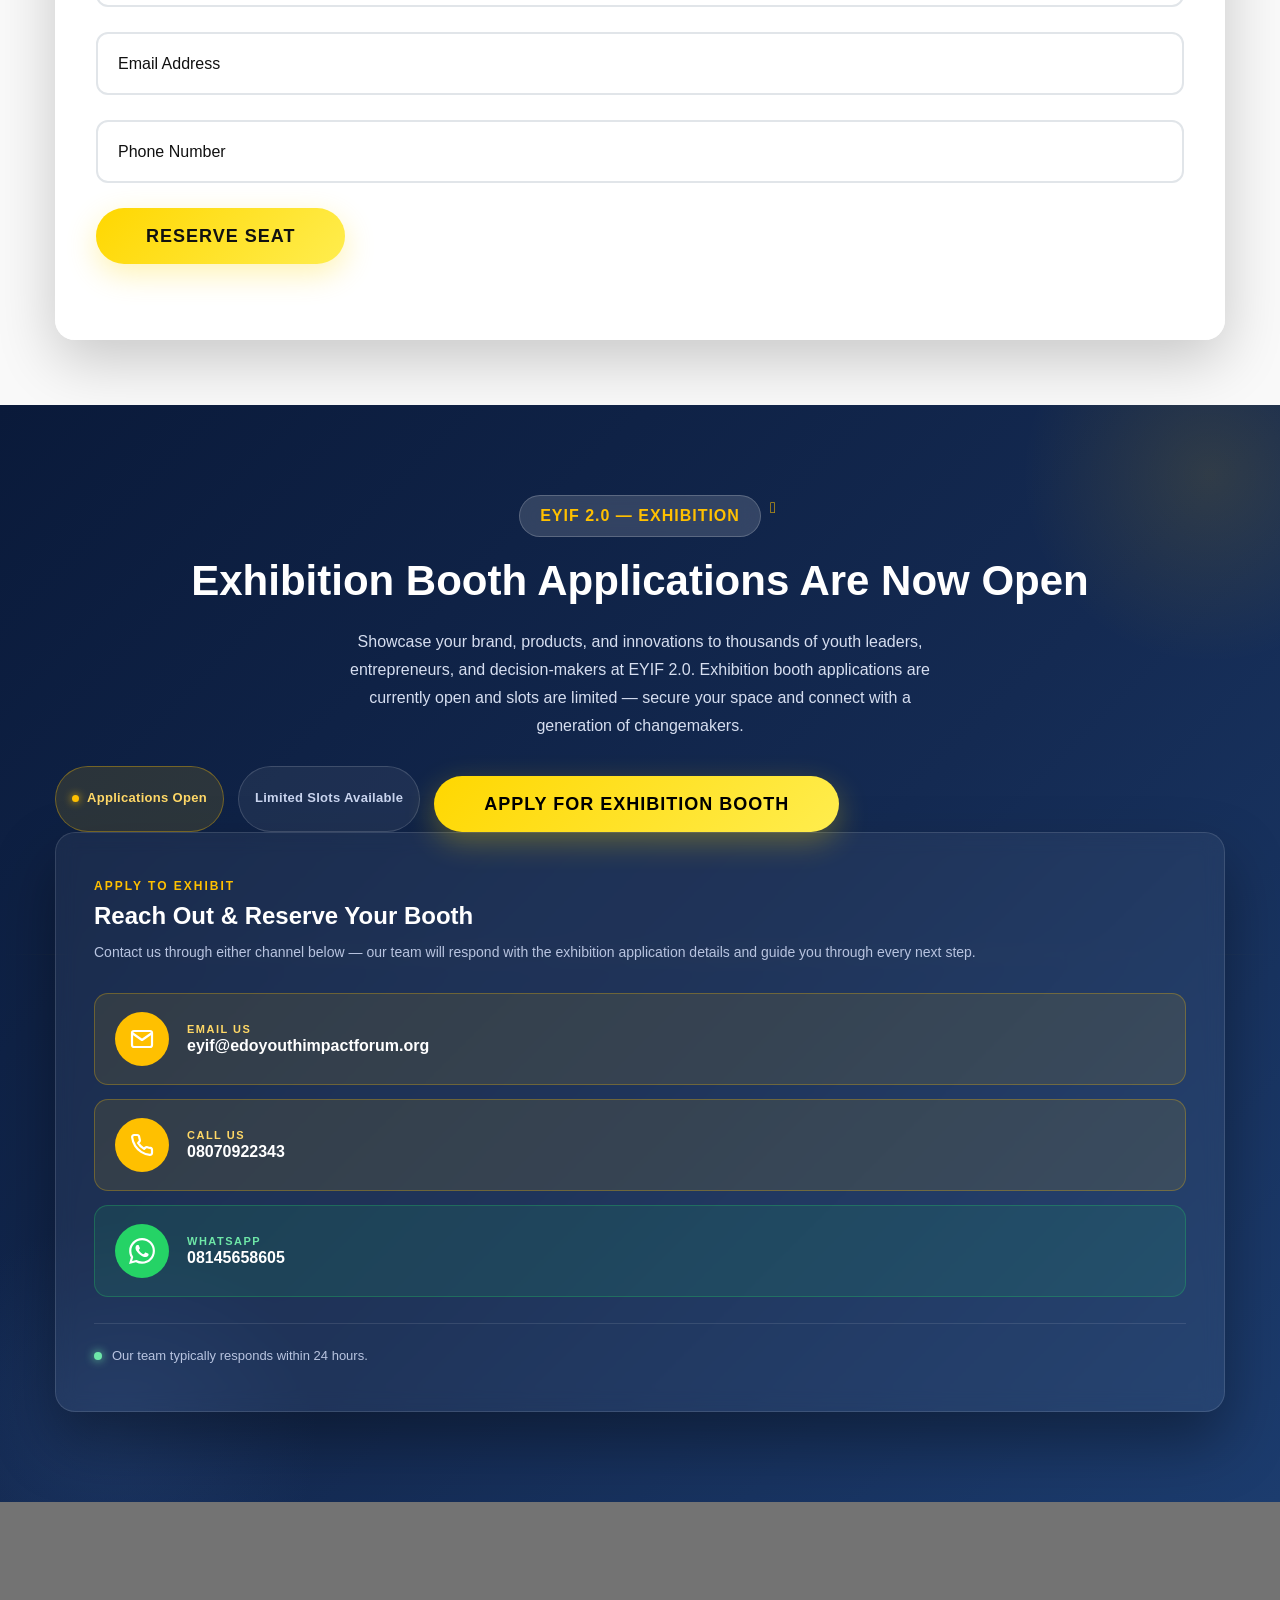
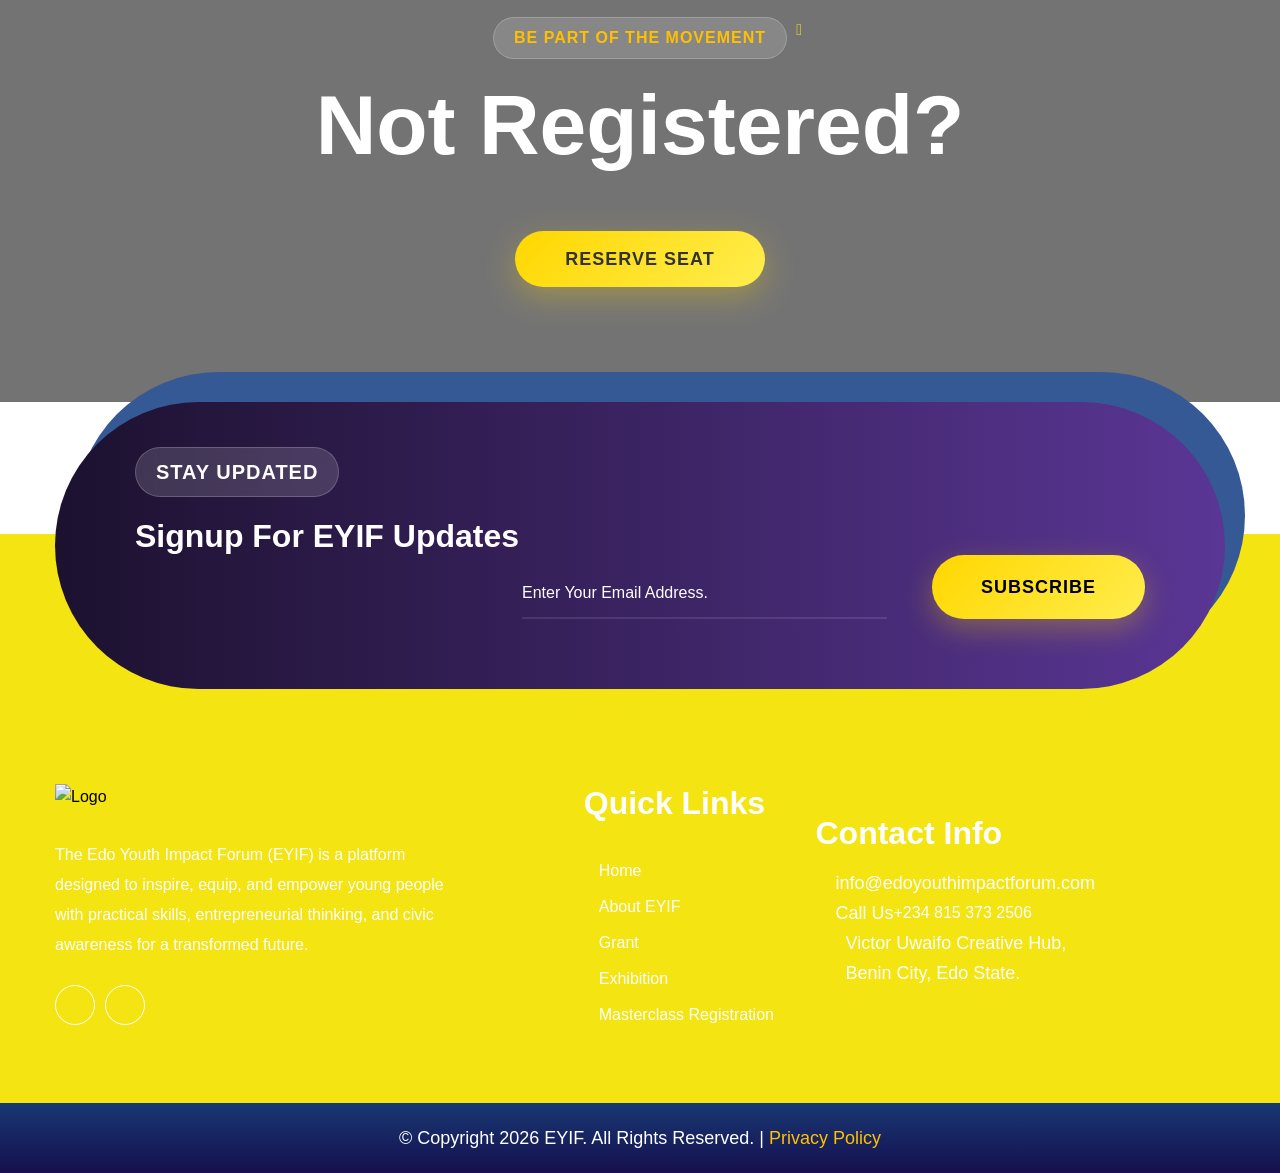
==== commit dbea18cf: "added Halitta" ====
--- a/index.html
+++ b/index.html
@@ -1323,6 +1323,38 @@
             </div>
           </div>
 
+          <!-- Speaker Block 15 -->
+          <div class="speaker-block has-active col-xl-3 col-lg-4 col-md-6 col-sm-6 wow fadeInUp" data-wow-delay="600ms"
+            data-category="masterclass-facilitator">
+            <div class="inner-box active">
+              <div class="image-box">
+                <figure class="image" style="background:#ffffff;height:380px;display:flex;align-items:center;justify-content:center;">
+                  <a style="display:flex;align-items:center;justify-content:center;width:100%;height:100%;padding:40px;">
+                    <img src="images/speakers/Halitta Logo - Primary - Dark - Transparent  BG@2x.png" alt="Halitta"
+                      style="width:auto;height:auto;max-width:80%;max-height:80%;object-fit:contain;" />
+                    <img src="images/speakers/Halitta Logo - Primary - Dark - Transparent  BG@2x.png" alt="Halitta"
+                      style="width:auto;height:auto;max-width:80%;max-height:80%;object-fit:contain;" />
+                  </a>
+                </figure>
+                <div class="icon-box">
+                  <span class="icon share-icon fa fa-share-alt"></span>
+                </div>
+                <div class="social-links">
+                  <a><i class="fab fa-twitter"></i></a>
+                  <a><i class="fab fa-instagram"></i></a>
+                  <a><i class="fab fa-pinterest-p"></i></a>
+                  <a><i class="fab fa-facebook-f"></i></a>
+                </div>
+              </div>
+              <div class="info-box">
+                <h4 class="name" style="font-size: 16px">
+                  <a style="text-transform: uppercase;">Halitta</a>
+                </h4>
+                <span class="designation">AI &amp; Tech Ecosystem</span>
+              </div>
+            </div>
+          </div>
+
         </div>
 
       </div>
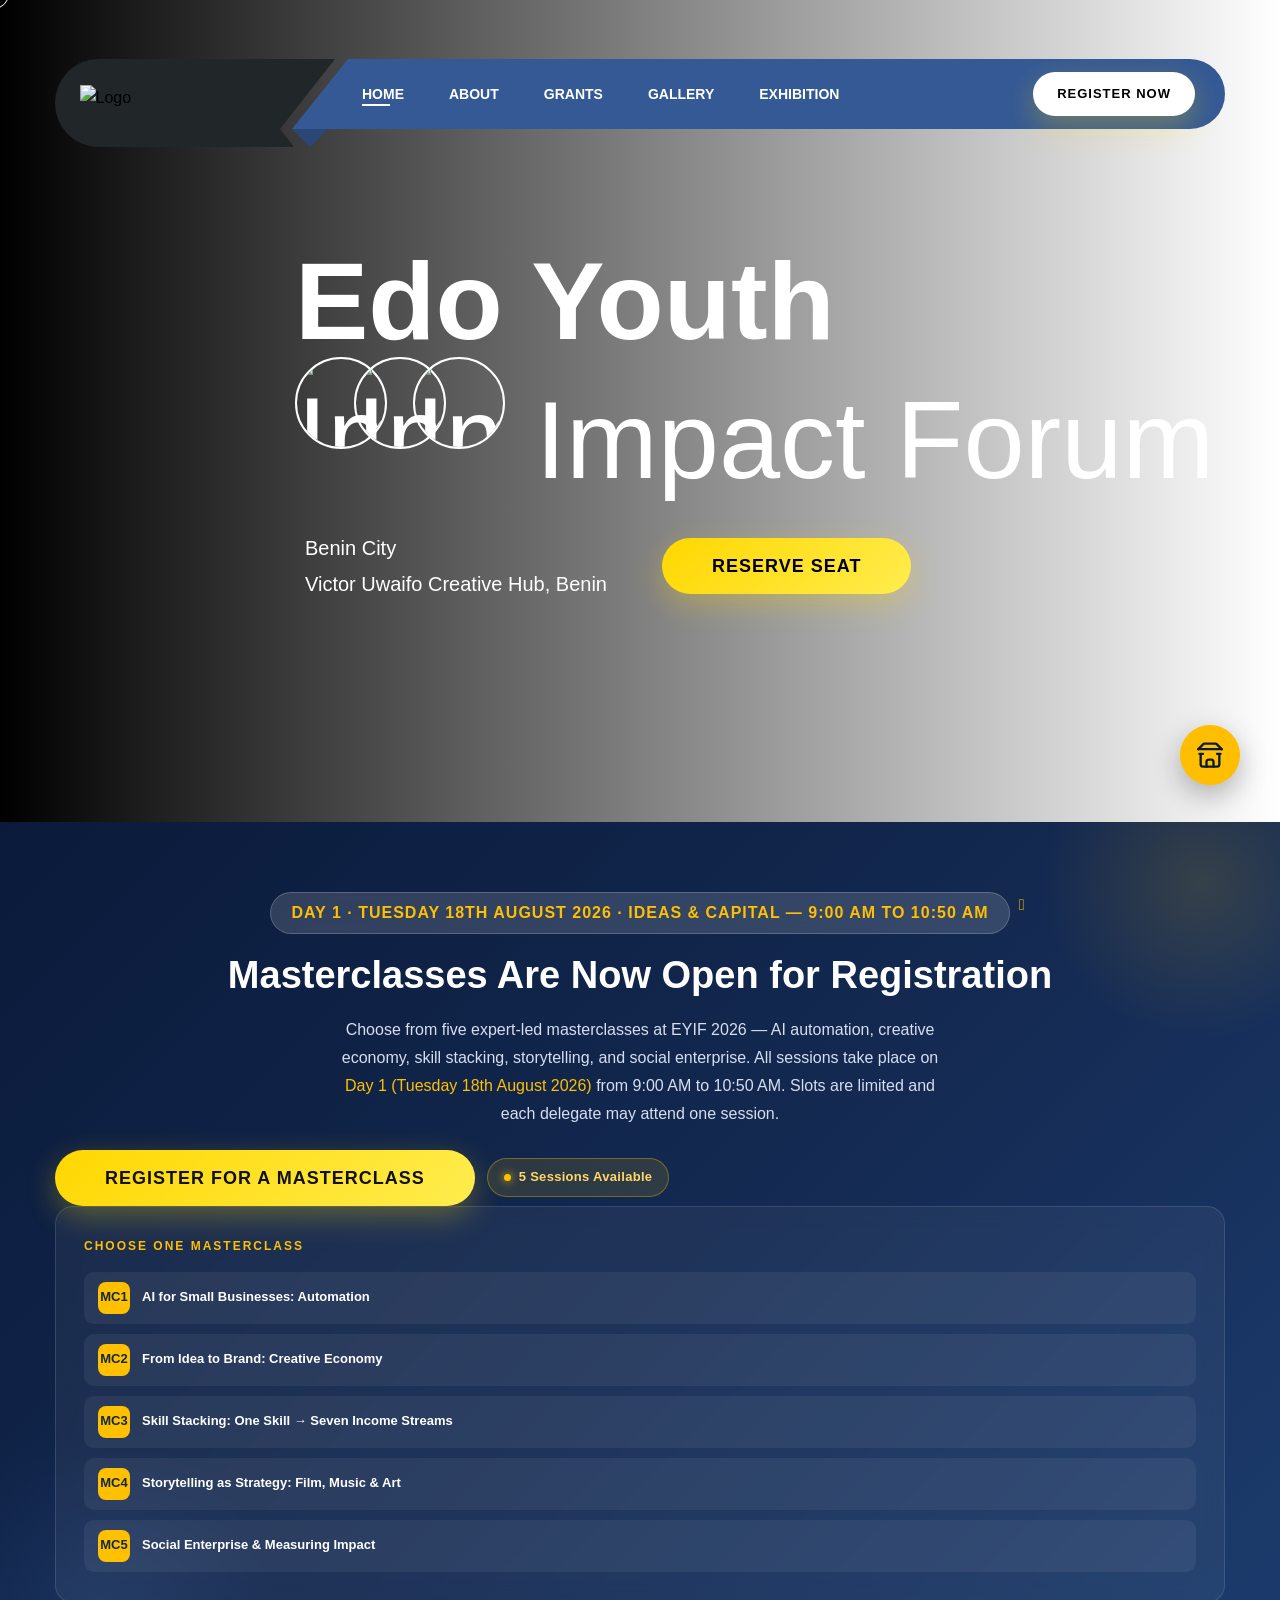
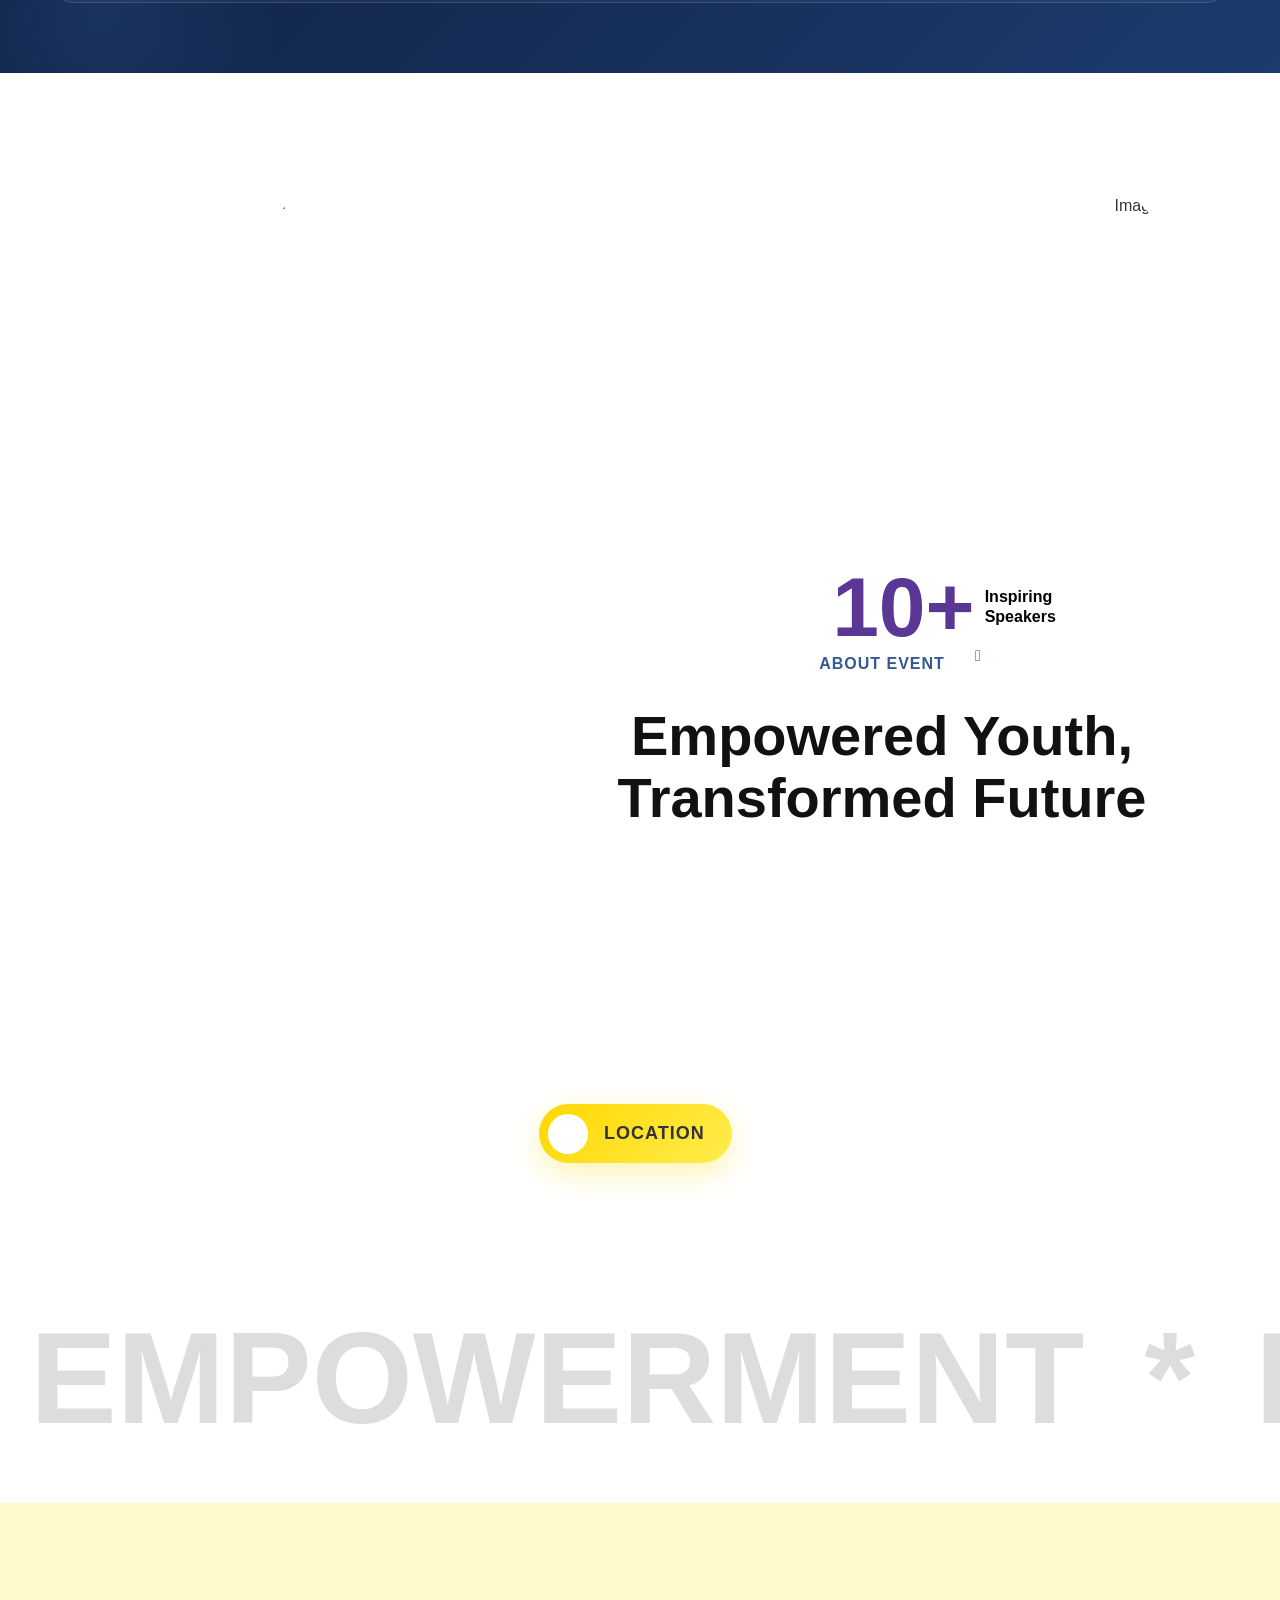
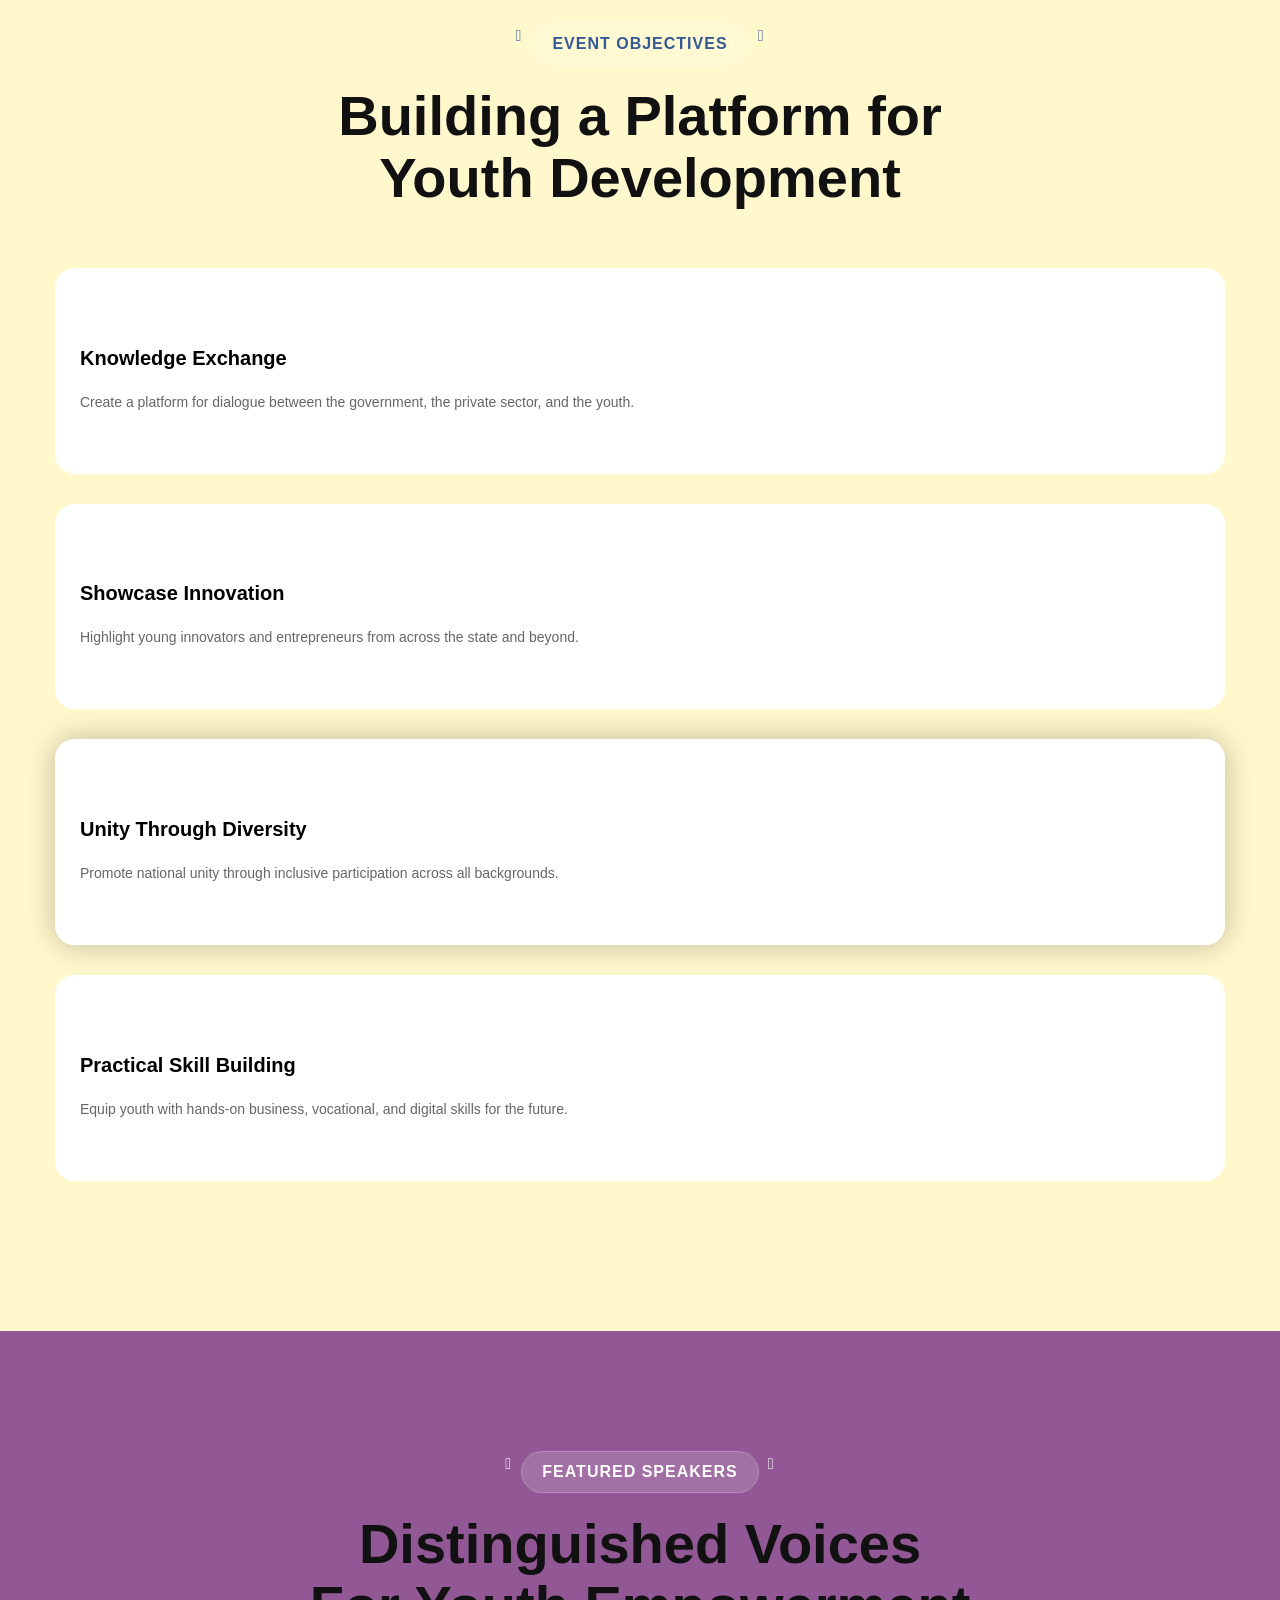
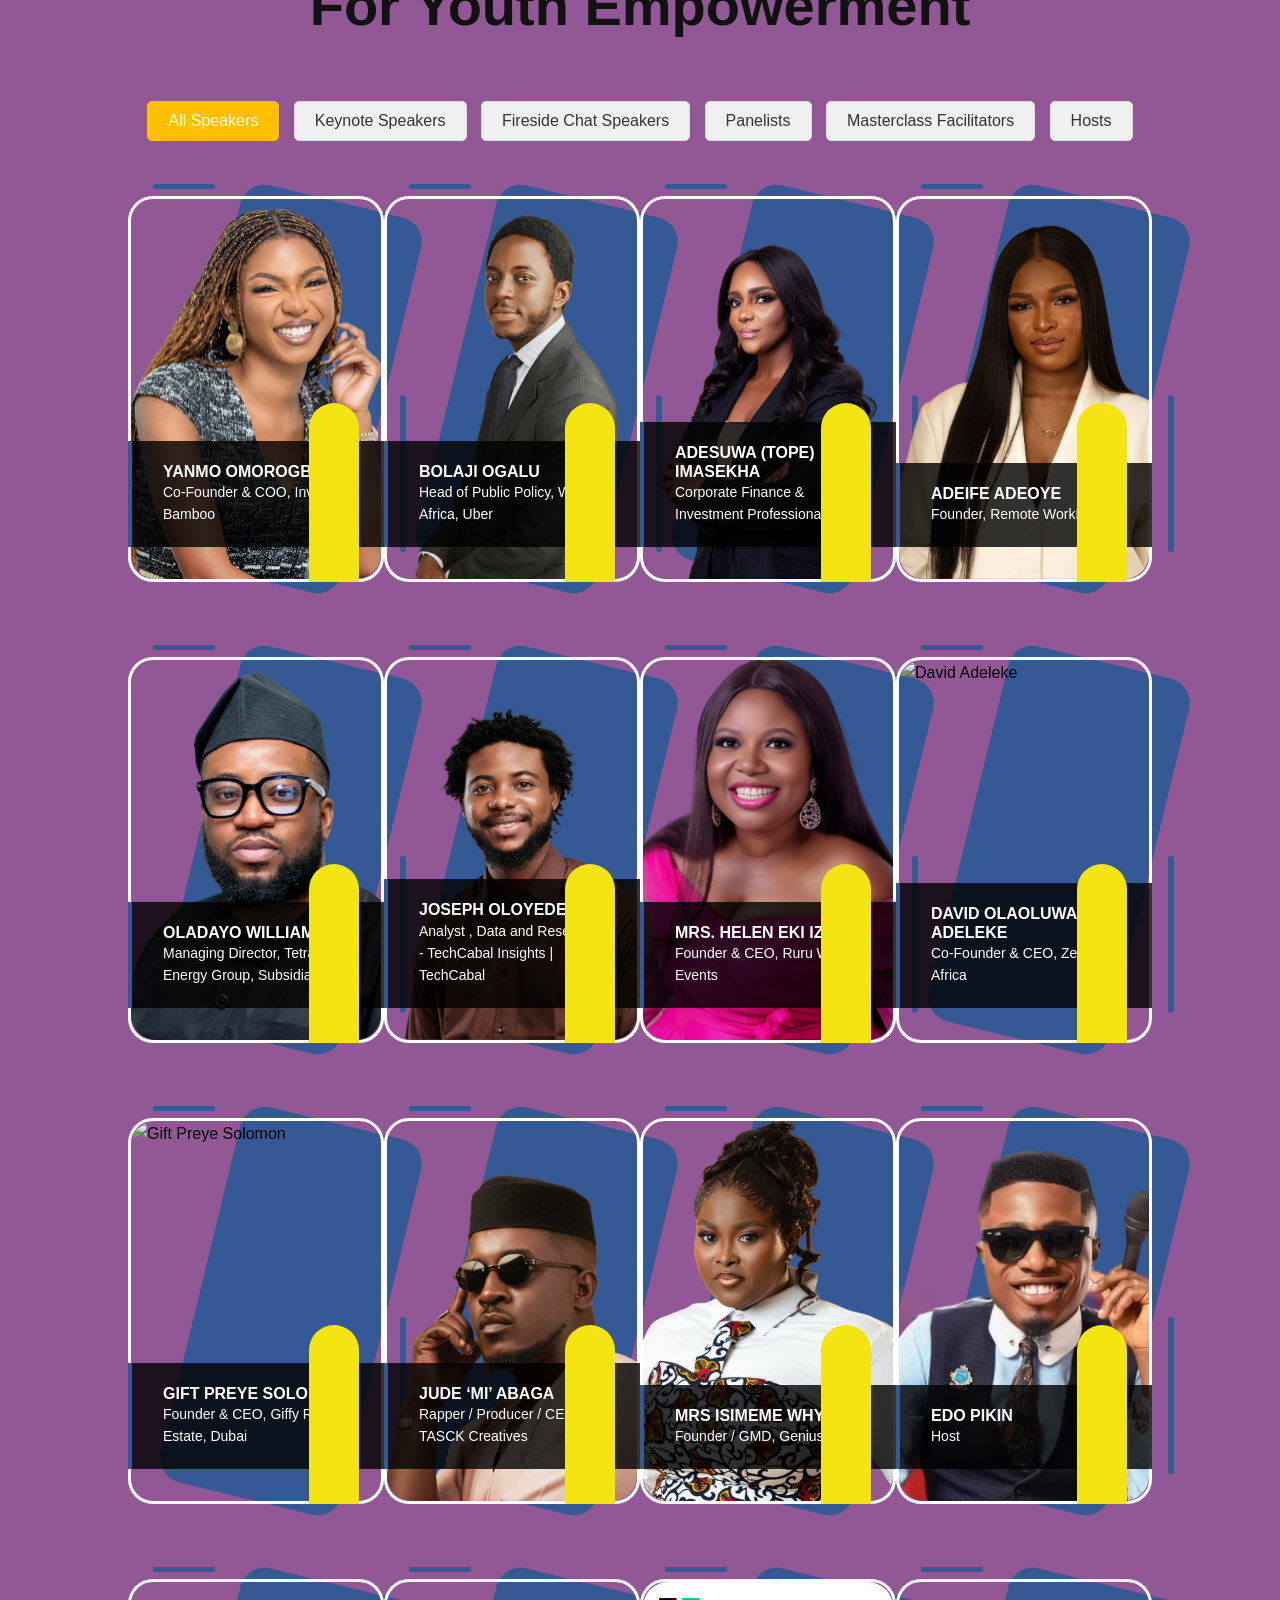
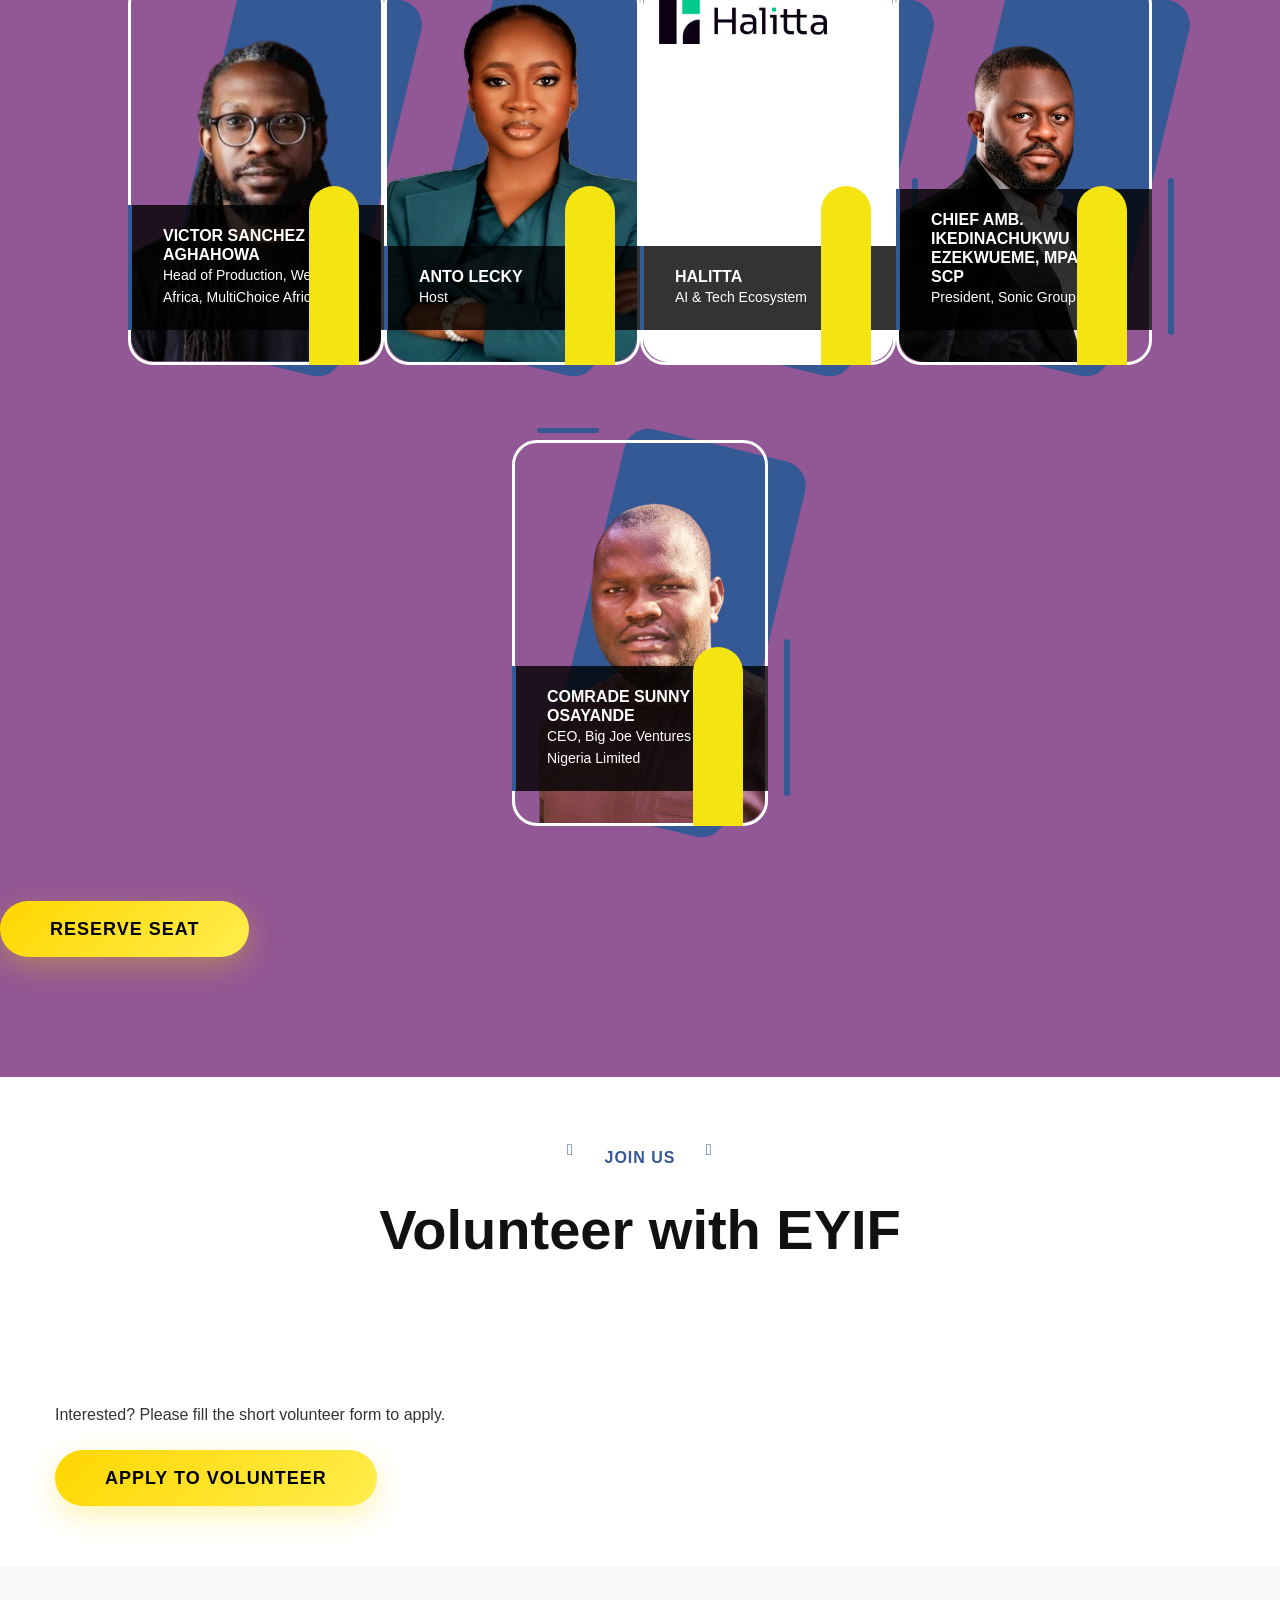
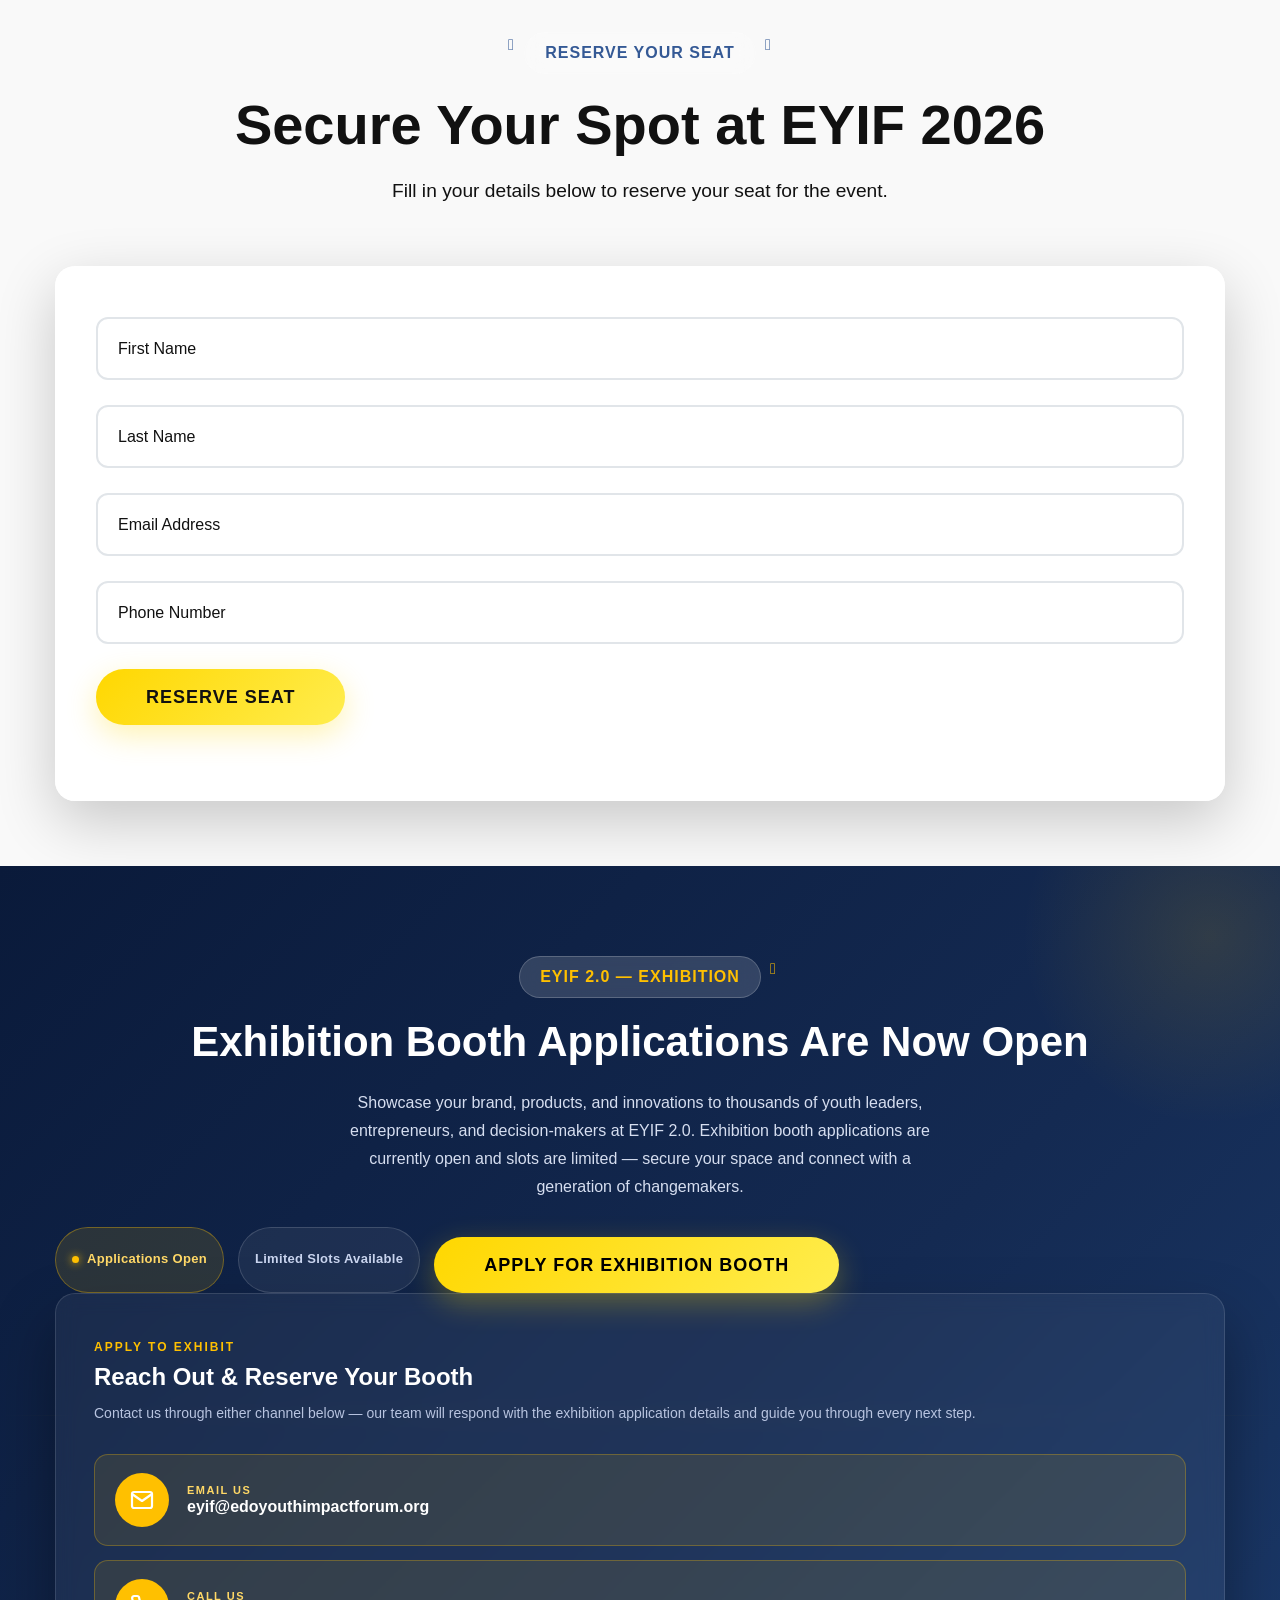
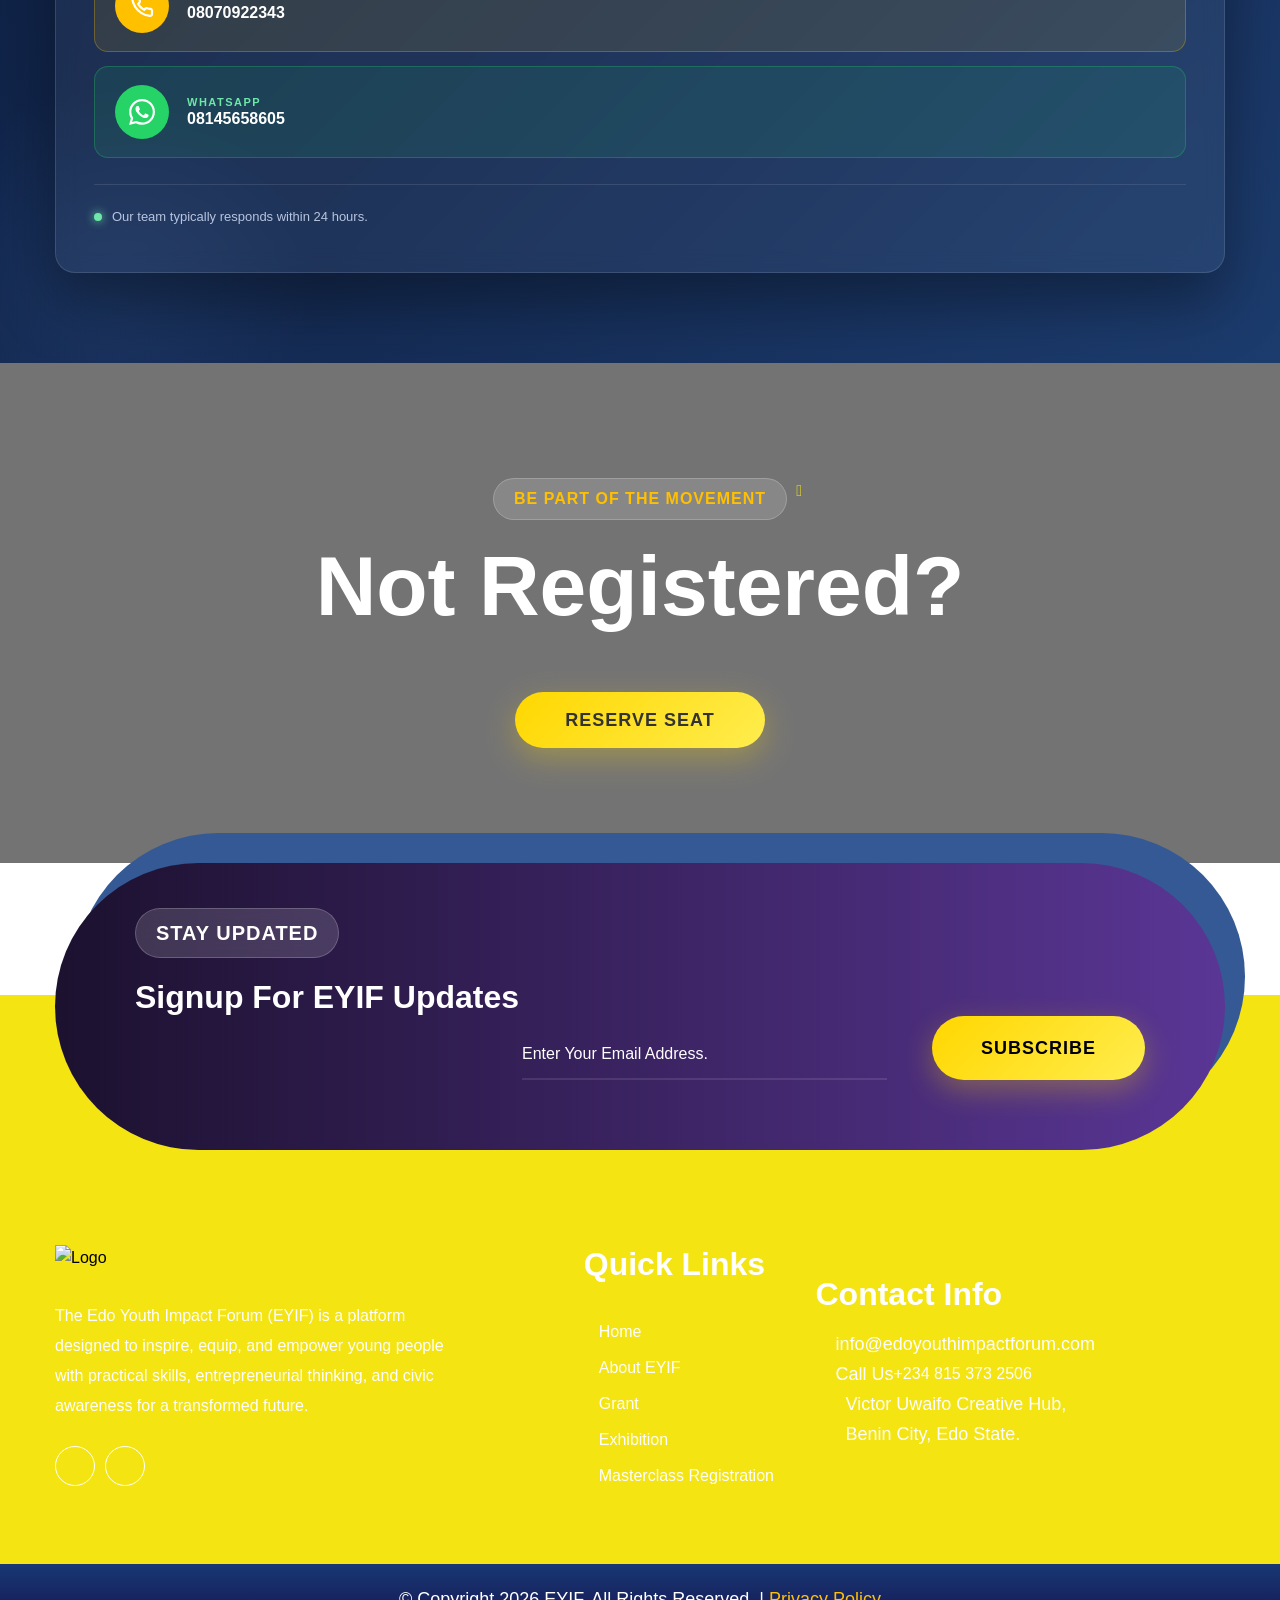
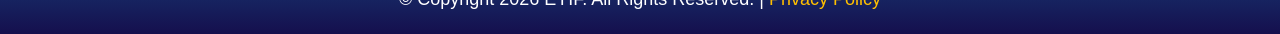
==== commit 82251c7b: "updated" ====
--- a/index.html
+++ b/index.html
@@ -1355,6 +1355,66 @@
             </div>
           </div>
 
+          <!-- Speaker Block 16 -->
+          <div class="speaker-block has-active col-xl-3 col-lg-4 col-md-6 col-sm-6 wow fadeInUp" data-wow-delay="200ms"
+            data-category="panelist">
+            <div class="inner-box active">
+              <div class="image-box">
+                <figure class="image">
+                  <a>
+                    <img src="images/speakers/Sonic group.png" alt="Chief Amb. Ikedinachukwu Ezekwueme" />
+                    <img src="images/speakers/Sonic group.png" alt="Chief Amb. Ikedinachukwu Ezekwueme" />
+                  </a>
+                </figure>
+                <div class="icon-box">
+                  <span class="icon share-icon fa fa-share-alt"></span>
+                </div>
+                <div class="social-links">
+                  <a><i class="fab fa-twitter"></i></a>
+                  <a><i class="fab fa-instagram"></i></a>
+                  <a><i class="fab fa-pinterest-p"></i></a>
+                  <a><i class="fab fa-facebook-f"></i></a>
+                </div>
+              </div>
+              <div class="info-box">
+                <h4 class="name" style="font-size: 16px">
+                  <a style="text-transform: uppercase;">Chief Amb. Ikedinachukwu Ezekwueme, MPA, SCP</a>
+                </h4>
+                <span class="designation">President, Sonic Group</span>
+              </div>
+            </div>
+          </div>
+
+          <!-- Speaker Block 17 -->
+          <div class="speaker-block has-active col-xl-3 col-lg-4 col-md-6 col-sm-6 wow fadeInUp" data-wow-delay="400ms"
+            data-category="panelist">
+            <div class="inner-box active">
+              <div class="image-box">
+                <figure class="image">
+                  <a>
+                    <img src="images/speakers/Big Joe.png" alt="Comrade Sunny Osayande" />
+                    <img src="images/speakers/Big Joe.png" alt="Comrade Sunny Osayande" />
+                  </a>
+                </figure>
+                <div class="icon-box">
+                  <span class="icon share-icon fa fa-share-alt"></span>
+                </div>
+                <div class="social-links">
+                  <a><i class="fab fa-twitter"></i></a>
+                  <a><i class="fab fa-instagram"></i></a>
+                  <a><i class="fab fa-pinterest-p"></i></a>
+                  <a><i class="fab fa-facebook-f"></i></a>
+                </div>
+              </div>
+              <div class="info-box">
+                <h4 class="name" style="font-size: 16px">
+                  <a style="text-transform: uppercase;">Comrade Sunny Osayande</a>
+                </h4>
+                <span class="designation">CEO, Big Joe Ventures Nigeria Limited</span>
+              </div>
+            </div>
+          </div>
+
         </div>
 
       </div>
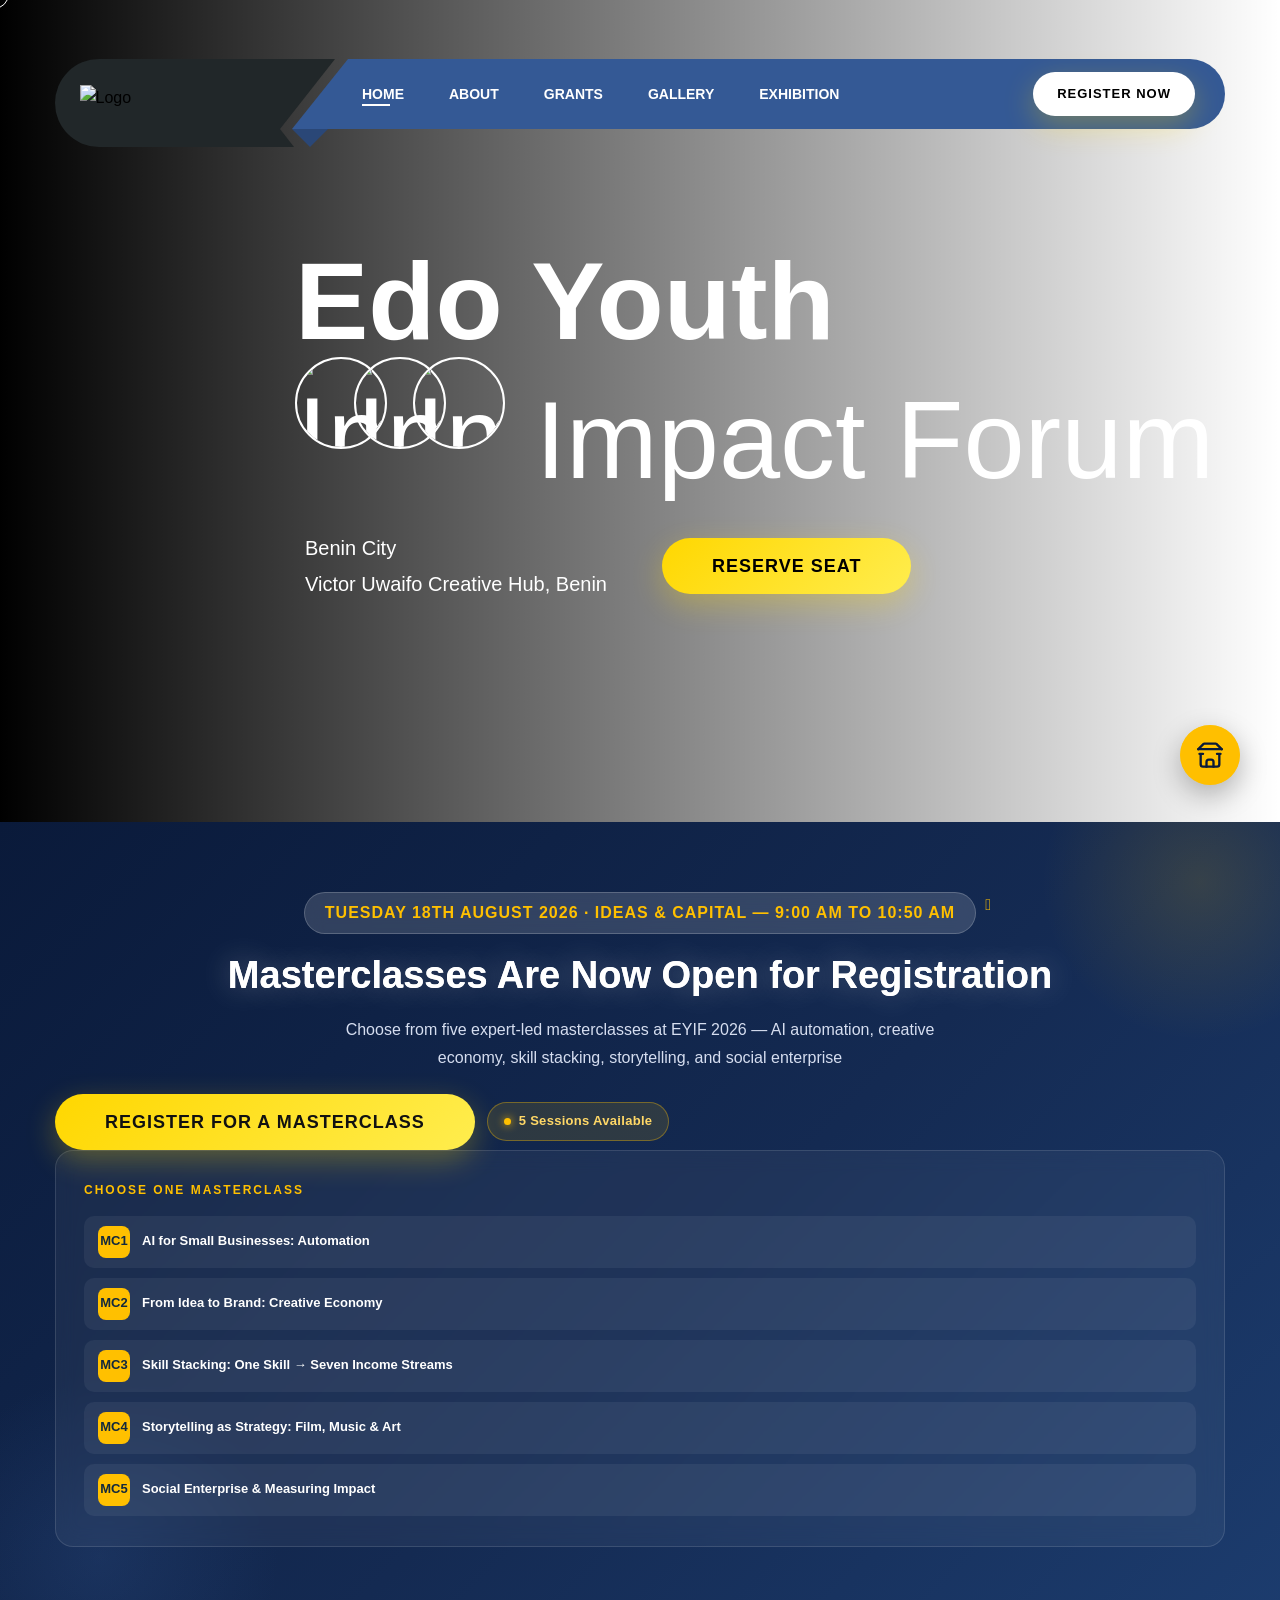
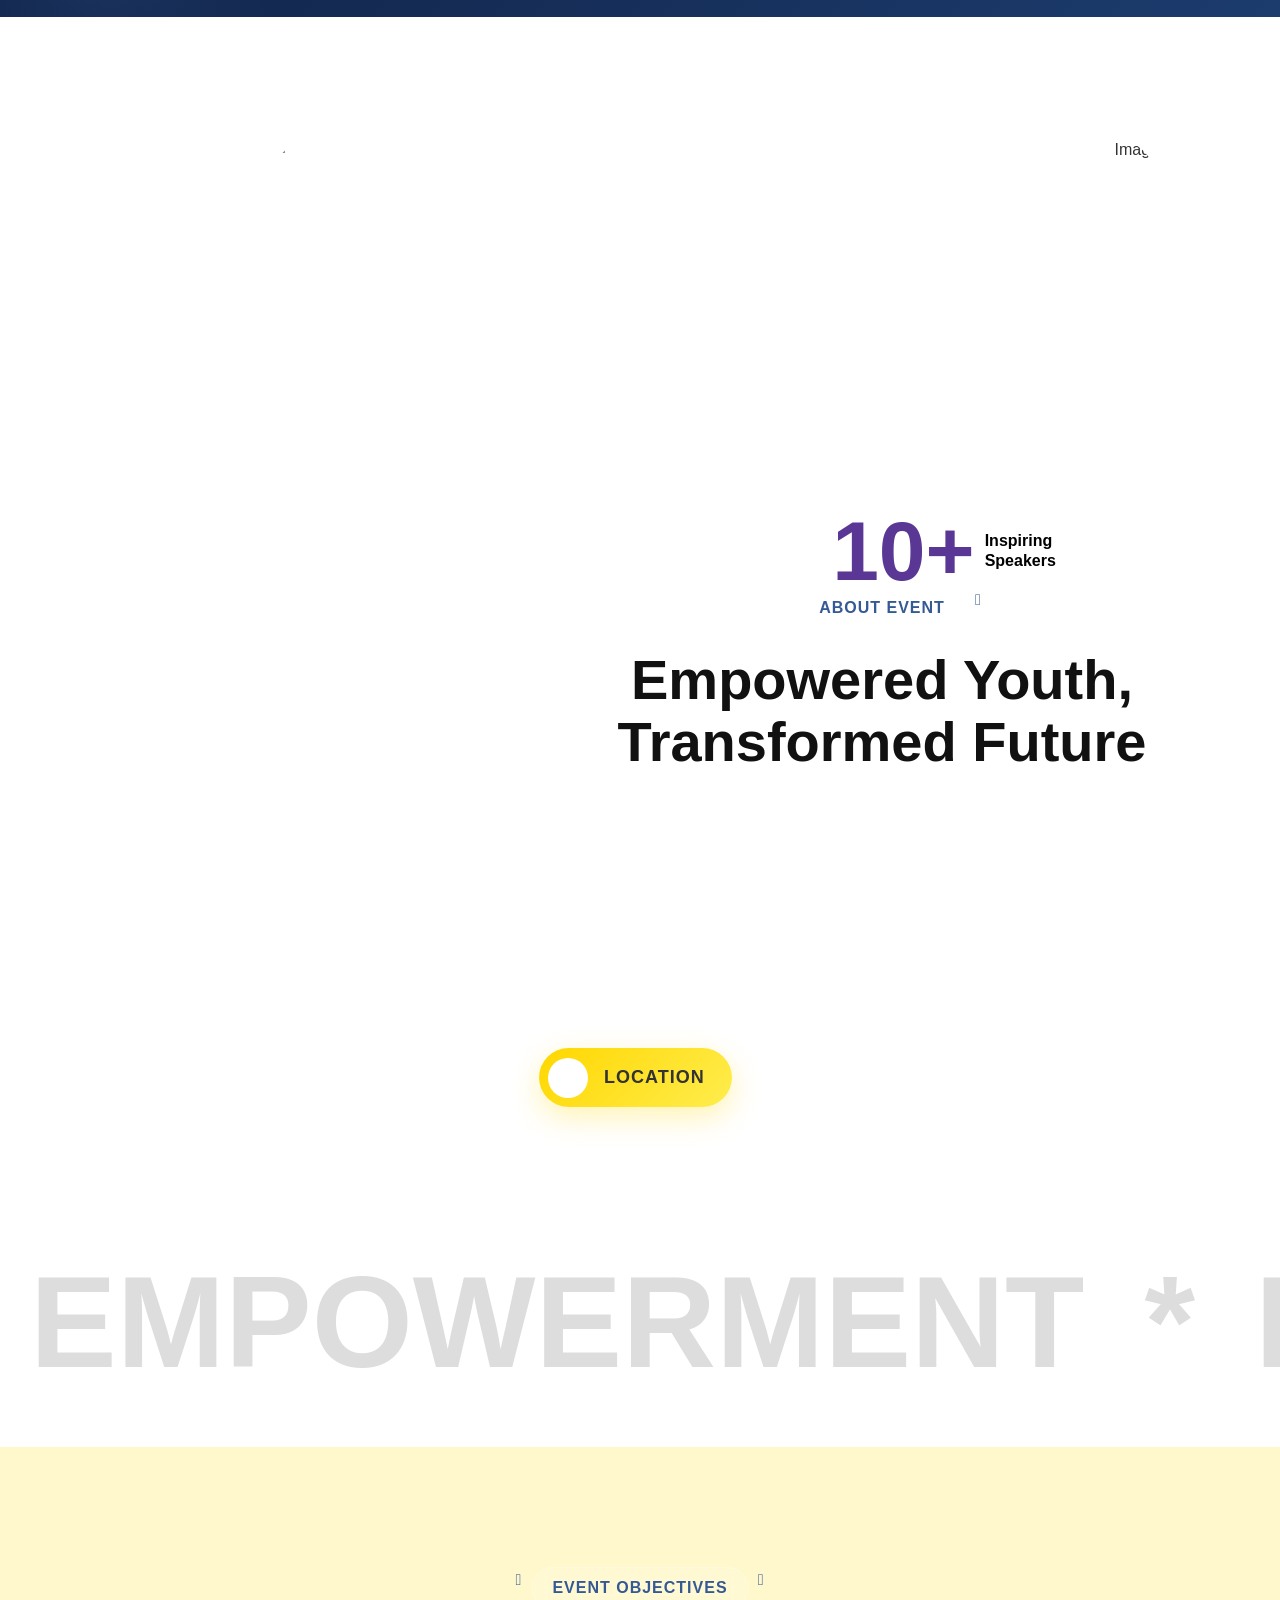
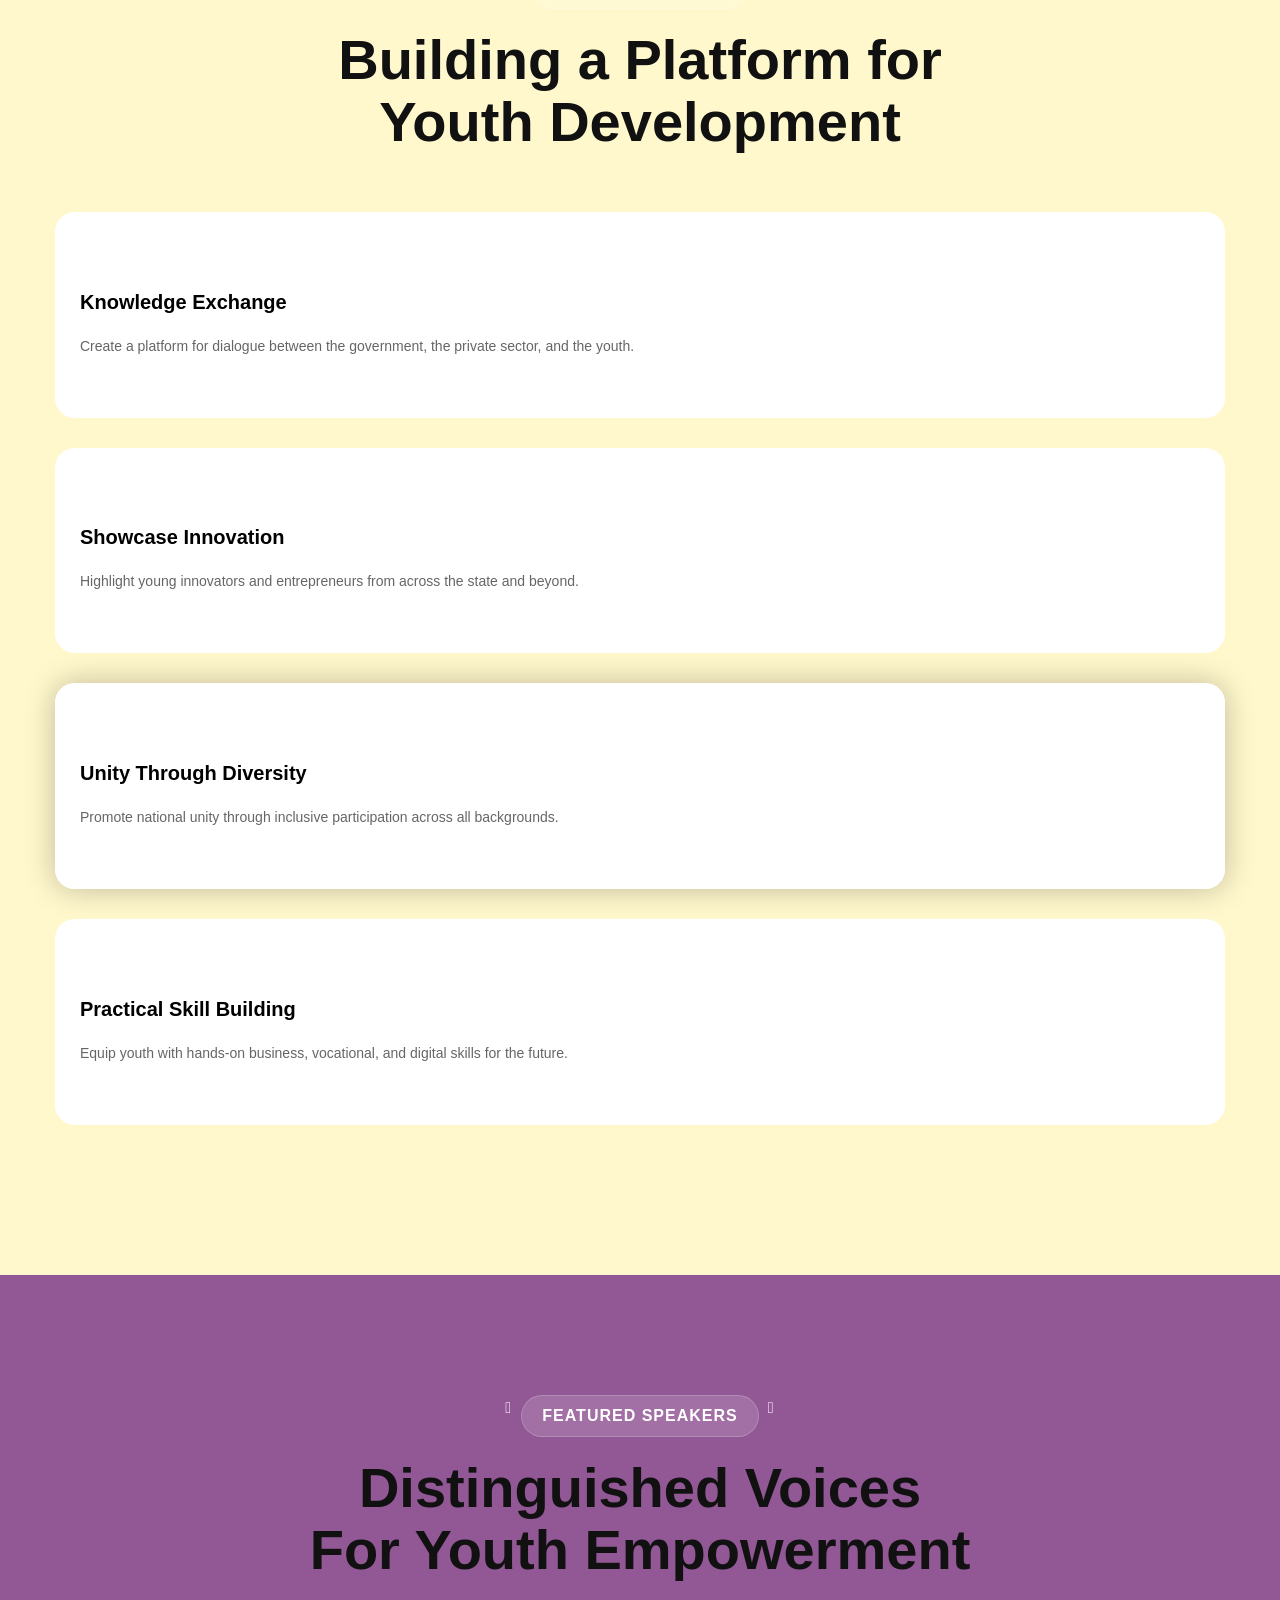
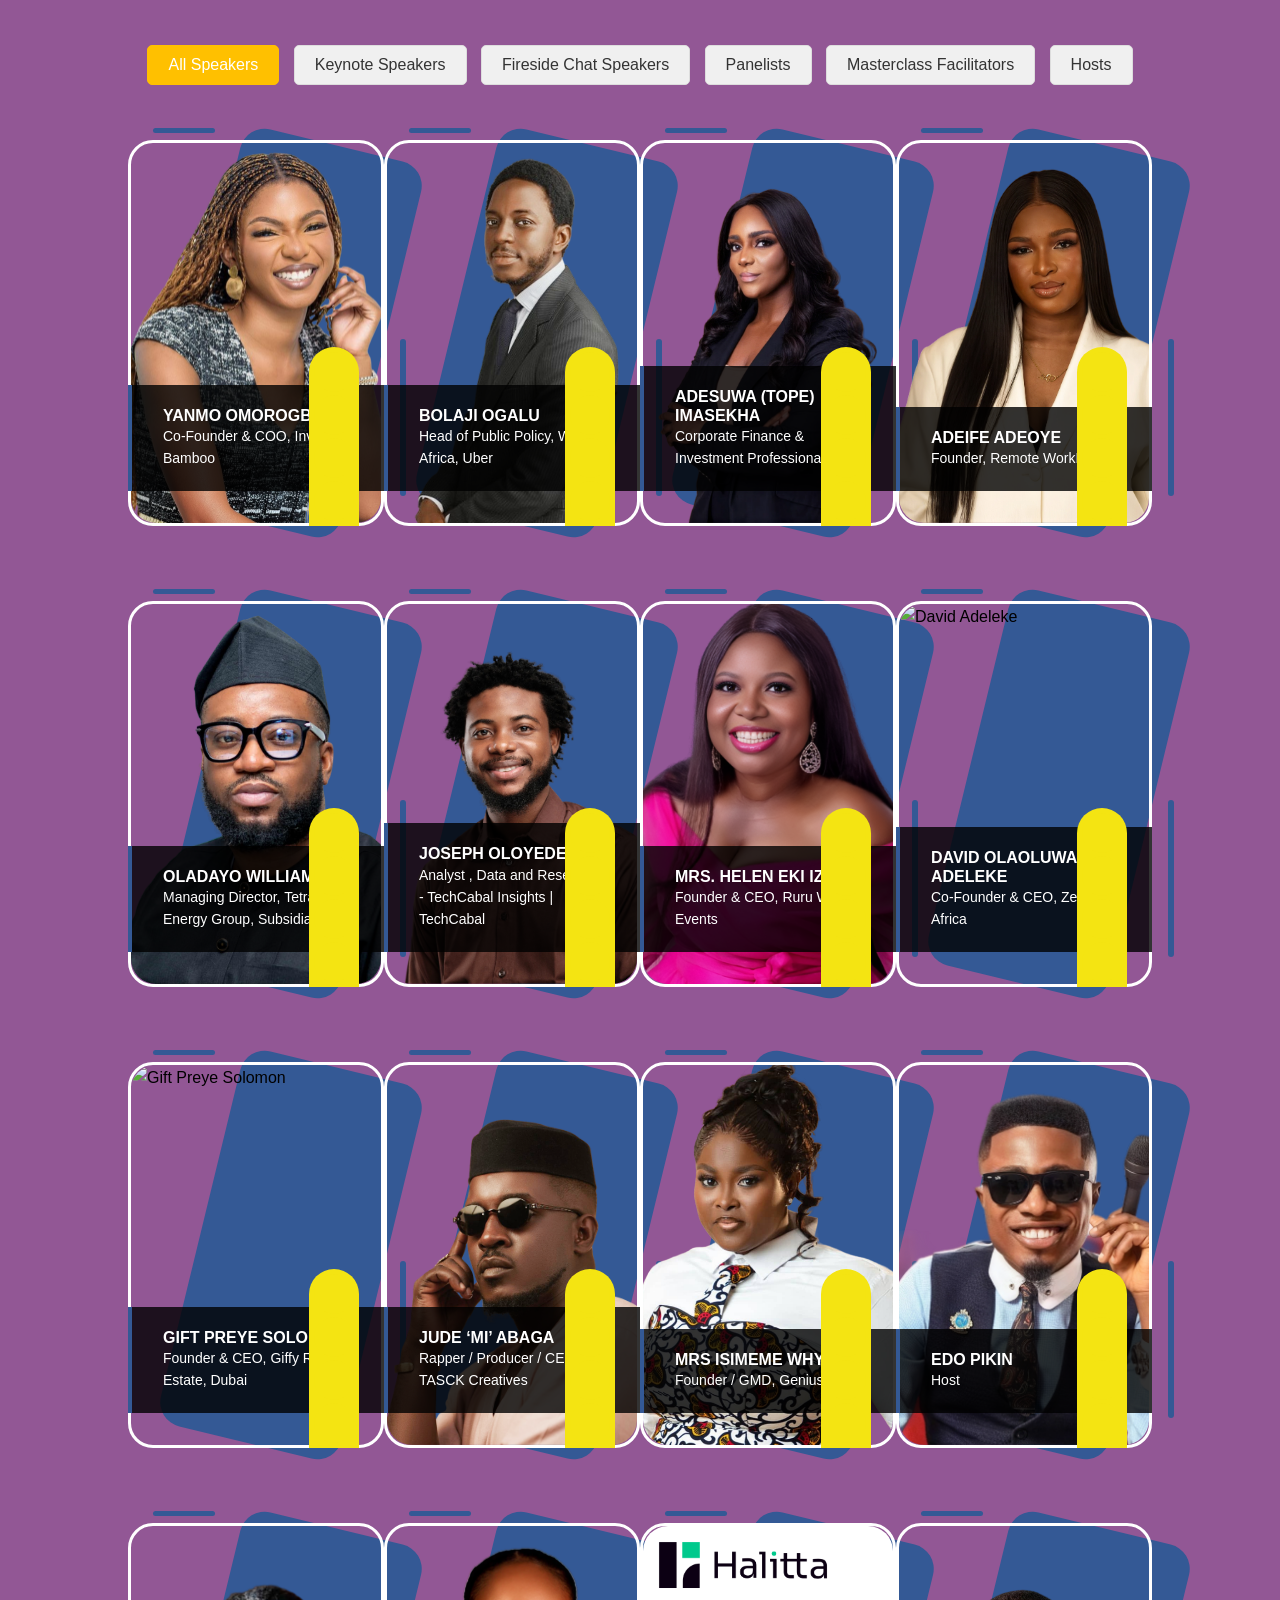
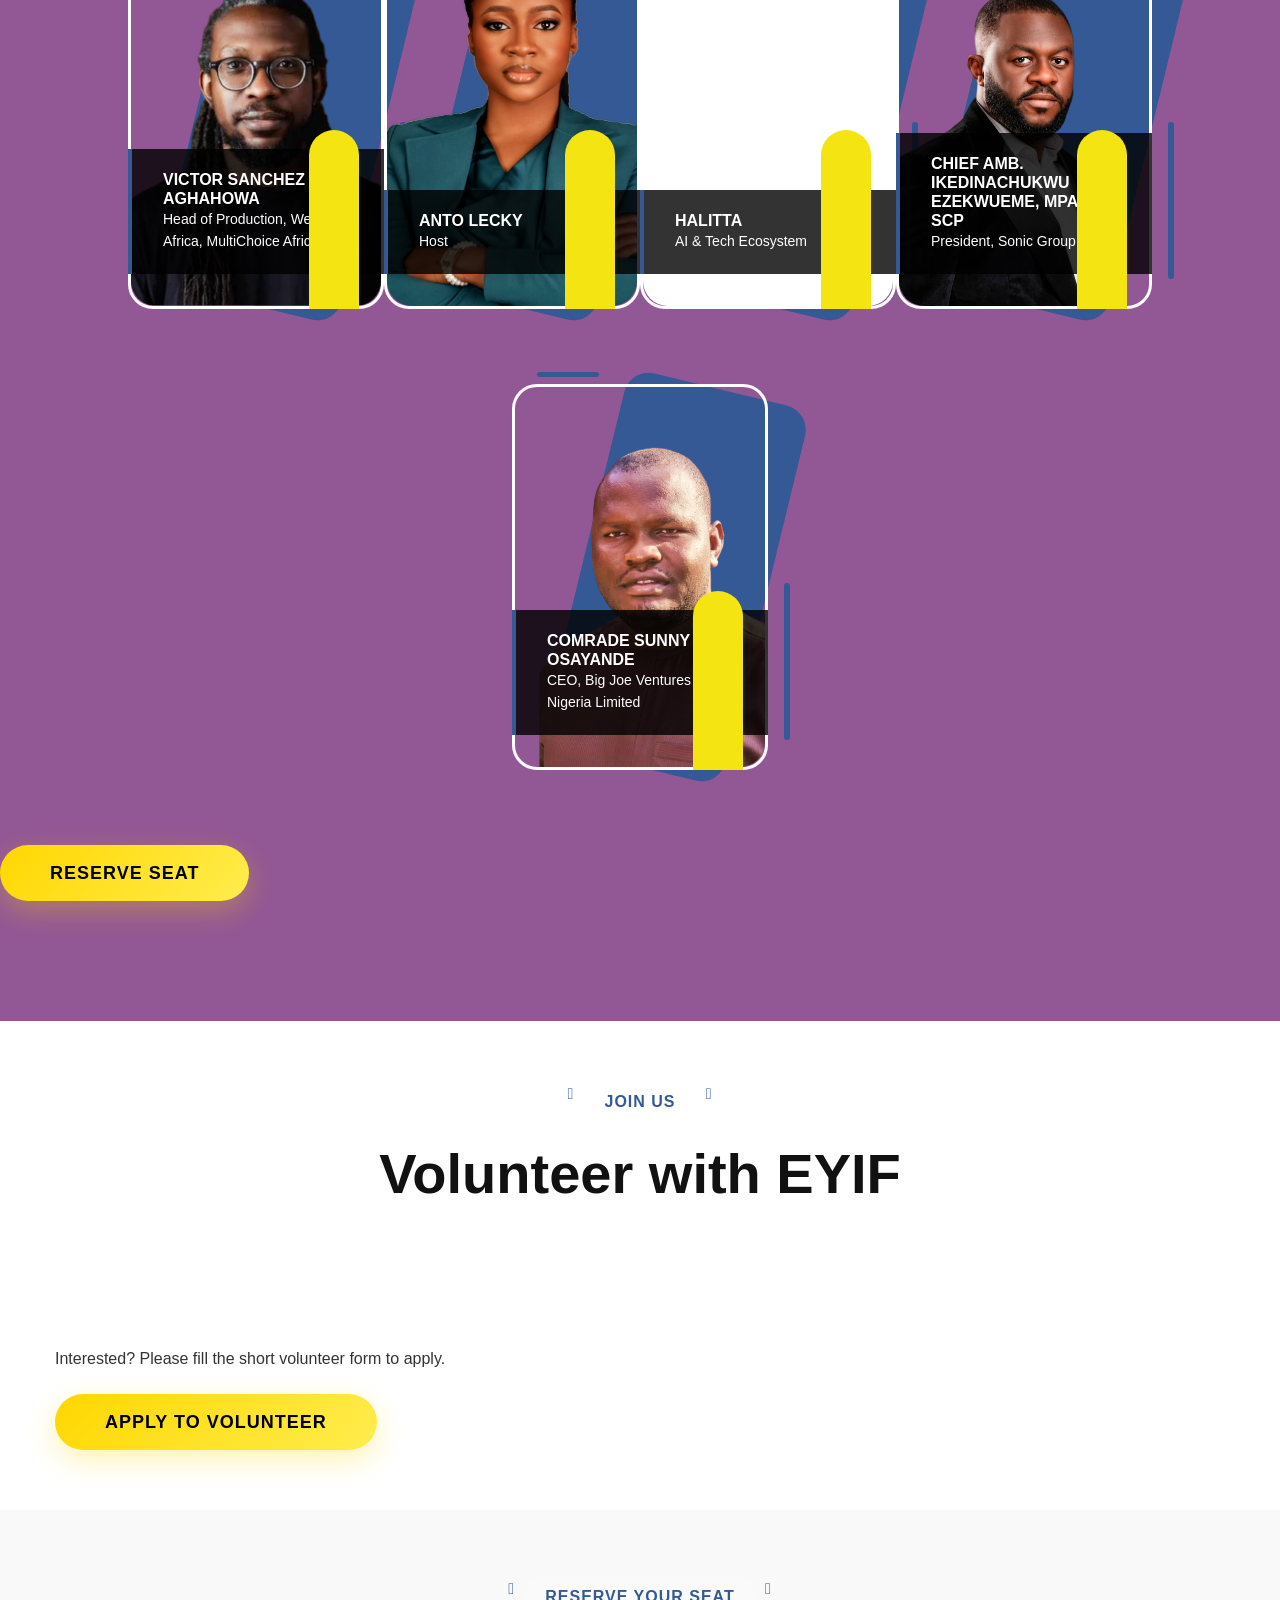
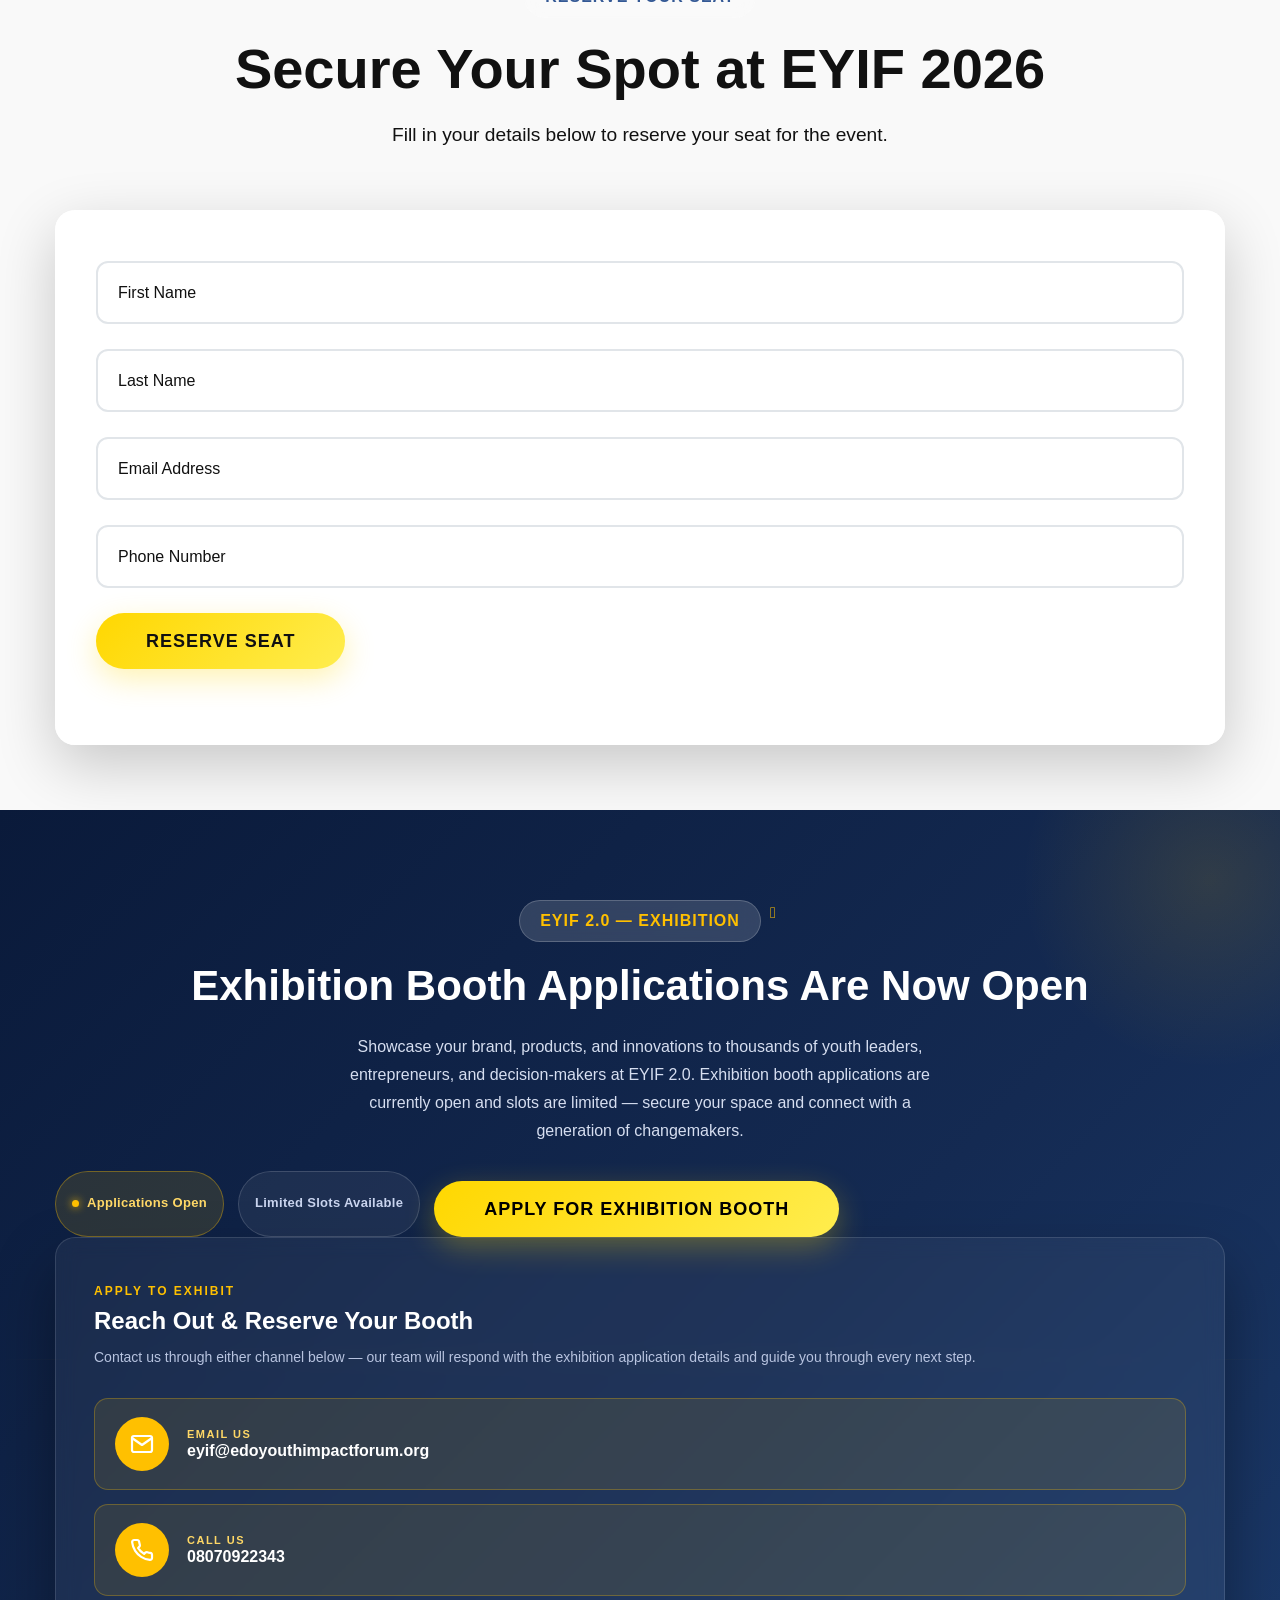
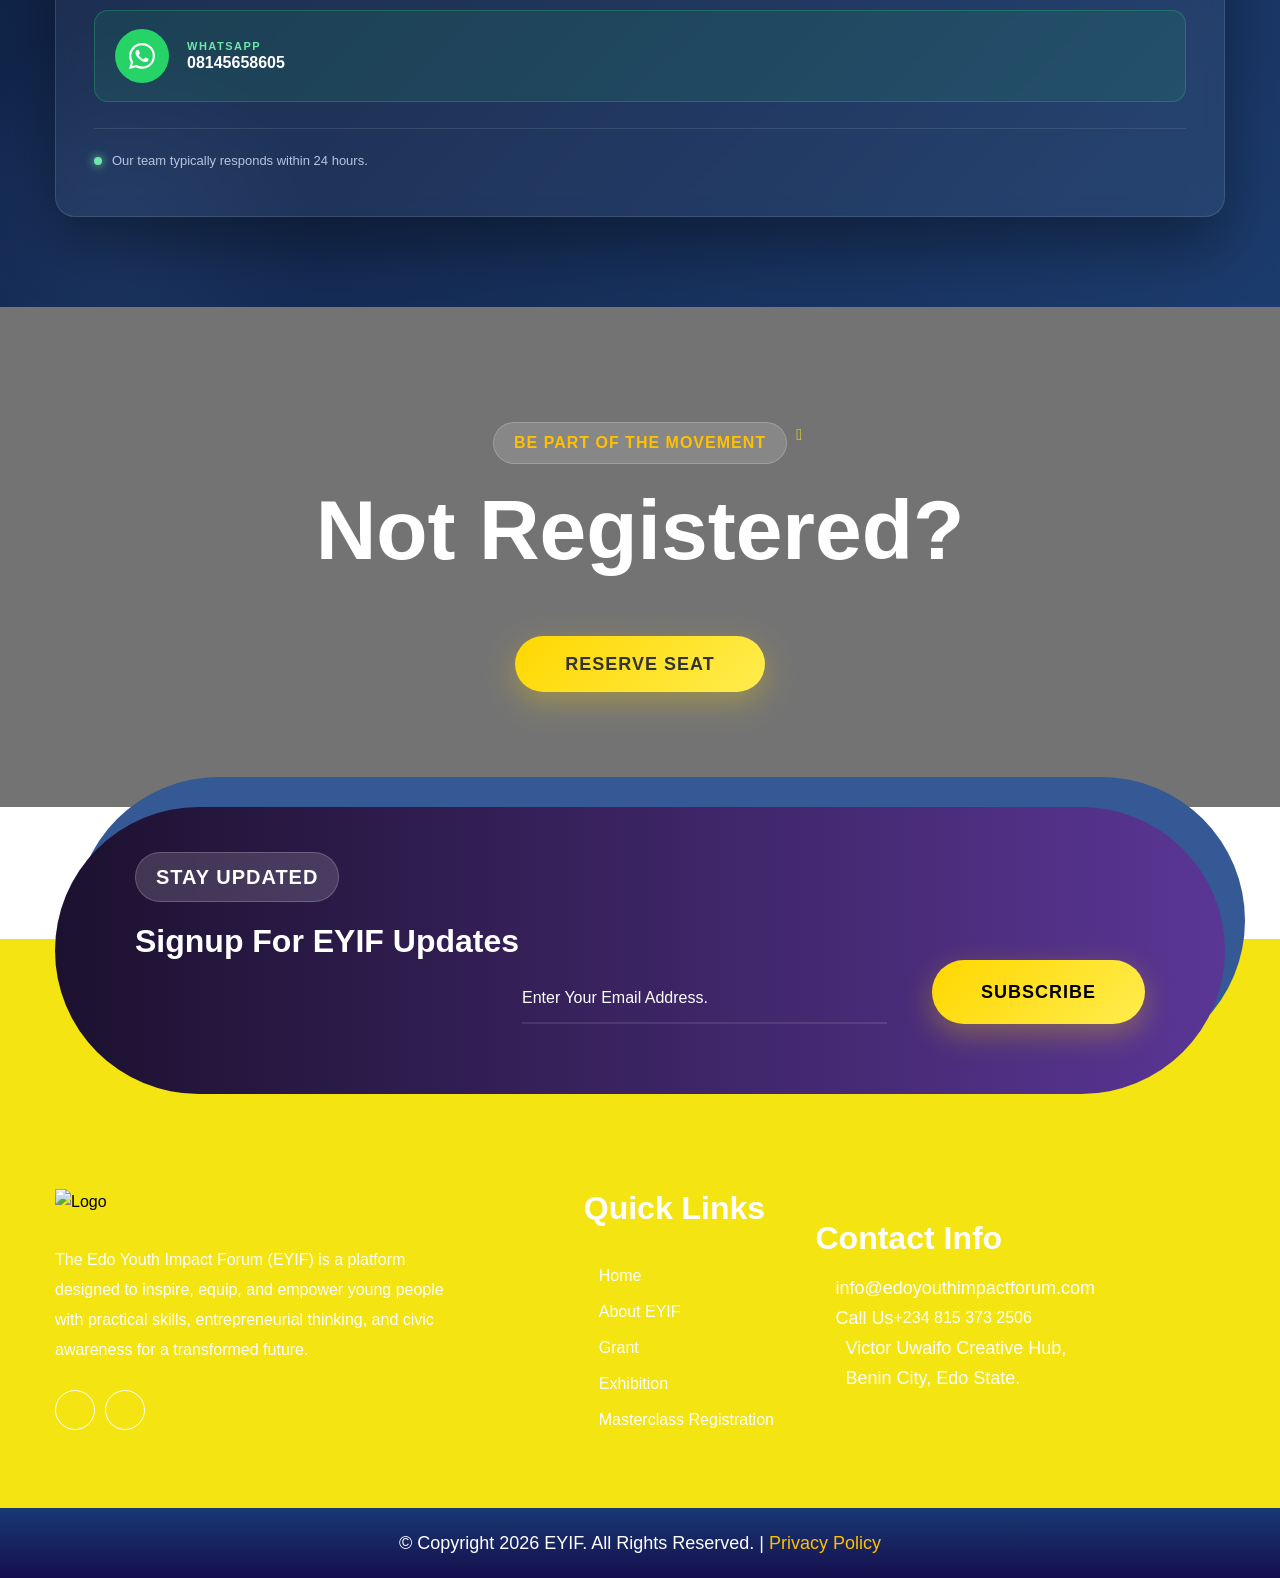
==== commit ea54e2cd: "updated" ====
--- a/index.html
+++ b/index.html
@@ -644,18 +644,16 @@
         <div class="row align-items-center" style="gap:30px 0;">
           <div class="col-lg-7 col-md-12 col-sm-12">
             <div class="sec-title light" style="margin-bottom:0;">
-              <span class="sub-title" style="color:#ffc000 !important;">Day 1 &middot; Tuesday 18th August 2026 &middot; Ideas &amp; Capital &mdash; 9:00 AM to 10:50 AM</span>
-              <h2 class="text-reveal-anim" style="color:#ffffff !important;-webkit-text-fill-color:#ffffff !important;font-size:38px;line-height:1.15;margin-bottom:18px;">
+              <span class="sub-title" style="color:#ffc000 !important;">Tuesday 18th August 2026 &middot; Ideas &amp; Capital &mdash; 9:00 AM to 10:50 AM</span>
+              <h2 class="" style="color:#ffffff !important;-webkit-text-fill-color:#ffffff !important;font-size:38px;line-height:1.15;margin-bottom:18px;">
                 Masterclasses Are Now Open for Registration
               </h2>
               <div class="text" style="color:#d6def0 !important;font-size:16px;line-height:1.75;margin-bottom:22px;">
                 Choose from five expert-led masterclasses at EYIF 2026 &mdash; AI automation,
-                creative economy, skill stacking, storytelling, and social enterprise.
-                All sessions take place on <strong style="color:#ffc000;">Day 1 (Tuesday 18th August 2026)</strong> from
-                9:00 AM to 10:50 AM. Slots are limited and each delegate may attend one session.
+                creative economy, skill stacking, storytelling, and social enterprise
               </div>
               <div style="display:flex;flex-wrap:wrap;gap:12px;align-items:center;">
-                <a href="masterclass.html#mc-form-section" class="theme-btn btn-style-one bg-yellow" style="color:#111;">
+                <a href="masterclass.html" class="theme-btn btn-style-one bg-yellow" style="color:#111;">
                   <span class="btn-title" style="color:#111;">Register for a Masterclass</span>
                 </a>
                 <span style="display:inline-flex;align-items:center;gap:8px;padding:8px 16px;border-radius:50px;background:rgba(255,192,0,0.12);border:1px solid rgba(255,192,0,0.35);color:#ffd866;font-size:13px;font-weight:600;letter-spacing:0.3px;">
@@ -668,23 +666,23 @@
             <div style="background:rgba(255,255,255,0.05);border:1px solid rgba(255,255,255,0.12);border-radius:18px;padding:30px 28px;backdrop-filter:blur(10px);-webkit-backdrop-filter:blur(10px);">
               <div style="font-size:12px;font-weight:700;letter-spacing:2px;text-transform:uppercase;color:#ffc000;margin-bottom:16px;">Choose One Masterclass</div>
               <div style="display:flex;flex-direction:column;gap:10px;">
-                <a href="masterclass.html#mc-form-section" style="display:flex;align-items:center;gap:12px;padding:10px 14px;border-radius:10px;background:rgba(255,255,255,0.06);text-decoration:none;transition:all 0.3s ease;" onmouseover="this.style.background='rgba(255,192,0,0.15)';this.style.transform='translateX(4px)';" onmouseout="this.style.background='rgba(255,255,255,0.06)';this.style.transform='';">
+                <a href="masterclass.html" style="display:flex;align-items:center;gap:12px;padding:10px 14px;border-radius:10px;background:rgba(255,255,255,0.06);text-decoration:none;transition:all 0.3s ease;" onmouseover="this.style.background='rgba(255,192,0,0.15)';this.style.transform='translateX(4px)';" onmouseout="this.style.background='rgba(255,255,255,0.06)';this.style.transform='';">
                   <span style="flex-shrink:0;display:inline-flex;align-items:center;justify-content:center;width:32px;height:32px;border-radius:8px;background:#ffc000;color:#13293d;font-size:13px;font-weight:700;">MC1</span>
                   <span style="color:#fff;font-size:13px;font-weight:600;">AI for Small Businesses: Automation</span>
                 </a>
-                <a href="masterclass.html#mc-form-section" style="display:flex;align-items:center;gap:12px;padding:10px 14px;border-radius:10px;background:rgba(255,255,255,0.06);text-decoration:none;transition:all 0.3s ease;" onmouseover="this.style.background='rgba(255,192,0,0.15)';this.style.transform='translateX(4px)';" onmouseout="this.style.background='rgba(255,255,255,0.06)';this.style.transform='';">
+                <a href="masterclass.html" style="display:flex;align-items:center;gap:12px;padding:10px 14px;border-radius:10px;background:rgba(255,255,255,0.06);text-decoration:none;transition:all 0.3s ease;" onmouseover="this.style.background='rgba(255,192,0,0.15)';this.style.transform='translateX(4px)';" onmouseout="this.style.background='rgba(255,255,255,0.06)';this.style.transform='';">
                   <span style="flex-shrink:0;display:inline-flex;align-items:center;justify-content:center;width:32px;height:32px;border-radius:8px;background:#ffc000;color:#13293d;font-size:13px;font-weight:700;">MC2</span>
                   <span style="color:#fff;font-size:13px;font-weight:600;">From Idea to Brand: Creative Economy</span>
                 </a>
-                <a href="masterclass.html#mc-form-section" style="display:flex;align-items:center;gap:12px;padding:10px 14px;border-radius:10px;background:rgba(255,255,255,0.06);text-decoration:none;transition:all 0.3s ease;" onmouseover="this.style.background='rgba(255,192,0,0.15)';this.style.transform='translateX(4px)';" onmouseout="this.style.background='rgba(255,255,255,0.06)';this.style.transform='';">
+                <a href="masterclass.html" style="display:flex;align-items:center;gap:12px;padding:10px 14px;border-radius:10px;background:rgba(255,255,255,0.06);text-decoration:none;transition:all 0.3s ease;" onmouseover="this.style.background='rgba(255,192,0,0.15)';this.style.transform='translateX(4px)';" onmouseout="this.style.background='rgba(255,255,255,0.06)';this.style.transform='';">
                   <span style="flex-shrink:0;display:inline-flex;align-items:center;justify-content:center;width:32px;height:32px;border-radius:8px;background:#ffc000;color:#13293d;font-size:13px;font-weight:700;">MC3</span>
                   <span style="color:#fff;font-size:13px;font-weight:600;">Skill Stacking: One Skill &rarr; Seven Income Streams</span>
                 </a>
-                <a href="masterclass.html#mc-form-section" style="display:flex;align-items:center;gap:12px;padding:10px 14px;border-radius:10px;background:rgba(255,255,255,0.06);text-decoration:none;transition:all 0.3s ease;" onmouseover="this.style.background='rgba(255,192,0,0.15)';this.style.transform='translateX(4px)';" onmouseout="this.style.background='rgba(255,255,255,0.06)';this.style.transform='';">
+                <a href="masterclass.html" style="display:flex;align-items:center;gap:12px;padding:10px 14px;border-radius:10px;background:rgba(255,255,255,0.06);text-decoration:none;transition:all 0.3s ease;" onmouseover="this.style.background='rgba(255,192,0,0.15)';this.style.transform='translateX(4px)';" onmouseout="this.style.background='rgba(255,255,255,0.06)';this.style.transform='';">
                   <span style="flex-shrink:0;display:inline-flex;align-items:center;justify-content:center;width:32px;height:32px;border-radius:8px;background:#ffc000;color:#13293d;font-size:13px;font-weight:700;">MC4</span>
                   <span style="color:#fff;font-size:13px;font-weight:600;">Storytelling as Strategy: Film, Music &amp; Art</span>
                 </a>
-                <a href="masterclass.html#mc-form-section" style="display:flex;align-items:center;gap:12px;padding:10px 14px;border-radius:10px;background:rgba(255,255,255,0.06);text-decoration:none;transition:all 0.3s ease;" onmouseover="this.style.background='rgba(255,192,0,0.15)';this.style.transform='translateX(4px)';" onmouseout="this.style.background='rgba(255,255,255,0.06)';this.style.transform='';">
+                <a href="masterclass.html" style="display:flex;align-items:center;gap:12px;padding:10px 14px;border-radius:10px;background:rgba(255,255,255,0.06);text-decoration:none;transition:all 0.3s ease;" onmouseover="this.style.background='rgba(255,192,0,0.15)';this.style.transform='translateX(4px)';" onmouseout="this.style.background='rgba(255,255,255,0.06)';this.style.transform='';">
                   <span style="flex-shrink:0;display:inline-flex;align-items:center;justify-content:center;width:32px;height:32px;border-radius:8px;background:#ffc000;color:#13293d;font-size:13px;font-weight:700;">MC5</span>
                   <span style="color:#fff;font-size:13px;font-weight:600;">Social Enterprise &amp; Measuring Impact</span>
                 </a>
@@ -2010,7 +2008,7 @@
                     <i class="fa fa-angle-double-right"></i><a href="exhibition.html">Exhibition</a>
                   </li>
                   <li>
-                    <i class="fa fa-angle-double-right"></i><a href="masterclass.html#mc-form-section">Masterclass Registration</a>
+                    <i class="fa fa-angle-double-right"></i><a href="masterclass.html">Masterclass Registration</a>
                   </li>
                 </ul>
               </div>
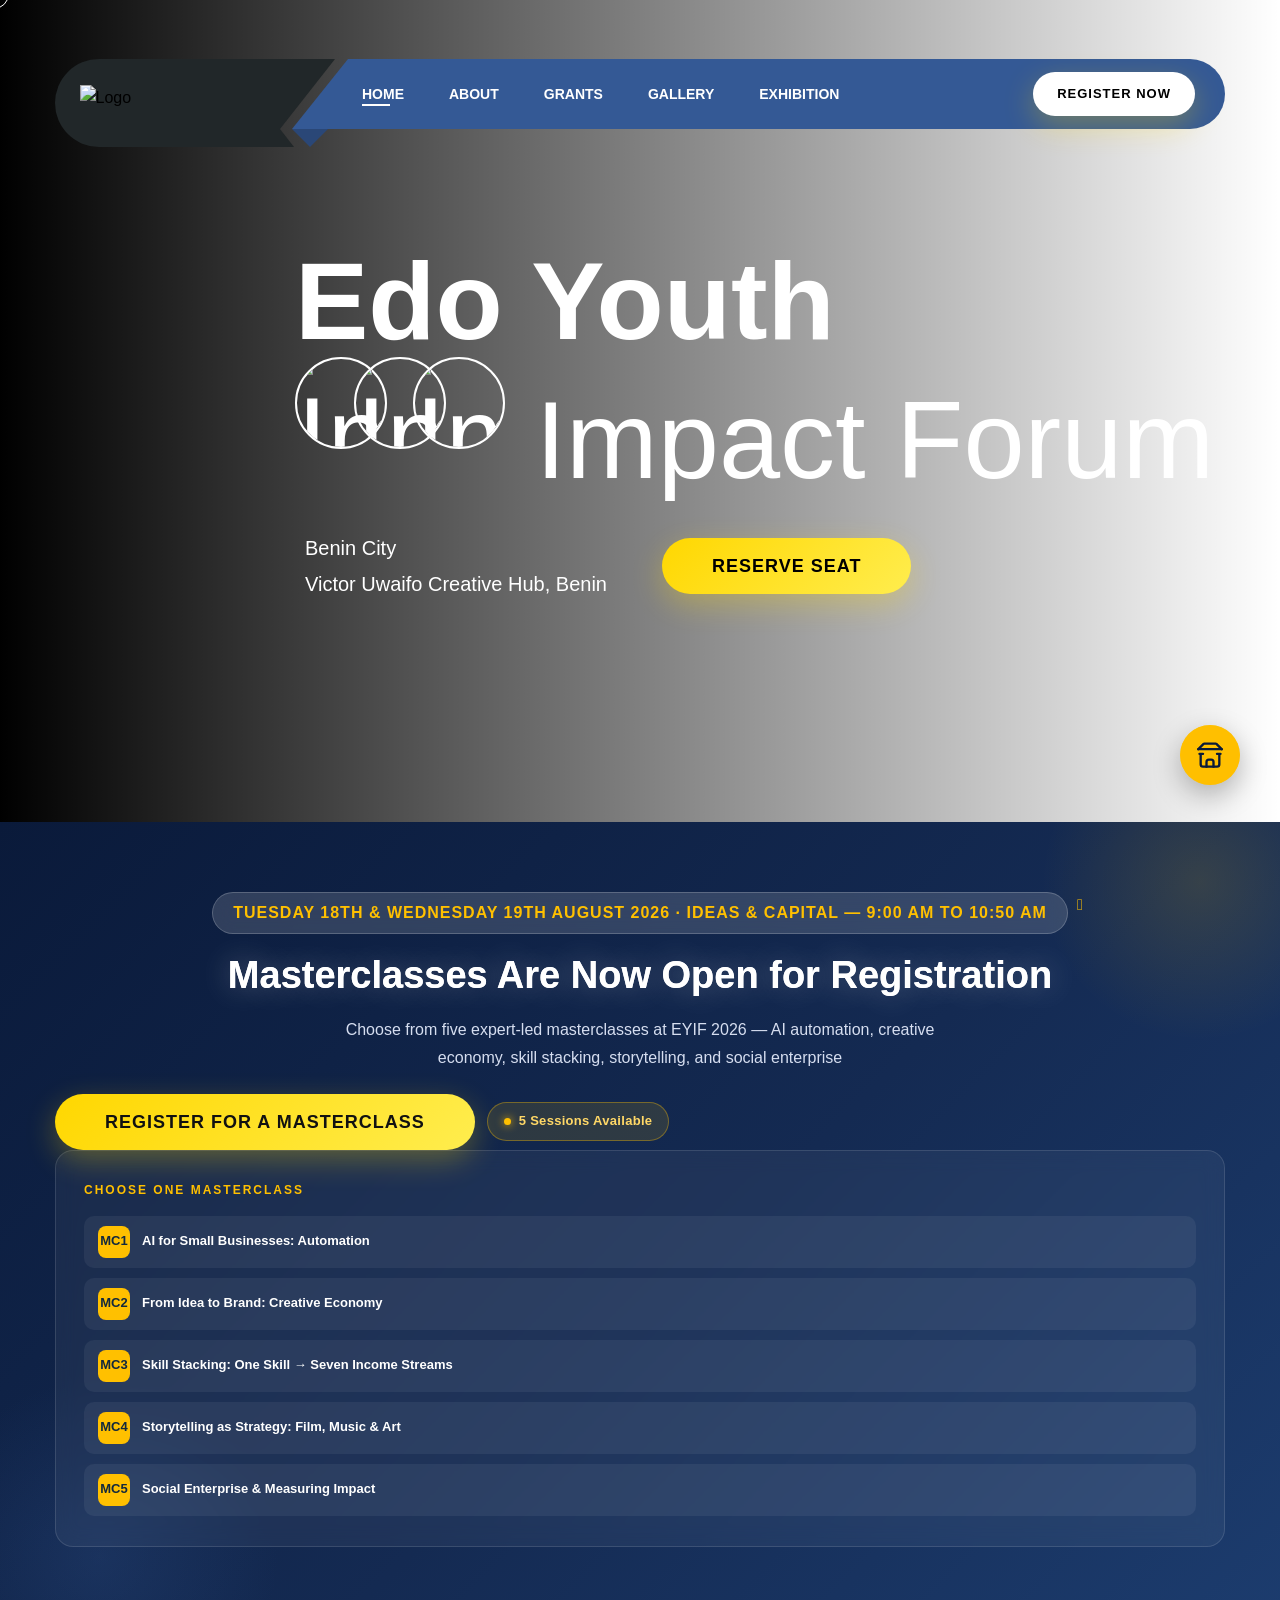
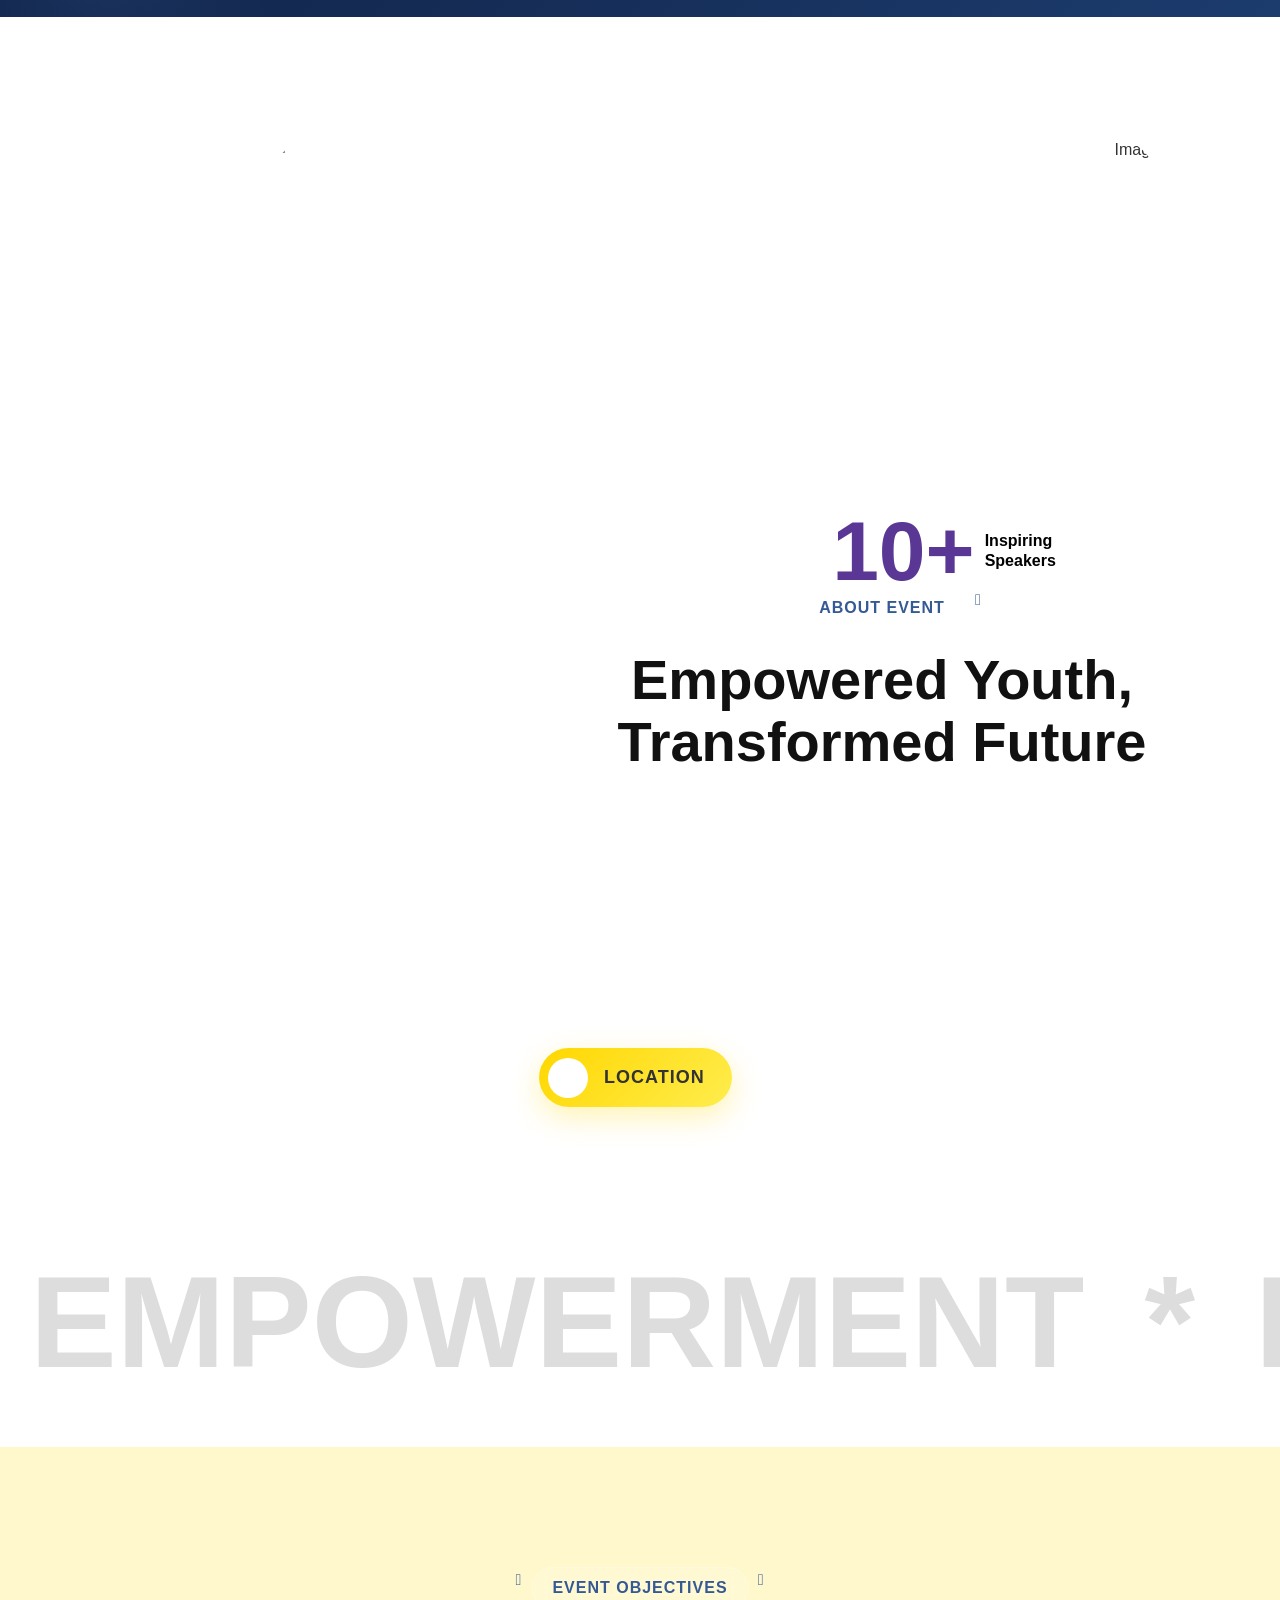
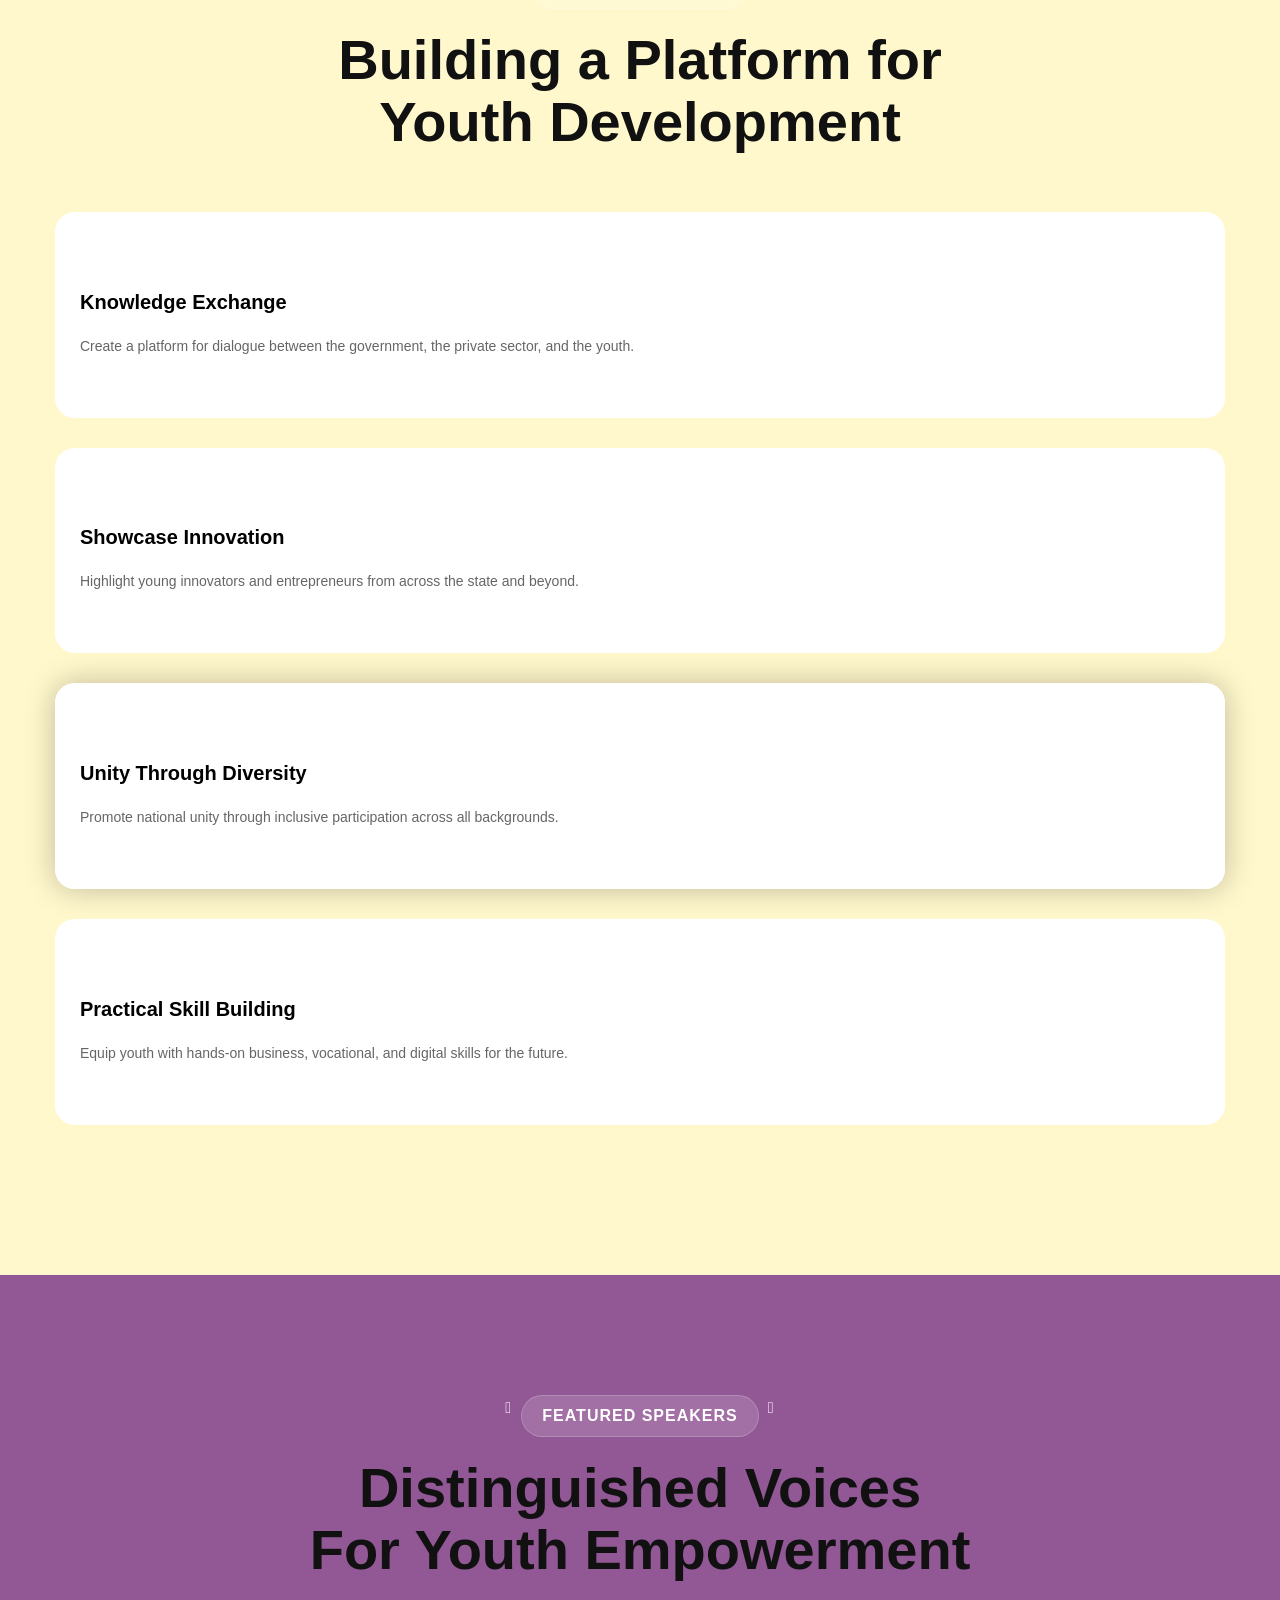
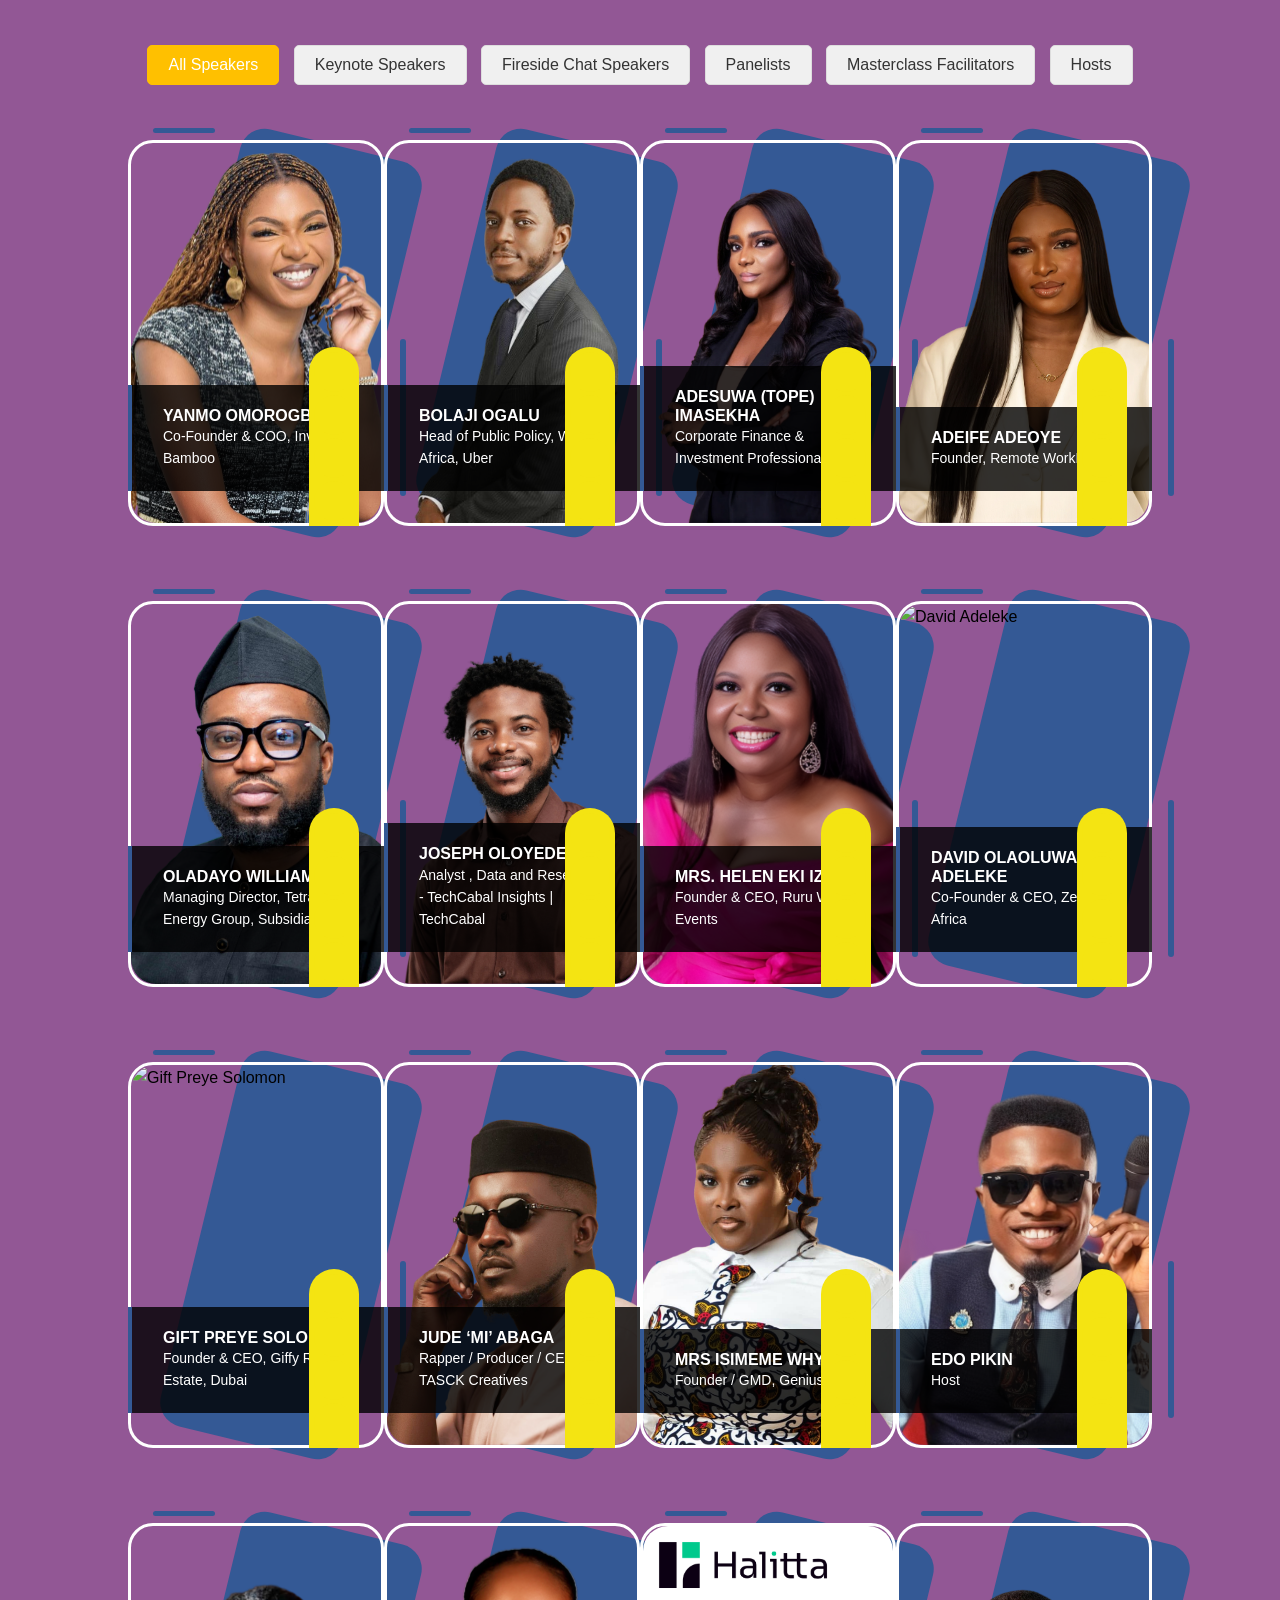
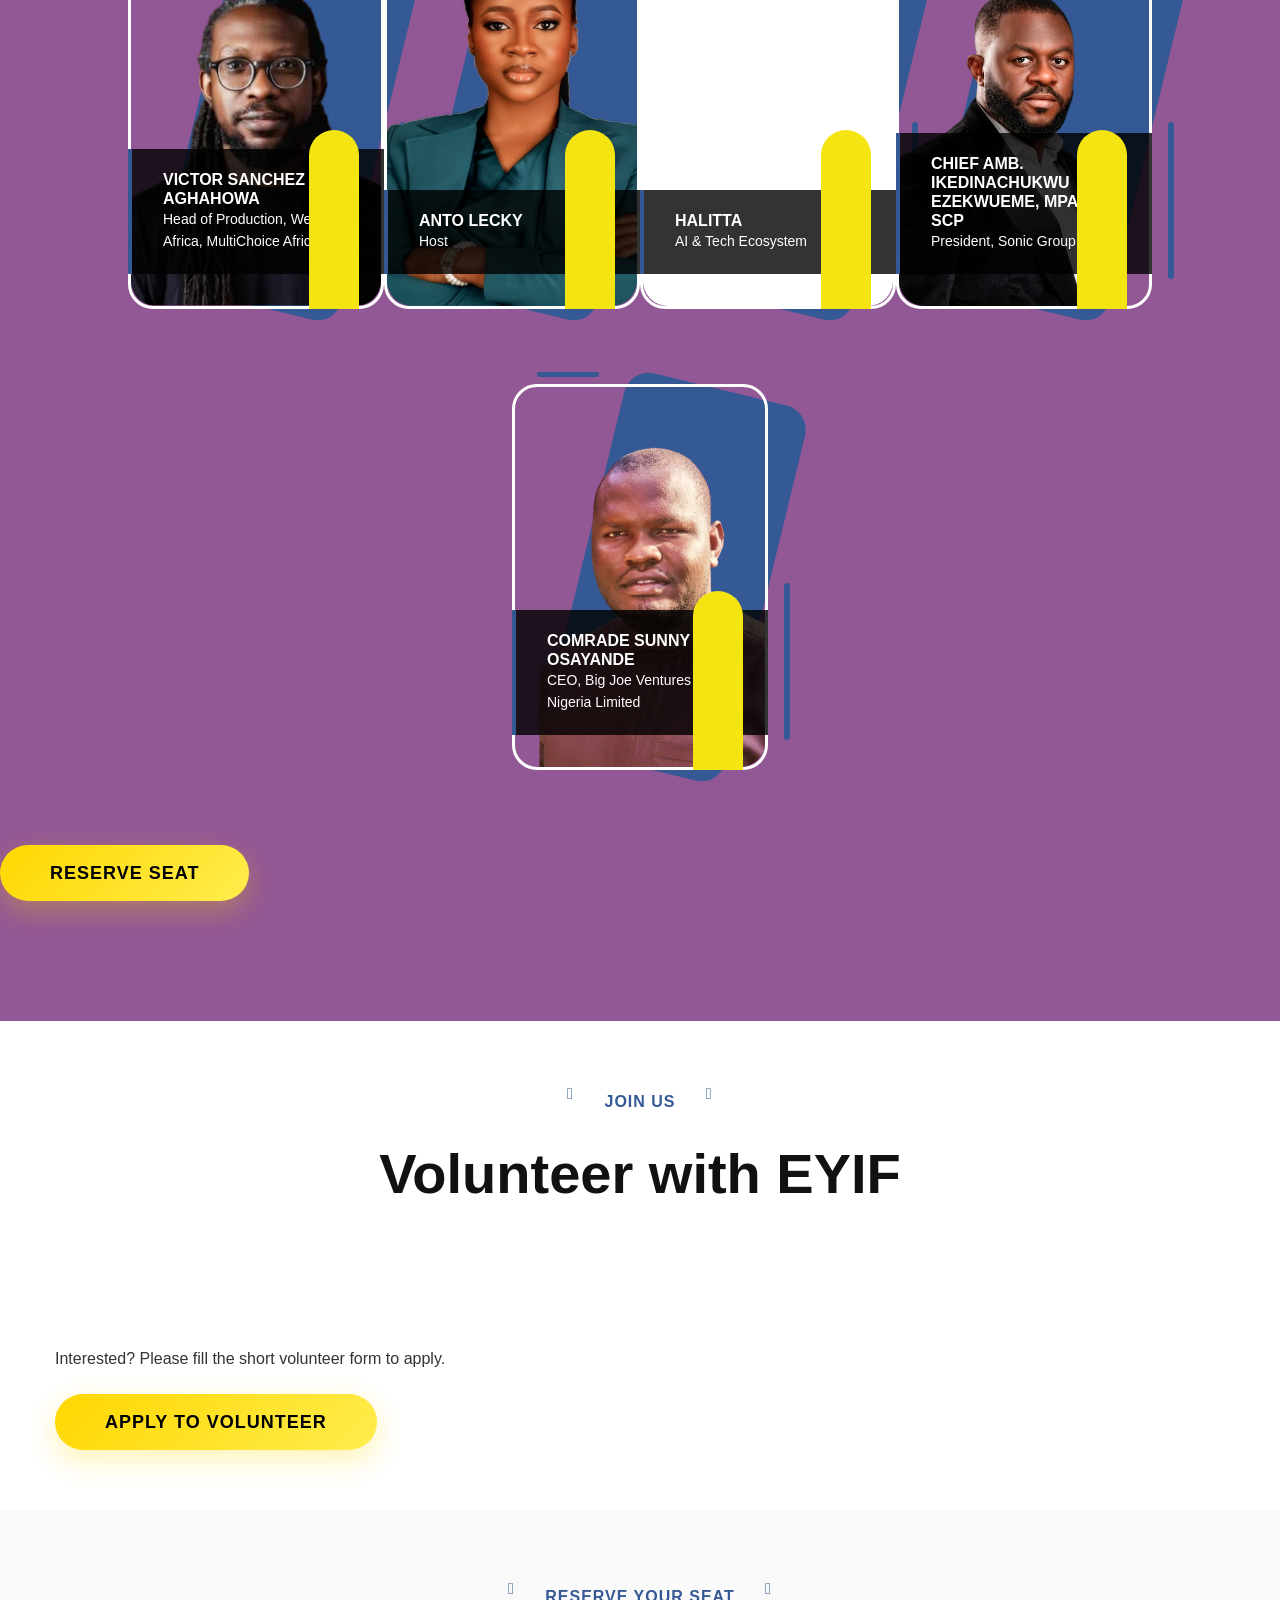
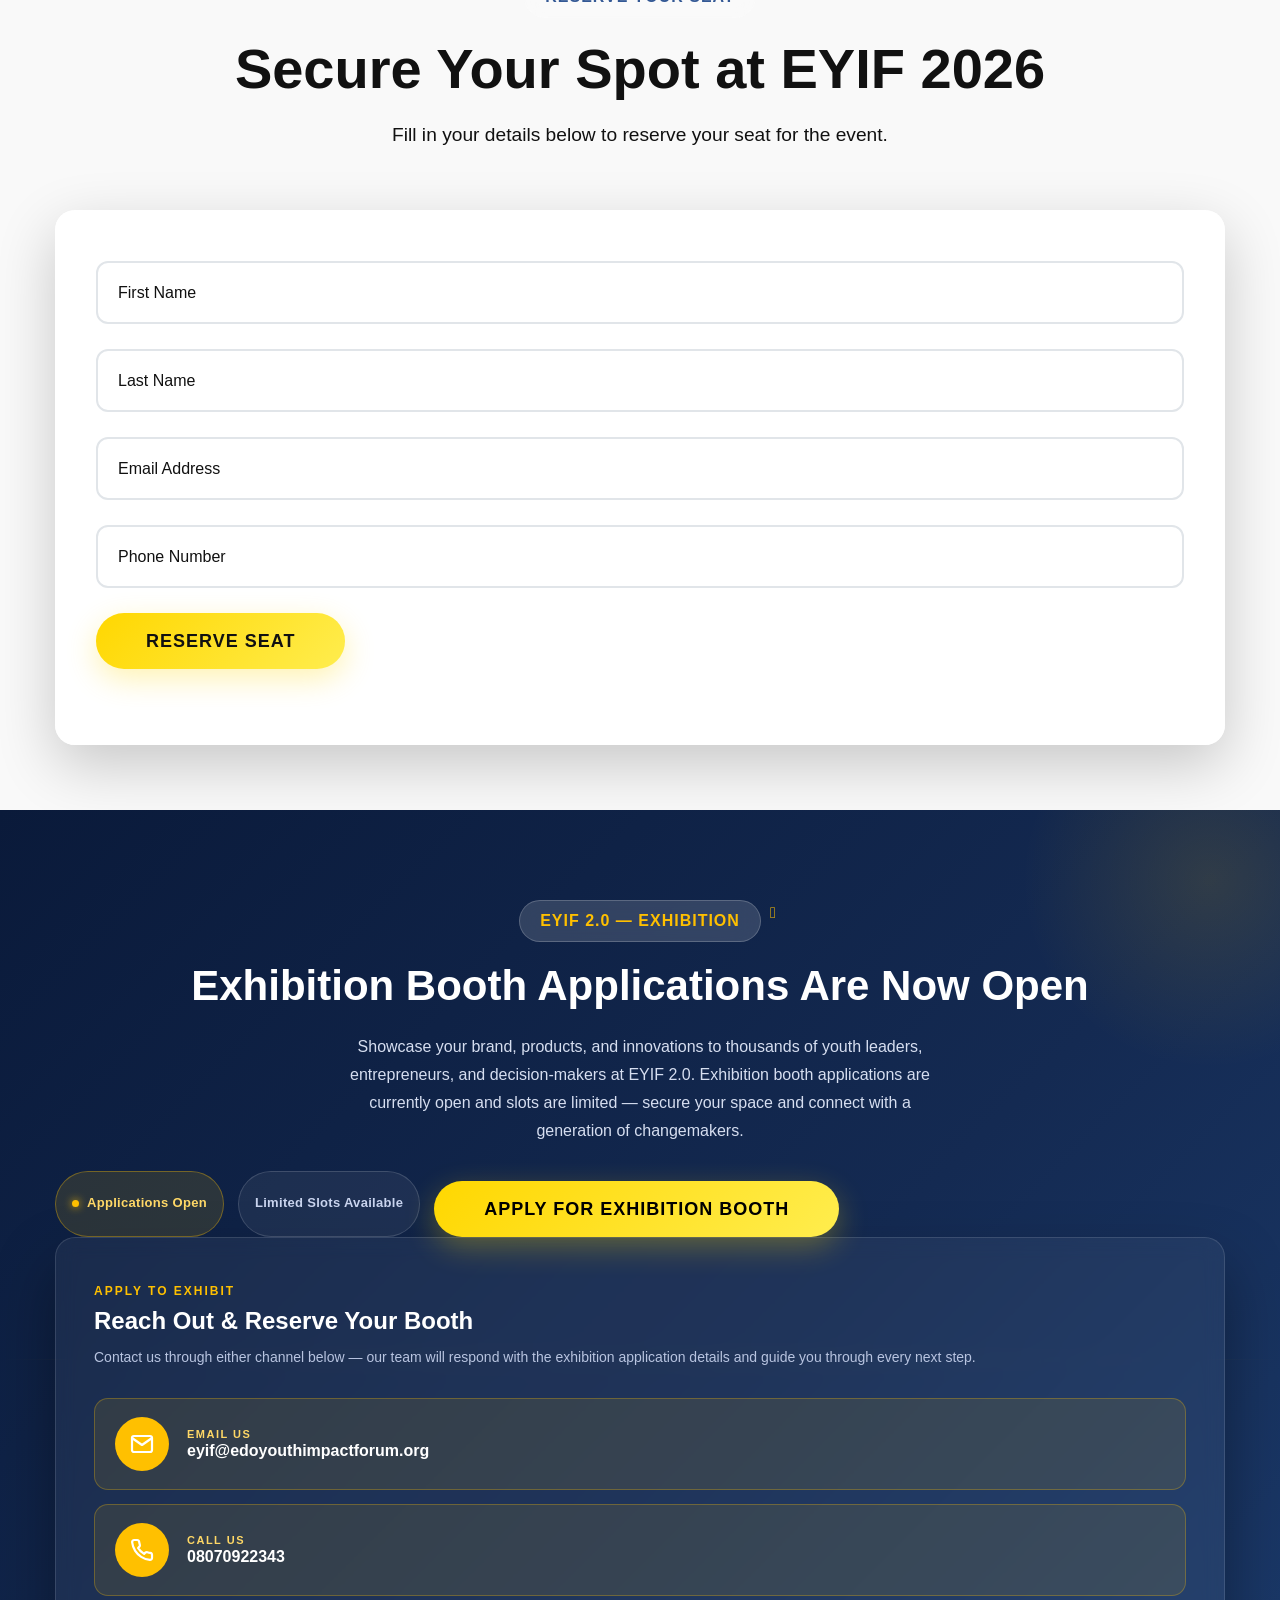
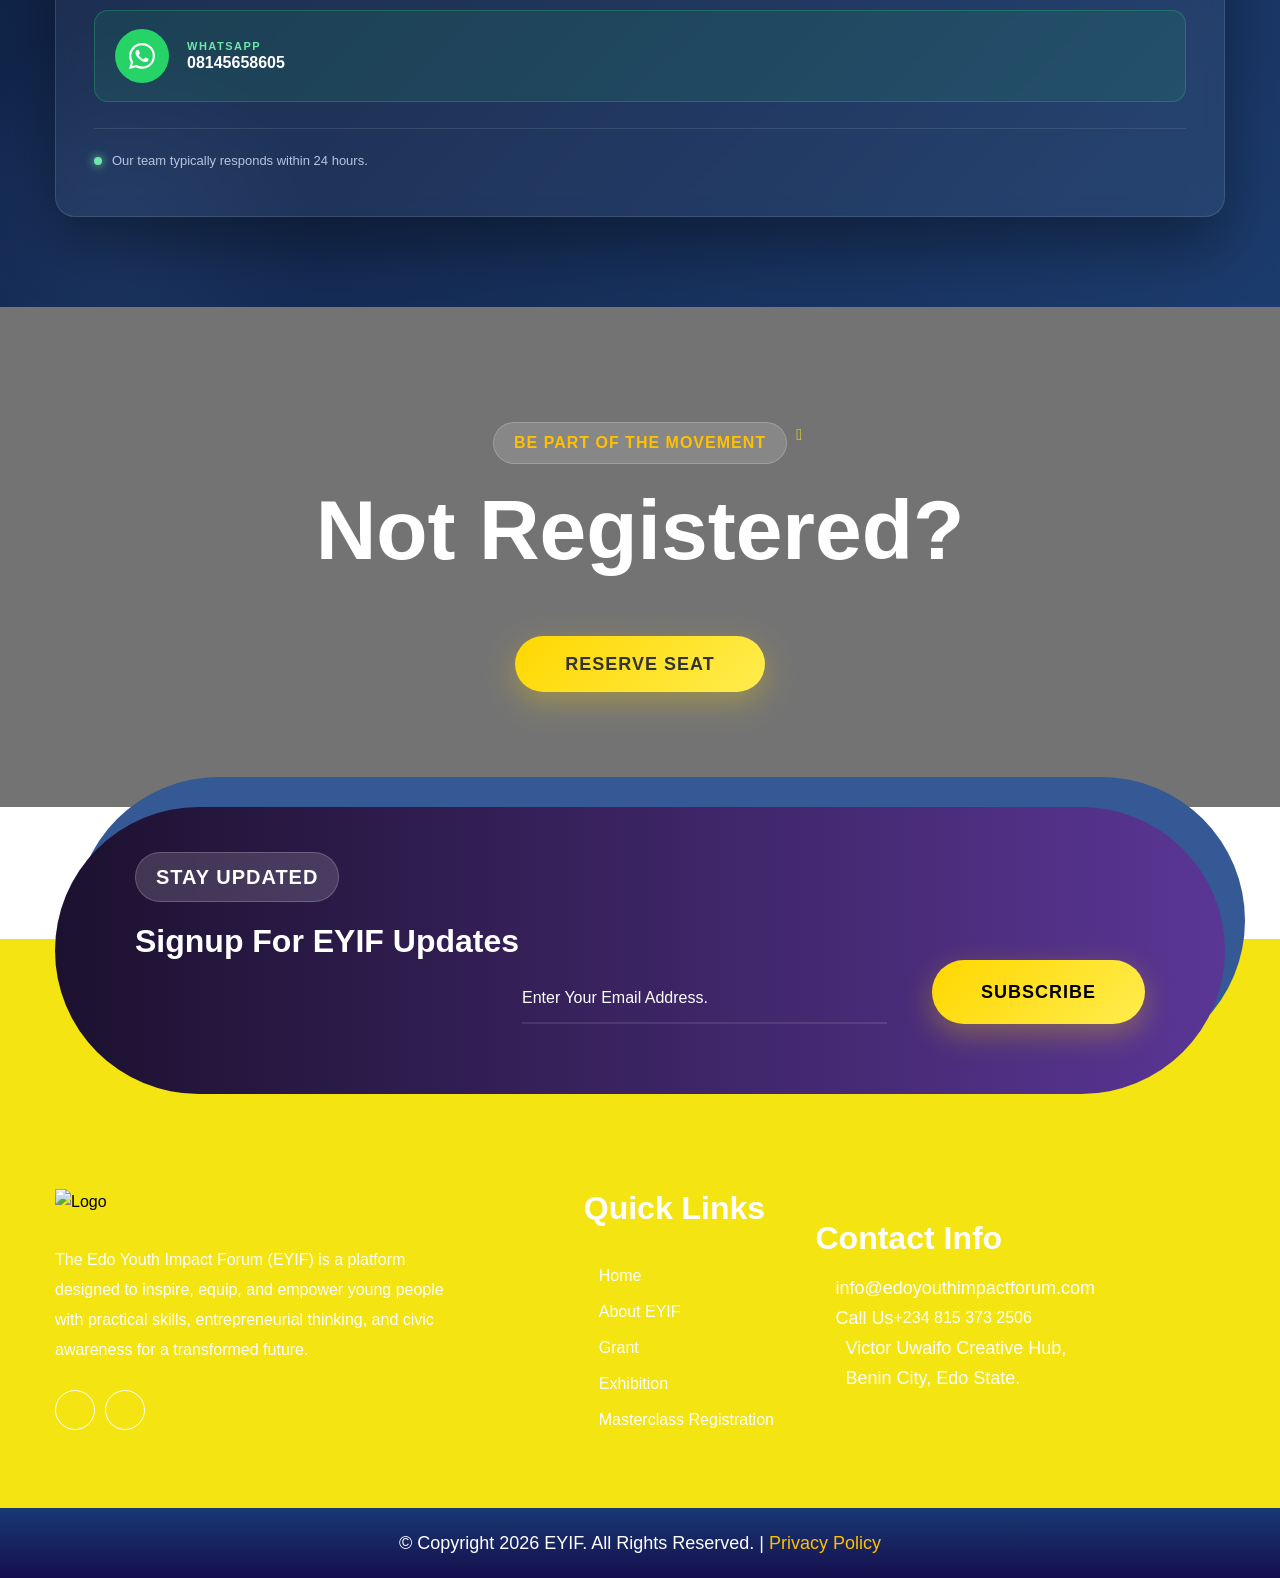
==== commit 2c7ab265: "updated" ====
--- a/index.html
+++ b/index.html
@@ -644,7 +644,7 @@
         <div class="row align-items-center" style="gap:30px 0;">
           <div class="col-lg-7 col-md-12 col-sm-12">
             <div class="sec-title light" style="margin-bottom:0;">
-              <span class="sub-title" style="color:#ffc000 !important;">Tuesday 18th August 2026 &middot; Ideas &amp; Capital &mdash; 9:00 AM to 10:50 AM</span>
+              <span class="sub-title" style="color:#ffc000 !important;">Tuesday 18th &amp; Wednesday 19th August 2026 &middot; Ideas &amp; Capital &mdash; 9:00 AM to 10:50 AM</span>
               <h2 class="" style="color:#ffffff !important;-webkit-text-fill-color:#ffffff !important;font-size:38px;line-height:1.15;margin-bottom:18px;">
                 Masterclasses Are Now Open for Registration
               </h2>
@@ -1504,7 +1504,7 @@
         <span class="sub-title">Event Schedule</span>
         <h2 class="text-reveal-anim">Program Flow</h2>
         <div class="text" style="color: #000000;">
-          Join us for a day packed with inspiration, learning, and
+          Join us for two days packed with inspiration, learning, and
           networking <br />
           as we shape the future of Edo's youth together.
         </div>
@@ -1514,6 +1514,9 @@
         <ul class="tab-btns tab-buttons wow fadeInUp">
           <li class="tab-btn active-btn" data-tab="#tab1">
             August 18th, 2026
+          </li>
+          <li class="tab-btn" data-tab="#tab2">
+            August 19th, 2026
           </li>
         </ul>
 
@@ -1679,6 +1682,121 @@
                       <li>
                         <i class="icon fal fa-info-circle"></i>Recognition
                         of Partners, Announcements
+                      </li>
+                    </ul>
+                  </div>
+                  <div class="btn-box"></div>
+                </div>
+              </div>
+            </div>
+          </div>
+
+          <div class="tab" id="tab2">
+            <div class="outer-box">
+              <div class="event-block">
+                <div class="inner-box event-block-inner">
+                  <div class="date-box">
+                    <div class="date">9:00</div>
+                    <div class="year">
+                      AM <br />
+                      10:50 AM
+                    </div>
+                  </div>
+                  <div class="title-box">
+                    <h3 class="title"><a href="#">Masterclasses (Parallel Sessions)</a></h3>
+                    <ul class="location-box">
+                      <li>
+                        <i class="icon fal fa-info-circle"></i>Day 2 Breakout Sessions &mdash; Raising Capital &amp; More
+                      </li>
+                    </ul>
+                  </div>
+                  <div class="btn-box"></div>
+                </div>
+              </div>
+
+              <div class="event-block">
+                <div class="inner-box event-block-inner">
+                  <div class="date-box">
+                    <div class="date">11:00</div>
+                    <div class="year">
+                      AM <br />
+                      12:30 PM
+                    </div>
+                  </div>
+                  <div class="title-box">
+                    <h3 class="title"><a href="#">Panel Session</a></h3>
+                    <ul class="location-box">
+                      <li>
+                        <i class="icon fal fa-info-circle"></i>Details to be announced
+                      </li>
+                    </ul>
+                  </div>
+                  <div class="btn-box"></div>
+                </div>
+              </div>
+
+              <div class="event-block">
+                <div class="inner-box event-block-inner">
+                  <div class="date-box">
+                    <div class="date">12:30</div>
+                    <div class="year">
+                      PM <br />
+                      1:30 PM
+                    </div>
+                  </div>
+                  <div class="title-box">
+                    <h3 class="title">
+                      <a href="#">Break &amp; Networking</a>
+                    </h3>
+                    <ul class="location-box">
+                      <li>
+                        <i class="icon fal fa-info-circle"></i>Networking &amp; Lunch
+                      </li>
+                    </ul>
+                  </div>
+                  <div class="btn-box"></div>
+                </div>
+              </div>
+
+              <div class="event-block">
+                <div class="inner-box event-block-inner">
+                  <div class="date-box">
+                    <div class="date">1:30</div>
+                    <div class="year">
+                      PM <br />
+                      3:30 PM
+                    </div>
+                  </div>
+                  <div class="title-box">
+                    <h3 class="title">
+                      <a href="#">Exhibition &amp; Showcase</a>
+                    </h3>
+                    <ul class="location-box">
+                      <li>
+                        <i class="icon fal fa-info-circle"></i>Startup &amp; Innovation Showcase
+                      </li>
+                    </ul>
+                  </div>
+                  <div class="btn-box"></div>
+                </div>
+              </div>
+
+              <div class="event-block">
+                <div class="inner-box event-block-inner">
+                  <div class="date-box">
+                    <div class="date">3:30</div>
+                    <div class="year">
+                      PM <br />
+                      5:00 PM
+                    </div>
+                  </div>
+                  <div class="title-box">
+                    <h3 class="title">
+                      <a href="#">Grant Awards &amp; Closing Ceremony</a>
+                    </h3>
+                    <ul class="location-box">
+                      <li>
+                        <i class="icon fal fa-info-circle"></i>Grant Winners Announcement &amp; Closing Remarks
                       </li>
                     </ul>
                   </div>
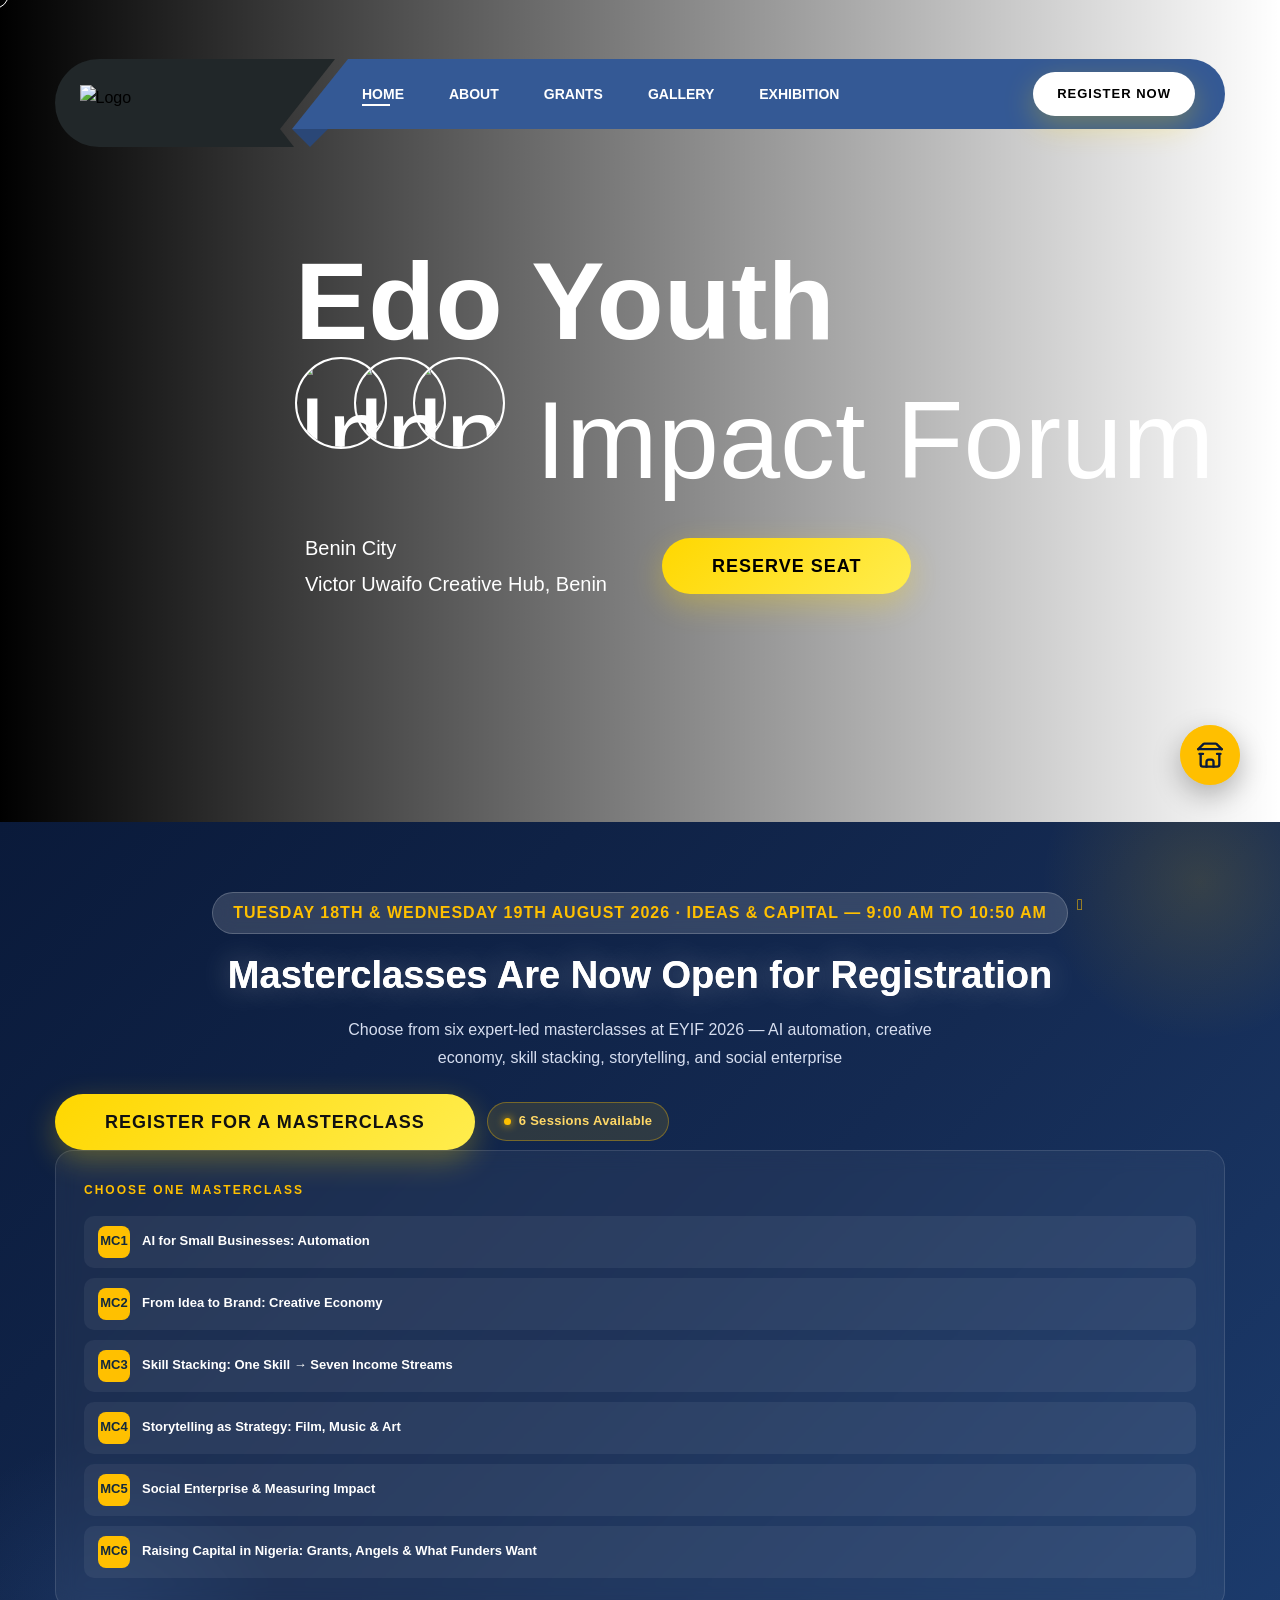
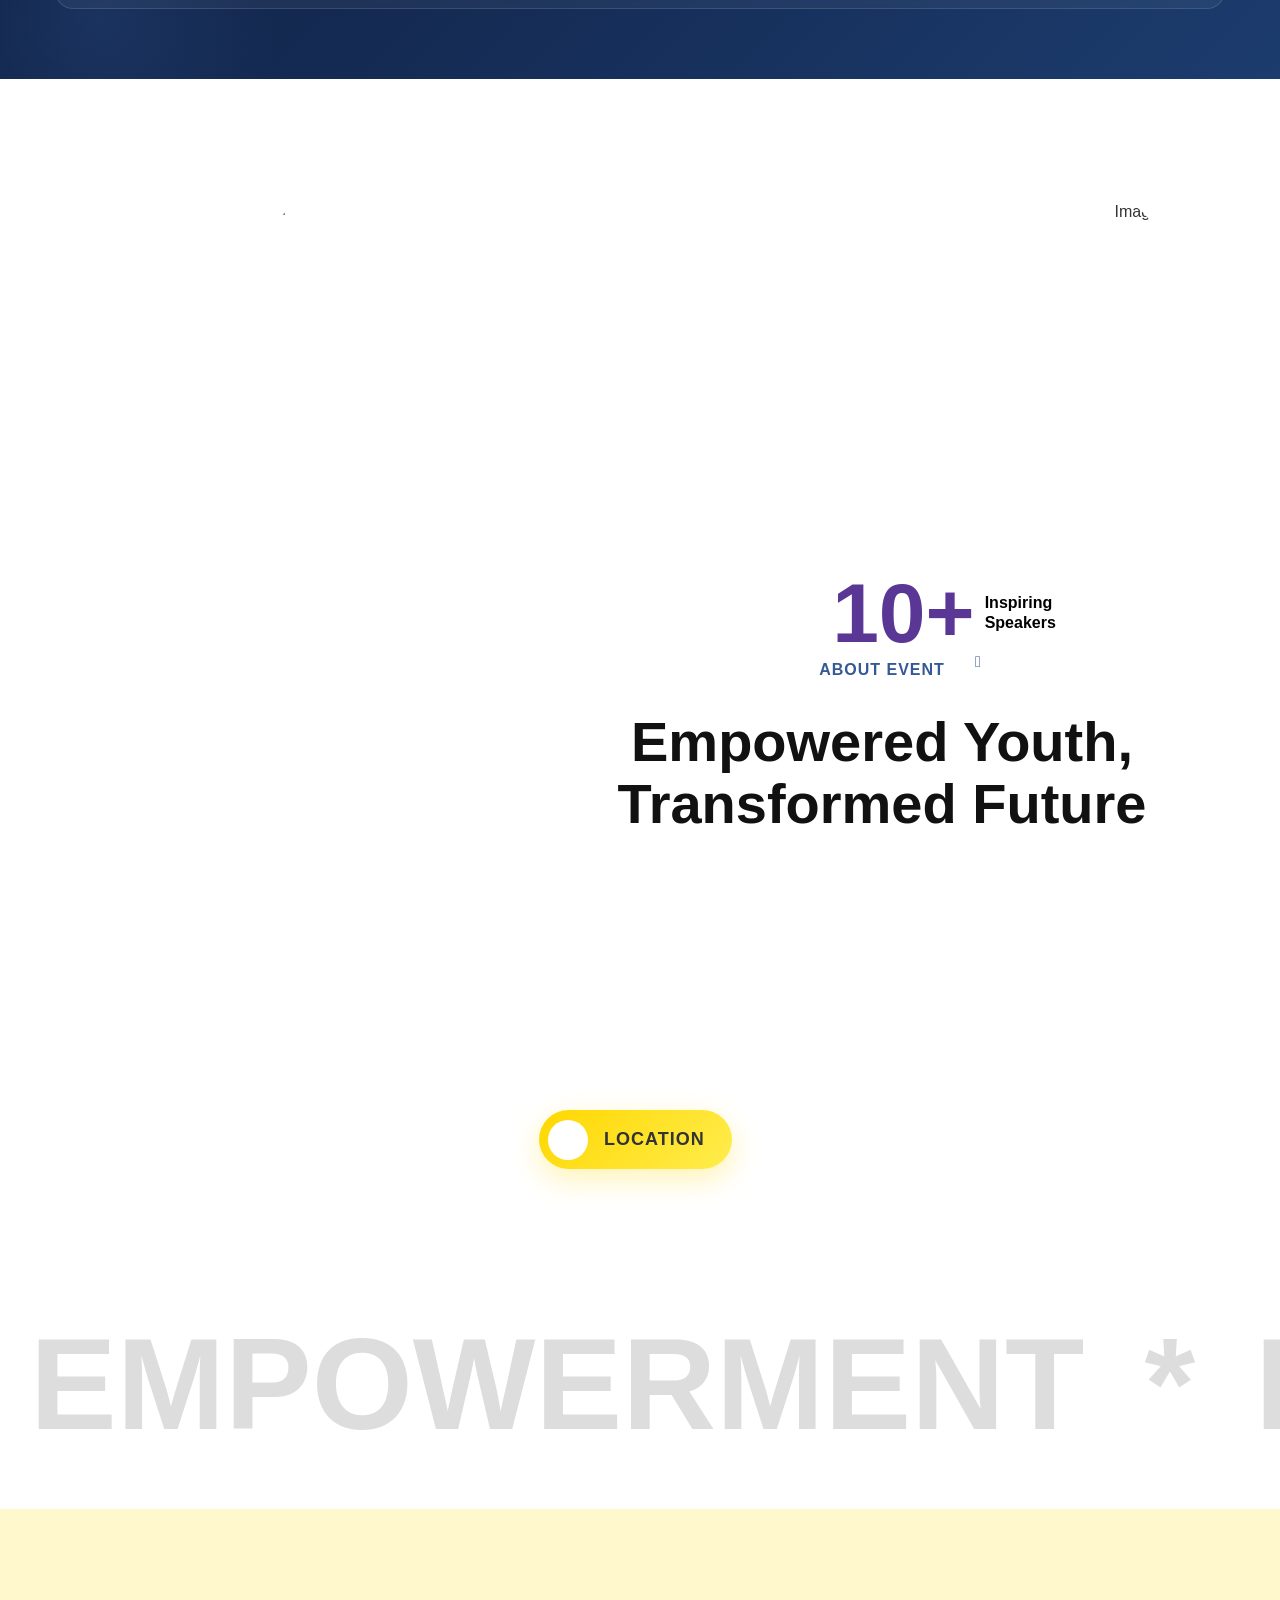
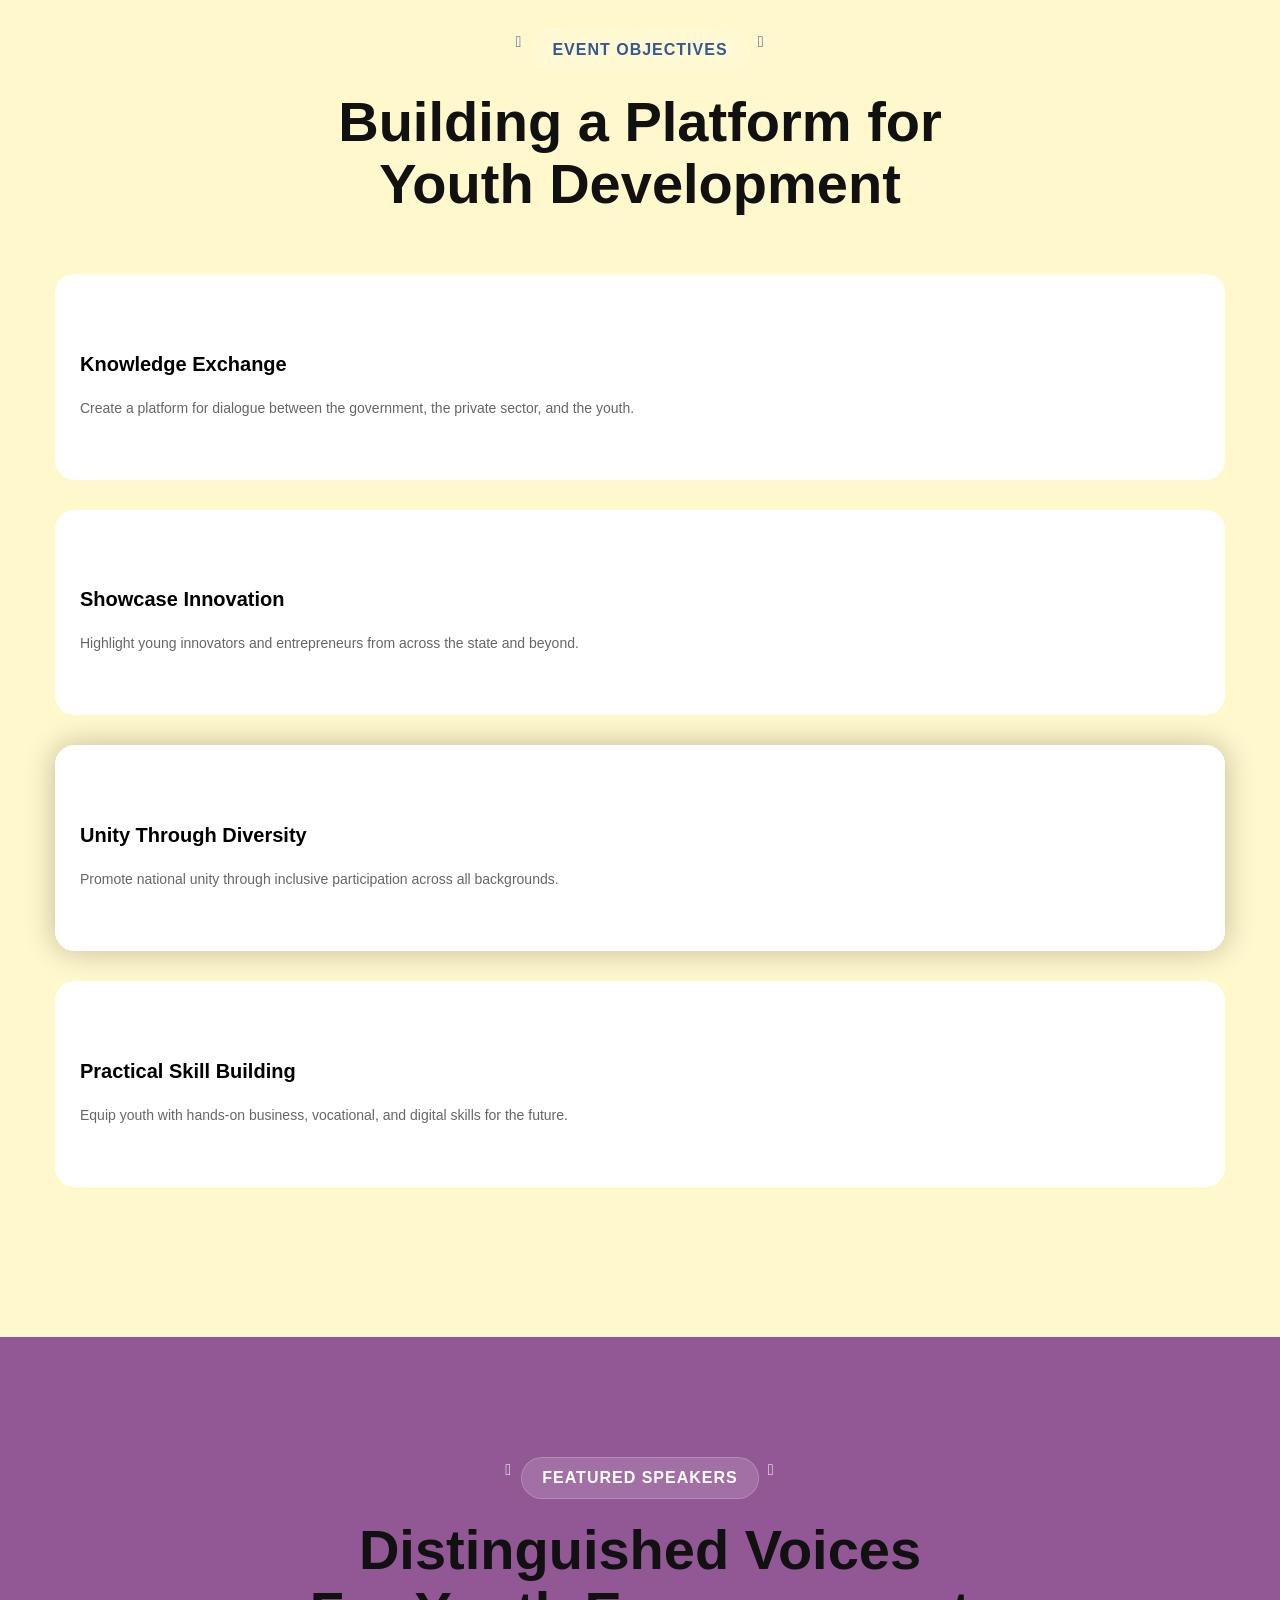
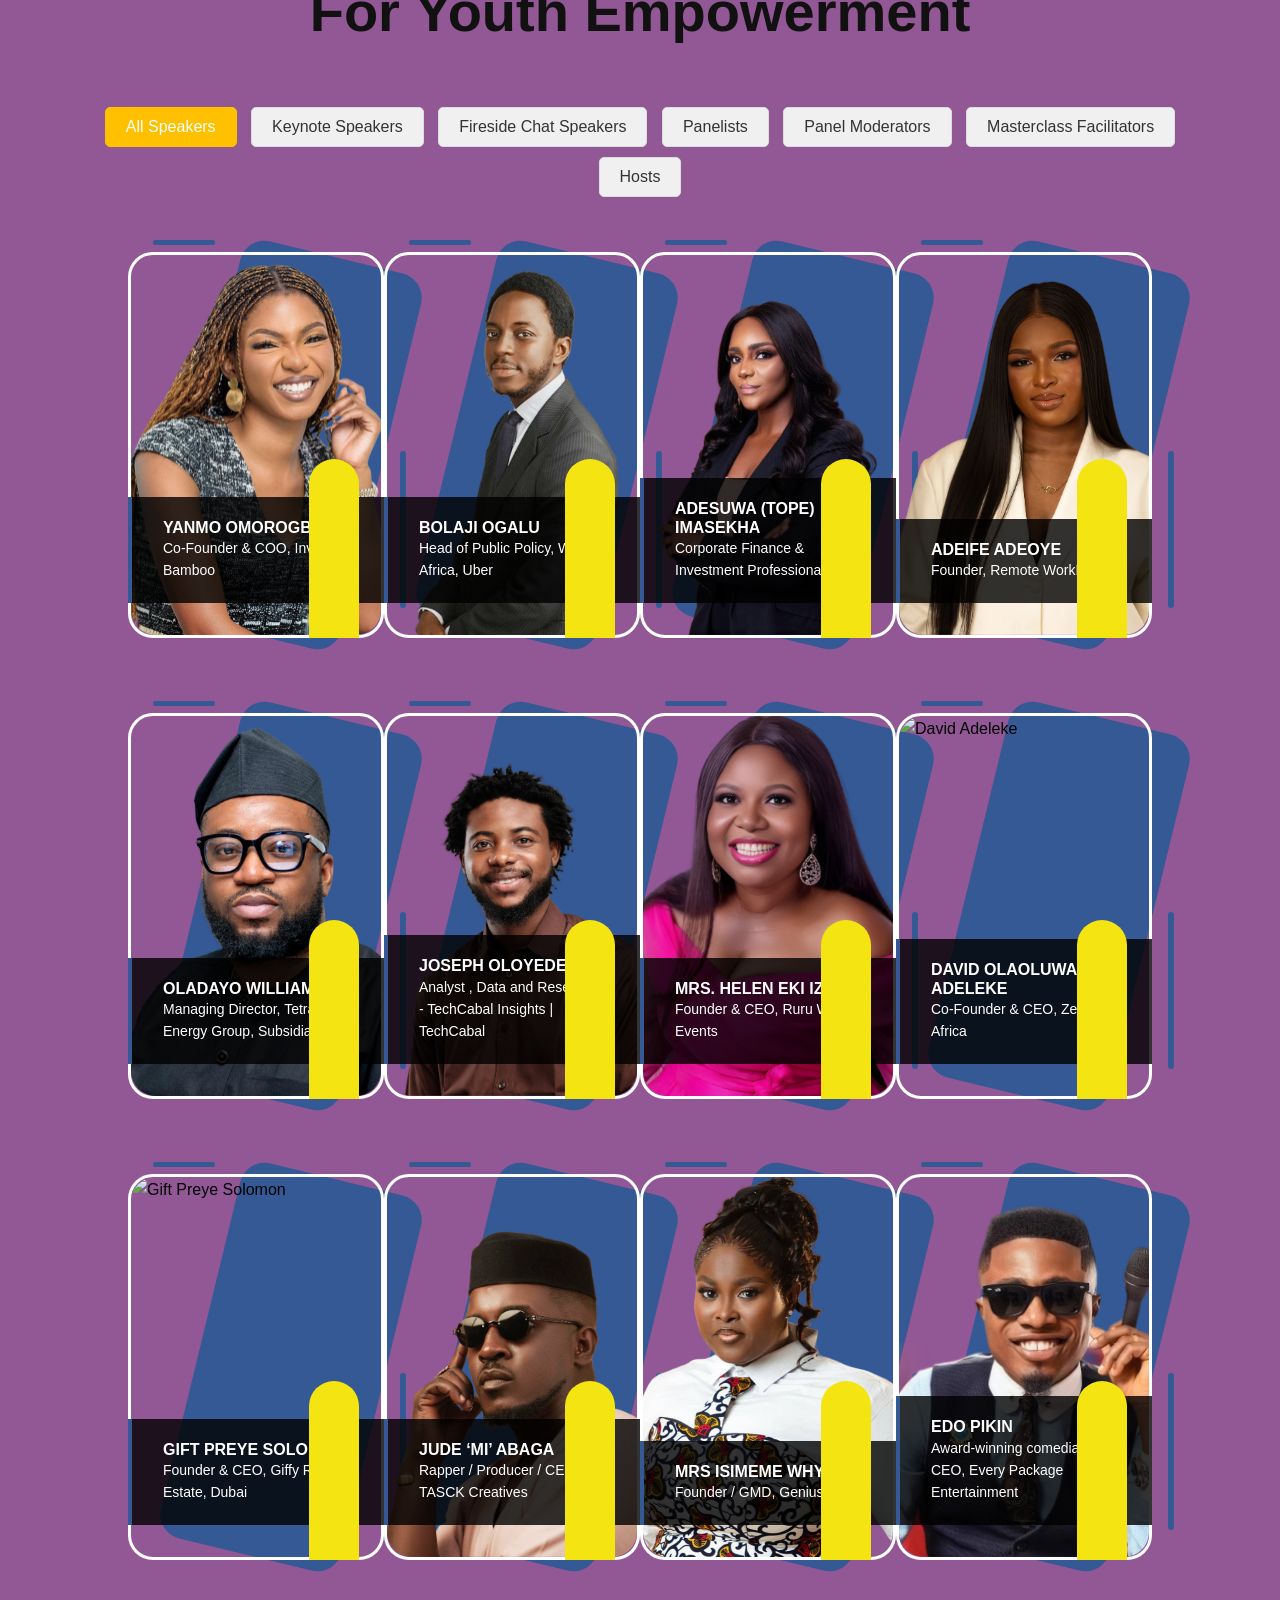
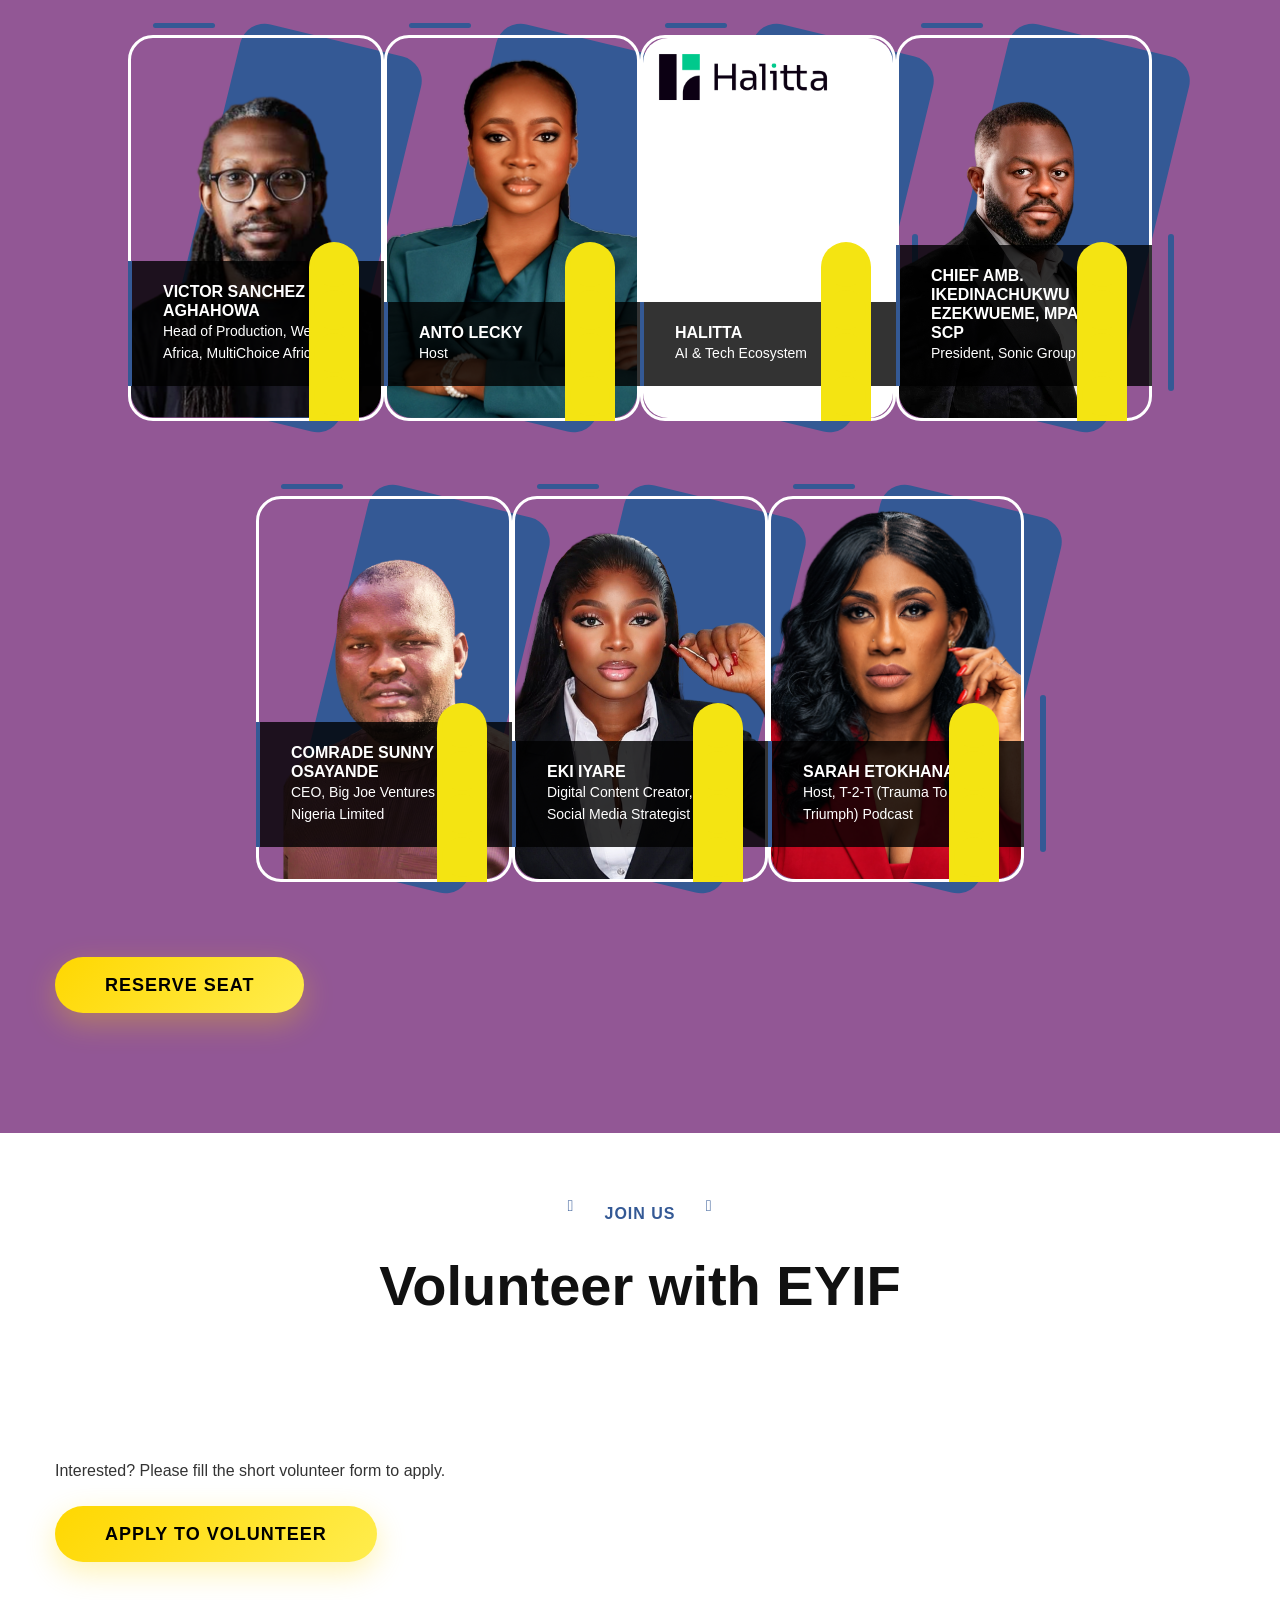
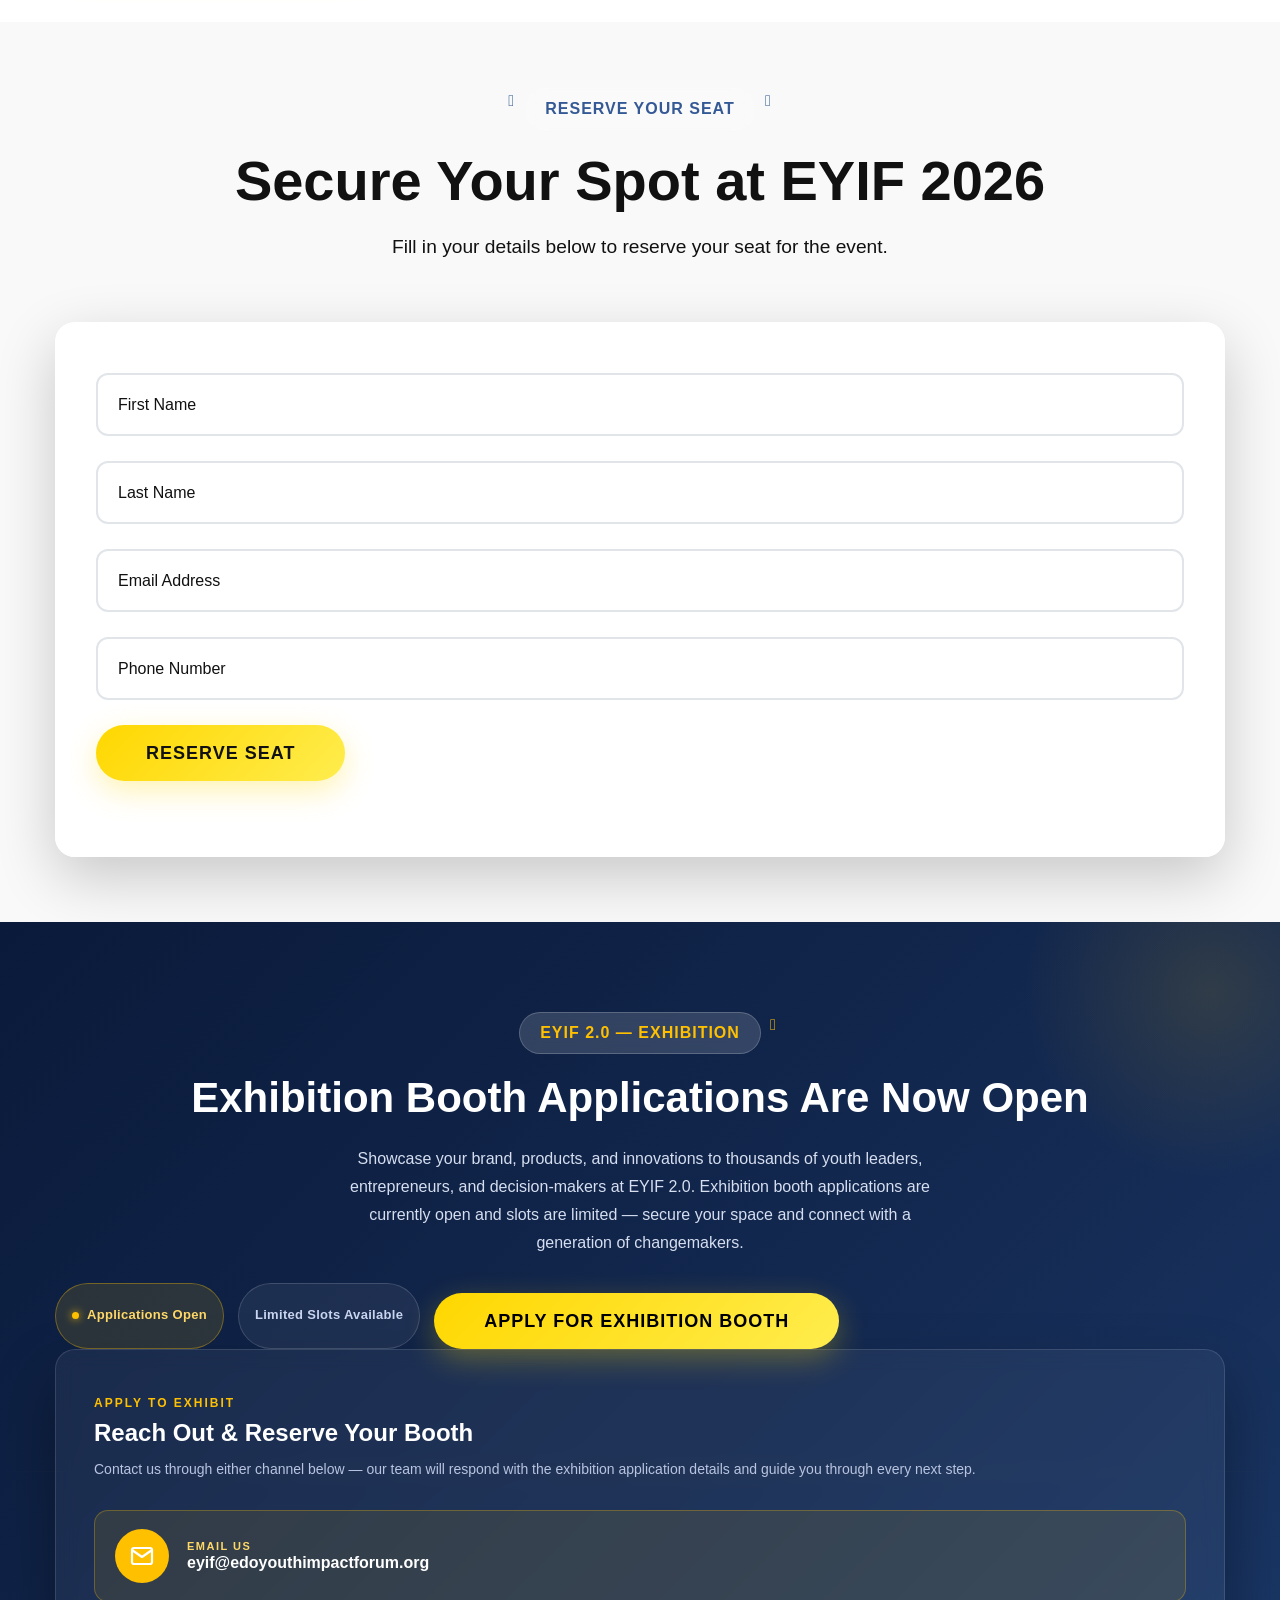
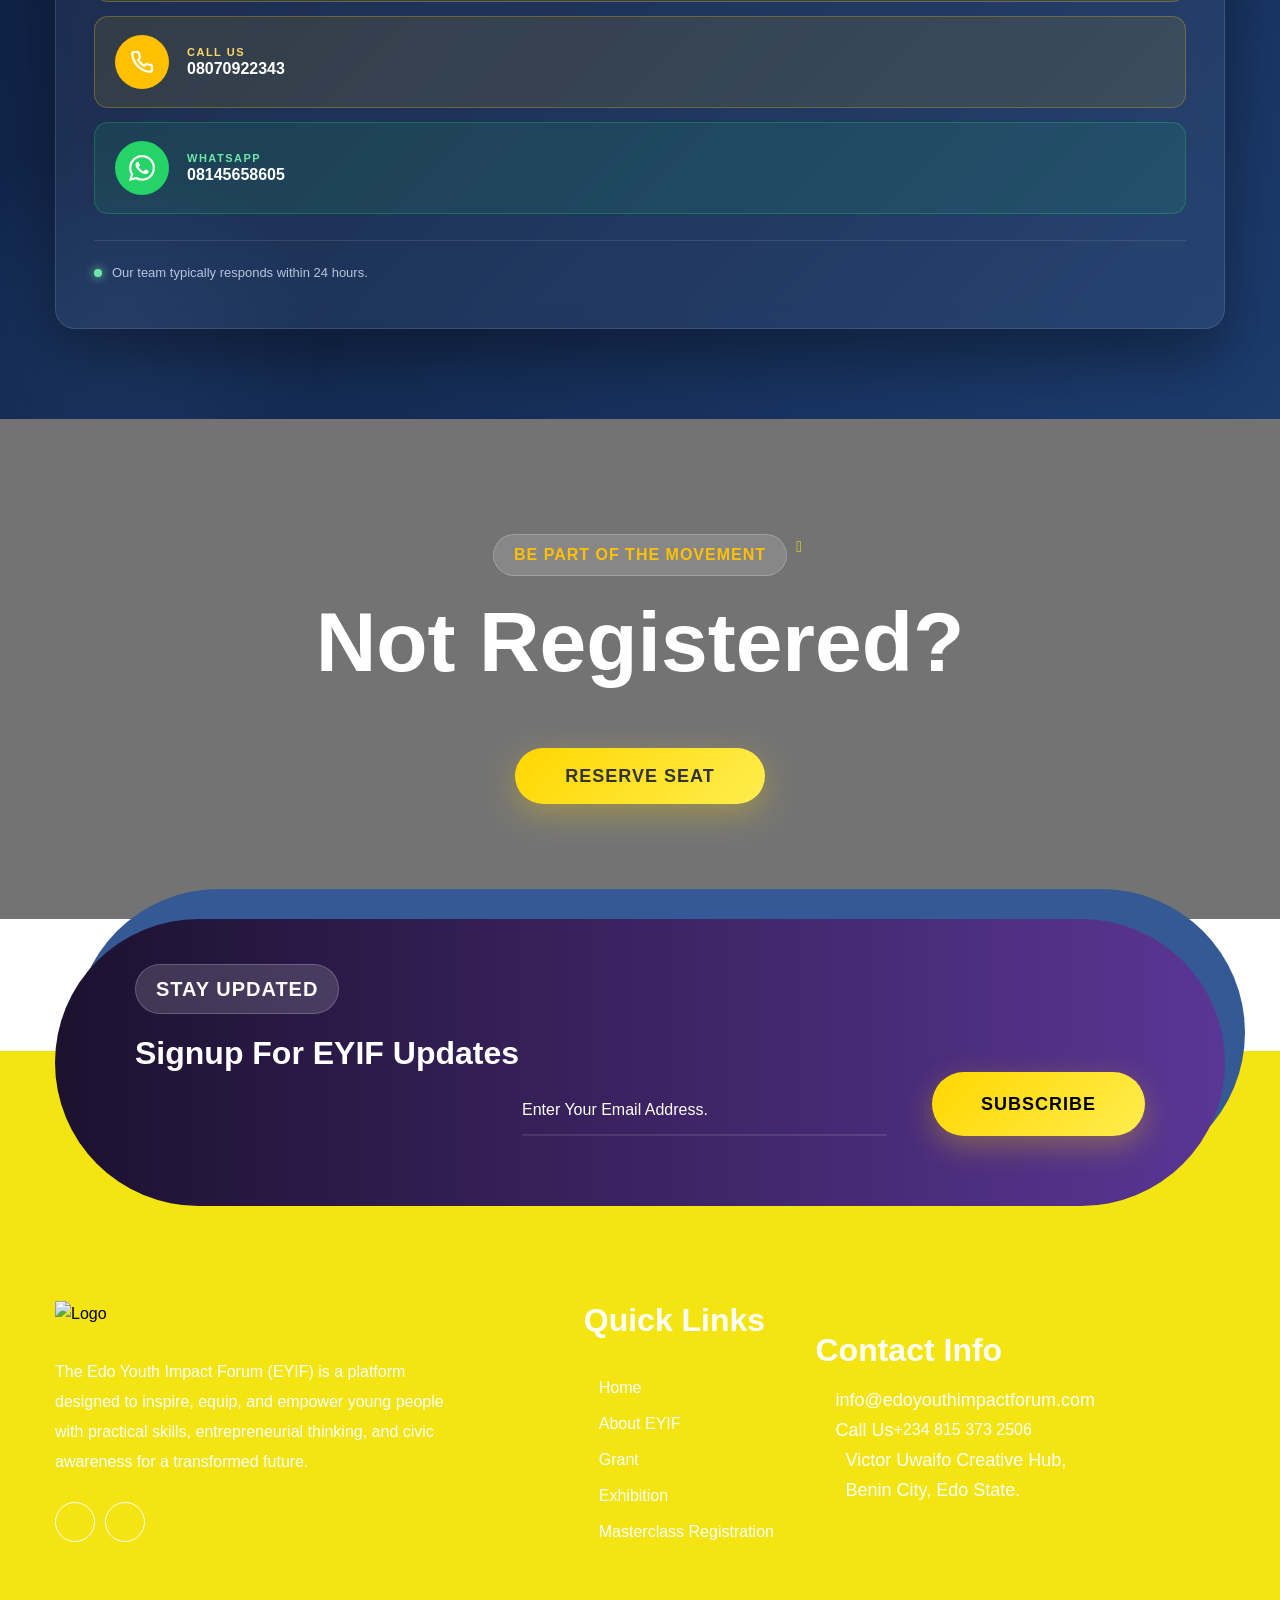
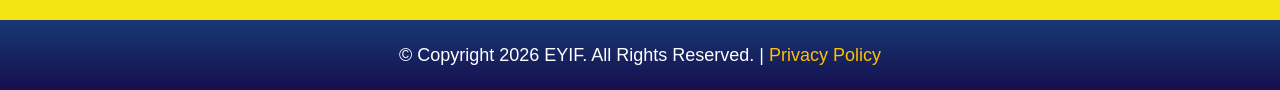
==== commit a262ba96: "updated website" ====
--- a/index.html
+++ b/index.html
@@ -649,7 +649,7 @@
                 Masterclasses Are Now Open for Registration
               </h2>
               <div class="text" style="color:#d6def0 !important;font-size:16px;line-height:1.75;margin-bottom:22px;">
-                Choose from five expert-led masterclasses at EYIF 2026 &mdash; AI automation,
+                Choose from six expert-led masterclasses at EYIF 2026 &mdash; AI automation,
                 creative economy, skill stacking, storytelling, and social enterprise
               </div>
               <div style="display:flex;flex-wrap:wrap;gap:12px;align-items:center;">
@@ -657,7 +657,7 @@
                   <span class="btn-title" style="color:#111;">Register for a Masterclass</span>
                 </a>
                 <span style="display:inline-flex;align-items:center;gap:8px;padding:8px 16px;border-radius:50px;background:rgba(255,192,0,0.12);border:1px solid rgba(255,192,0,0.35);color:#ffd866;font-size:13px;font-weight:600;letter-spacing:0.3px;">
-                  <span style="width:7px;height:7px;border-radius:50%;background:#ffc000;box-shadow:0 0 8px #ffc000;"></span>5 Sessions Available
+                  <span style="width:7px;height:7px;border-radius:50%;background:#ffc000;box-shadow:0 0 8px #ffc000;"></span>6 Sessions Available
                 </span>
               </div>
             </div>
@@ -685,6 +685,10 @@
                 <a href="masterclass.html" style="display:flex;align-items:center;gap:12px;padding:10px 14px;border-radius:10px;background:rgba(255,255,255,0.06);text-decoration:none;transition:all 0.3s ease;" onmouseover="this.style.background='rgba(255,192,0,0.15)';this.style.transform='translateX(4px)';" onmouseout="this.style.background='rgba(255,255,255,0.06)';this.style.transform='';">
                   <span style="flex-shrink:0;display:inline-flex;align-items:center;justify-content:center;width:32px;height:32px;border-radius:8px;background:#ffc000;color:#13293d;font-size:13px;font-weight:700;">MC5</span>
                   <span style="color:#fff;font-size:13px;font-weight:600;">Social Enterprise &amp; Measuring Impact</span>
+                </a>
+                <a href="masterclass.html" style="display:flex;align-items:center;gap:12px;padding:10px 14px;border-radius:10px;background:rgba(255,255,255,0.06);text-decoration:none;transition:all 0.3s ease;" onmouseover="this.style.background='rgba(255,192,0,0.15)';this.style.transform='translateX(4px)';" onmouseout="this.style.background='rgba(255,255,255,0.06)';this.style.transform='';">
+                  <span style="flex-shrink:0;display:inline-flex;align-items:center;justify-content:center;width:32px;height:32px;border-radius:8px;background:#ffc000;color:#13293d;font-size:13px;font-weight:700;">MC6</span>
+                  <span style="color:#fff;font-size:13px;font-weight:600;">Raising Capital in Nigeria: Grants, Angels &amp; What Funders Want</span>
                 </a>
               </div>
             </div>
@@ -894,6 +898,7 @@
           <button class="btn btn-primary" data-filter="keynote-speaker">Keynote Speakers</button>
           <button class="btn btn-primary" data-filter="fireside-chat-speaker">Fireside Chat Speakers</button>
           <button class="btn btn-primary" data-filter="panelist">Panelists</button>
+          <button class="btn btn-primary" data-filter="panel-moderator">Panel Moderators</button>
           <button class="btn btn-primary" data-filter="masterclass-facilitator">Masterclass Facilitators</button>
           <button class="btn btn-primary" data-filter="host">Hosts</button>
         </div>
@@ -963,7 +968,7 @@
 
           <!-- Speaker Block 3 -->
           <div class="speaker-block has-active col-xl-3 col-lg-4 col-md-6 col-sm-6 wow fadeInUp" data-wow-delay="200ms"
-            data-category="panelist masterclass-facilitator">
+            data-category="panelist">
             <div class="inner-box active">
               <div class="image-box">
                 <figure class="image">
@@ -1053,7 +1058,7 @@
 
           <!-- Speaker Block 6 -->
           <div class="speaker-block has-active col-xl-3 col-lg-4 col-md-6 col-sm-6 wow fadeInUp" data-wow-delay="600ms"
-            data-category="panelist">
+            data-category="panel-moderator">
             <div class="inner-box active">
               <div class="image-box">
                 <figure class="image">
@@ -1233,7 +1238,7 @@
 
           <!-- Speaker Block 12 -->
           <div class="speaker-block has-active col-xl-3 col-lg-4 col-md-6 col-sm-6 wow fadeInUp" data-wow-delay="400ms"
-            data-category="host">
+            data-category="host masterclass-facilitator">
             <div class="inner-box active">
               <div class="image-box">
                 <figure class="image">
@@ -1256,7 +1261,7 @@
                 <h4 class="name" style="font-size: 16px">
                   <a style="text-transform: uppercase;">Edo Pikin</a>
                 </h4>
-                <span class="designation">Host</span>
+                <span class="designation">Award-winning comedian and CEO, Every Package Entertainment</span>
               </div>
             </div>
           </div>
@@ -1413,11 +1418,67 @@
             </div>
           </div>
 
-        </div>
-
-      </div>
-
-      <!-- Btn Box -->
+          <!-- Speaker Block 18 -->
+          <div class="speaker-block has-active col-xl-3 col-lg-4 col-md-6 col-sm-6 wow fadeInUp" data-wow-delay="400ms"
+            data-category="panel-moderator">
+            <div class="inner-box active">
+              <div class="image-box">
+                <figure class="image">
+                  <a>
+                    <img src="images/speakers/Eki_Iyare.png" alt="Eki Iyare" />
+                    <img src="images/speakers/Eki_Iyare.png" alt="Eki Iyare" />
+                  </a>
+                </figure>
+                <div class="icon-box">
+                  <span class="icon share-icon fa fa-share-alt"></span>
+                </div>
+                <div class="social-links">
+                  <a><i class="fab fa-twitter"></i></a>
+                  <a><i class="fab fa-instagram"></i></a>
+                  <a><i class="fab fa-pinterest-p"></i></a>
+                  <a><i class="fab fa-facebook-f"></i></a>
+                </div>
+              </div>
+              <div class="info-box">
+                <h4 class="name" style="font-size: 16px">
+                  <a>EKI IYARE</a>
+                </h4>
+                <span class="designation">Digital Content Creator, Social Media Strategist</span>
+              </div>
+            </div>
+          </div>
+
+          <!-- Speaker Block 19 -->
+          <div class="speaker-block has-active col-xl-3 col-lg-4 col-md-6 col-sm-6 wow fadeInUp" data-wow-delay="400ms"
+            data-category="fireside-chat-speaker">
+            <div class="inner-box active">
+              <div class="image-box">
+                <figure class="image">
+                  <a>
+                    <img src="images/speakers/sarah etokhana.png" alt="Sarah Etokhana" />
+                    <img src="images/speakers/sarah etokhana.png" alt="Sarah Etokhana" />
+                  </a>
+                </figure>
+                <div class="icon-box">
+                  <span class="icon share-icon fa fa-share-alt"></span>
+                </div>
+                <div class="social-links">
+                  <a><i class="fab fa-twitter"></i></a>
+                  <a><i class="fab fa-instagram"></i></a>
+                  <a><i class="fab fa-pinterest-p"></i></a>
+                  <a><i class="fab fa-facebook-f"></i></a>
+                </div>
+              </div>
+              <div class="info-box">
+                <h4 class="name" style="font-size: 16px">
+                  <a>SARAH ETOKHANA</a>
+                </h4>
+                <span class="designation">Host, T-2-T (Trauma To Triumph) Podcast</span>
+              </div>
+            </div>
+          </div>
+
+        </div>
       <div class="btn-box text-center">
         <a href="seat-reservation.html" class="theme-btn btn-style-one bg-yellow"><span class="btn-title">Reserve
             Seat</span></a>
